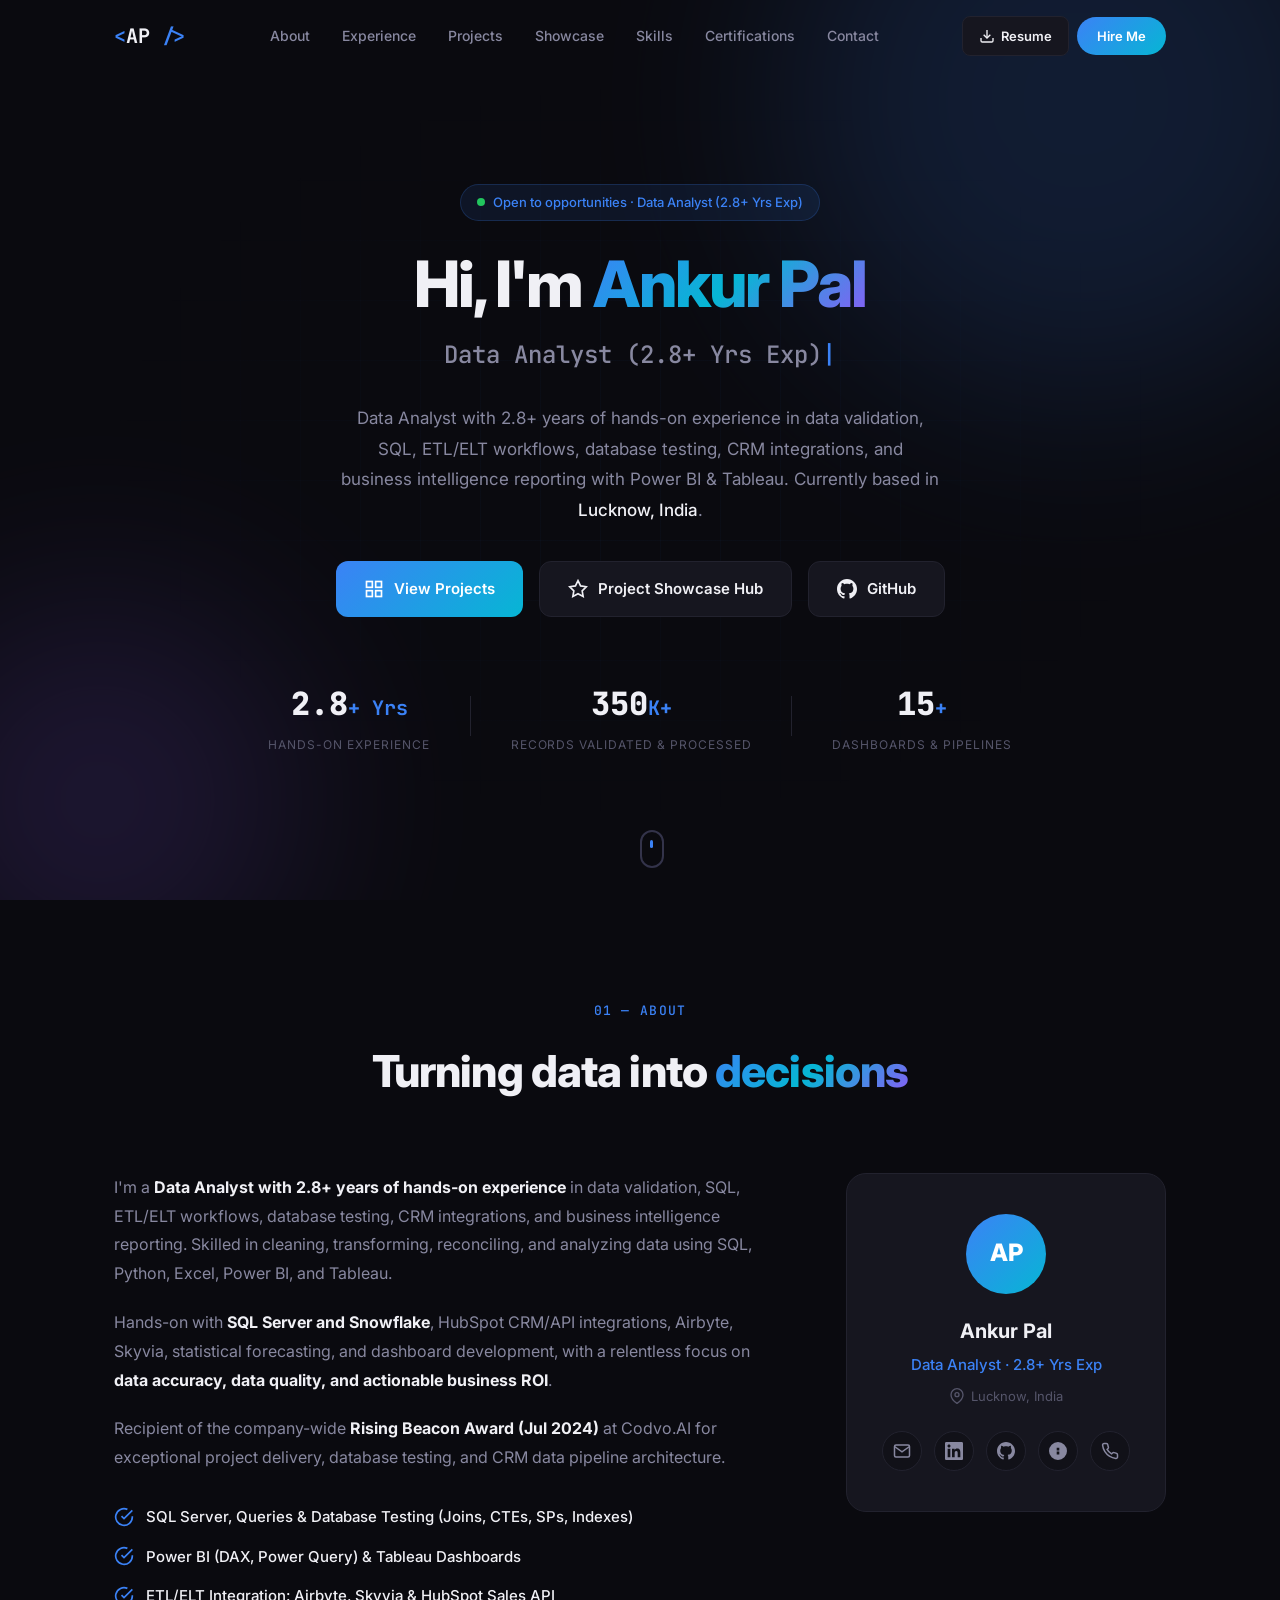
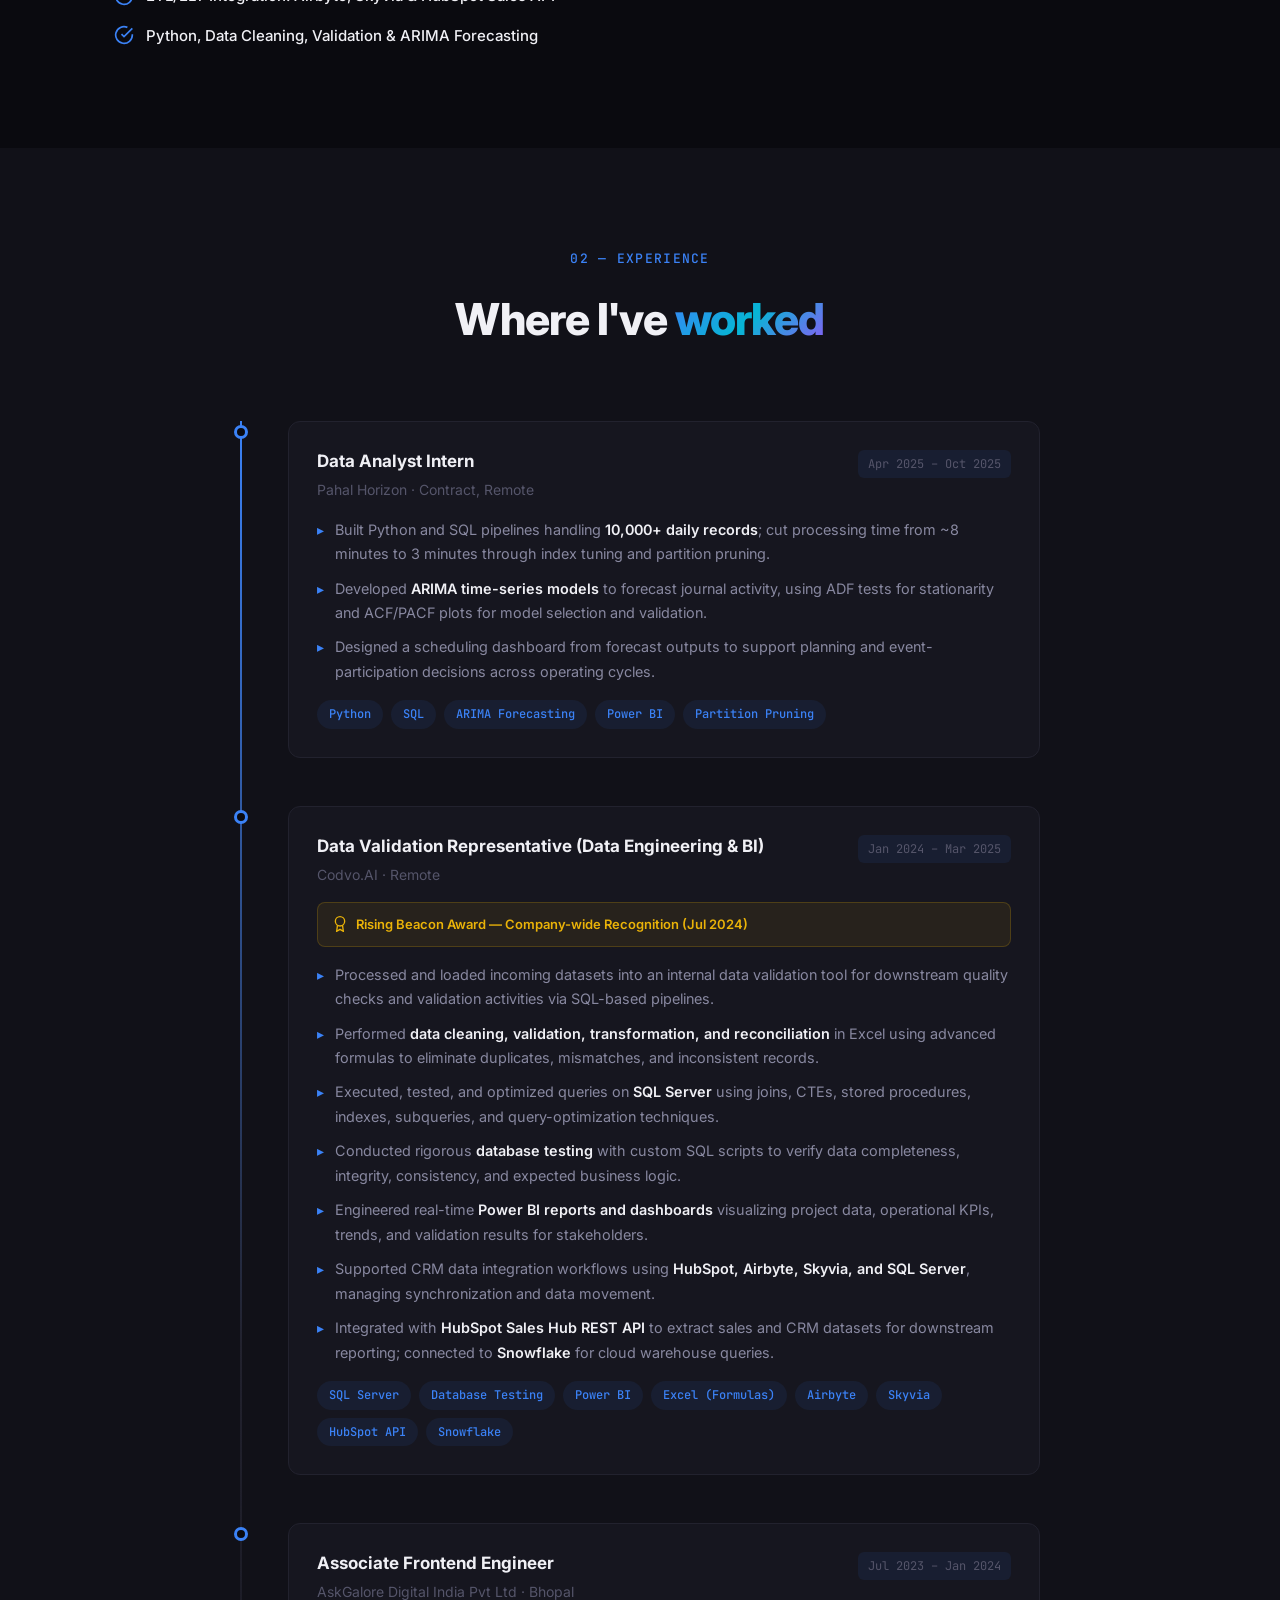
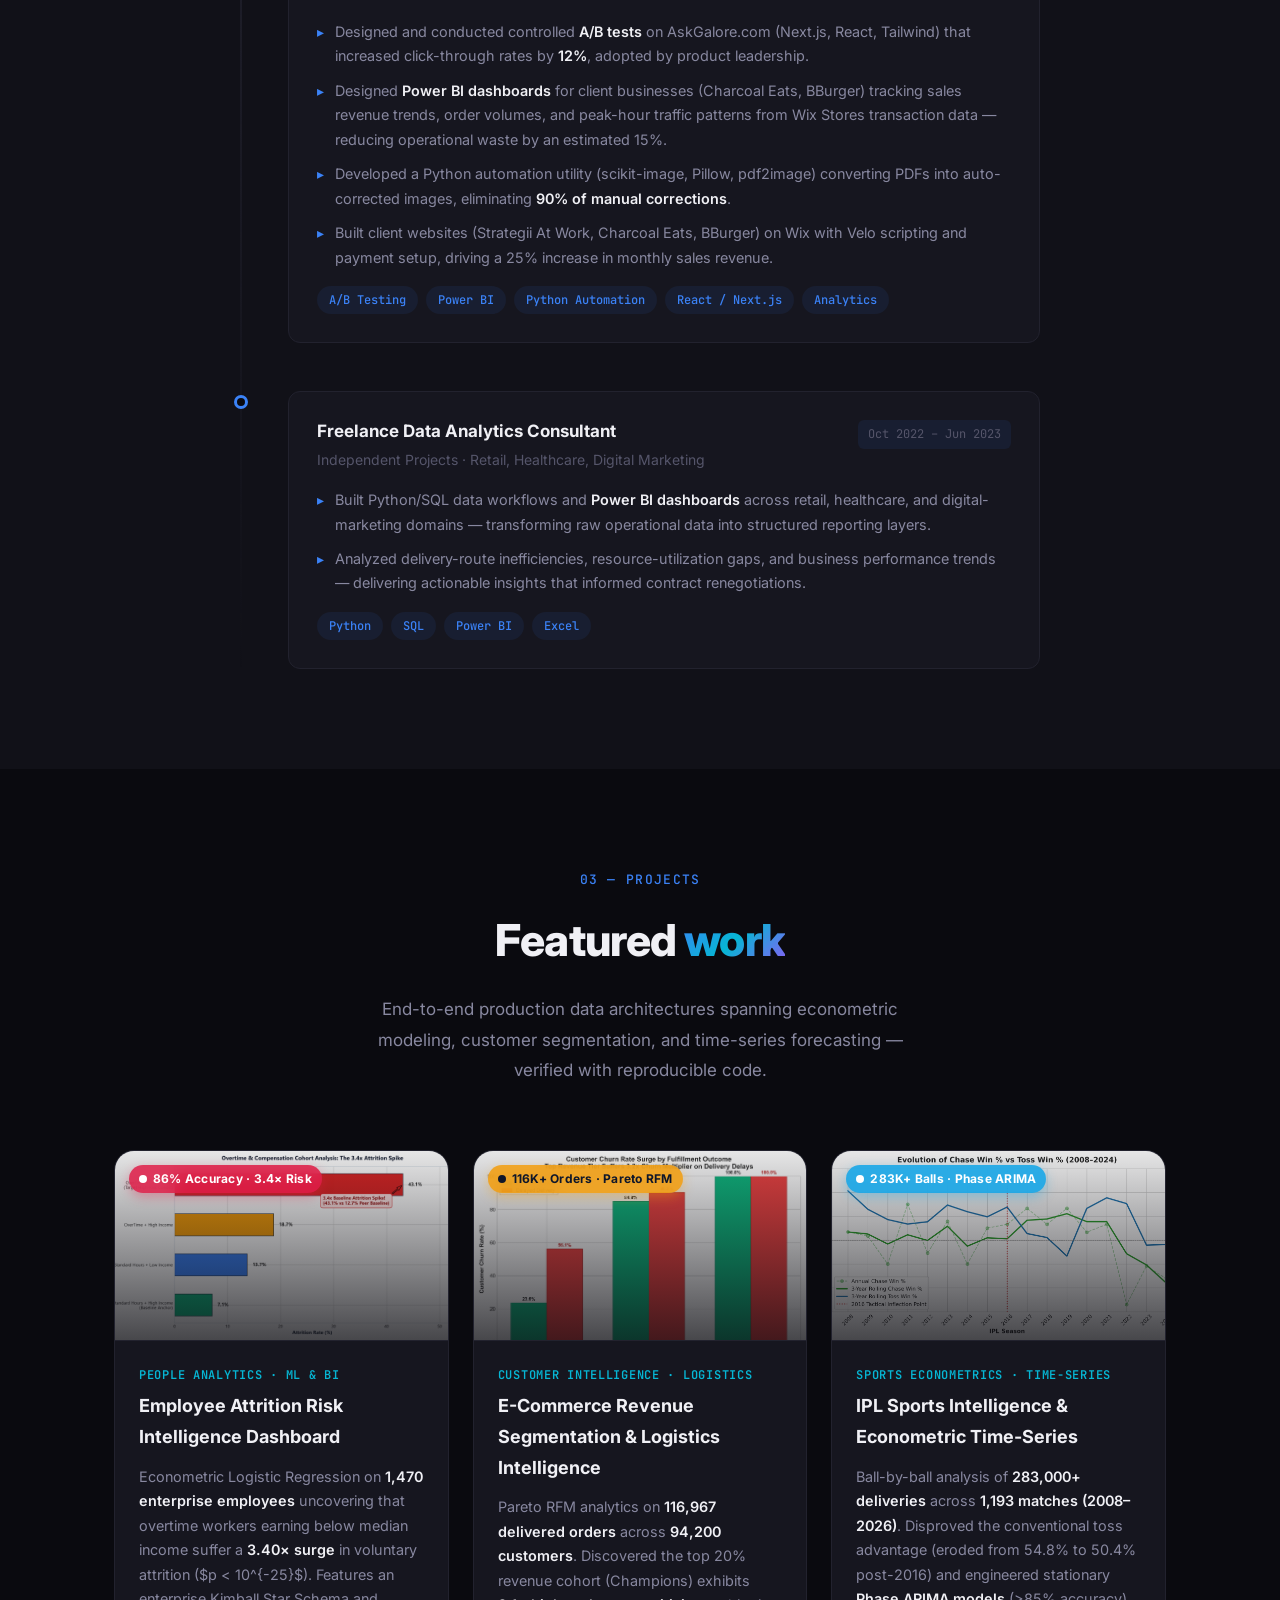
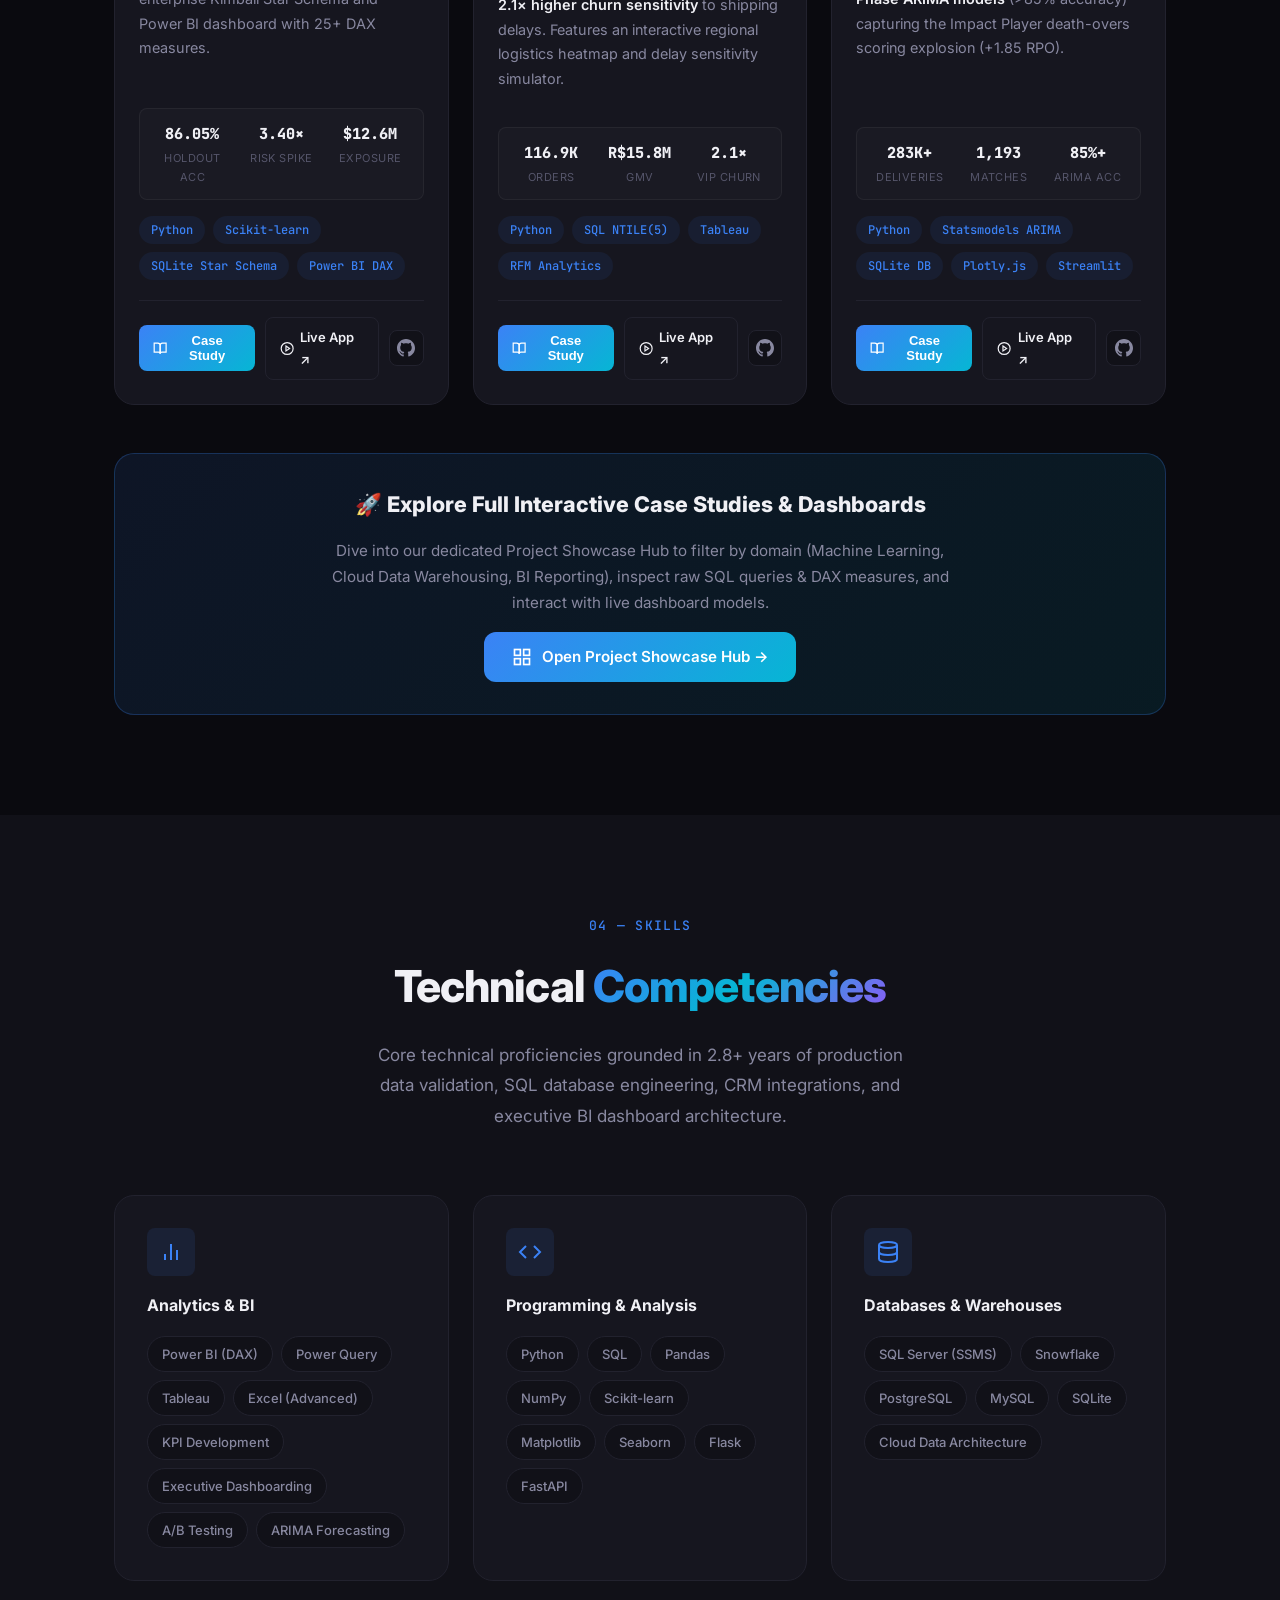
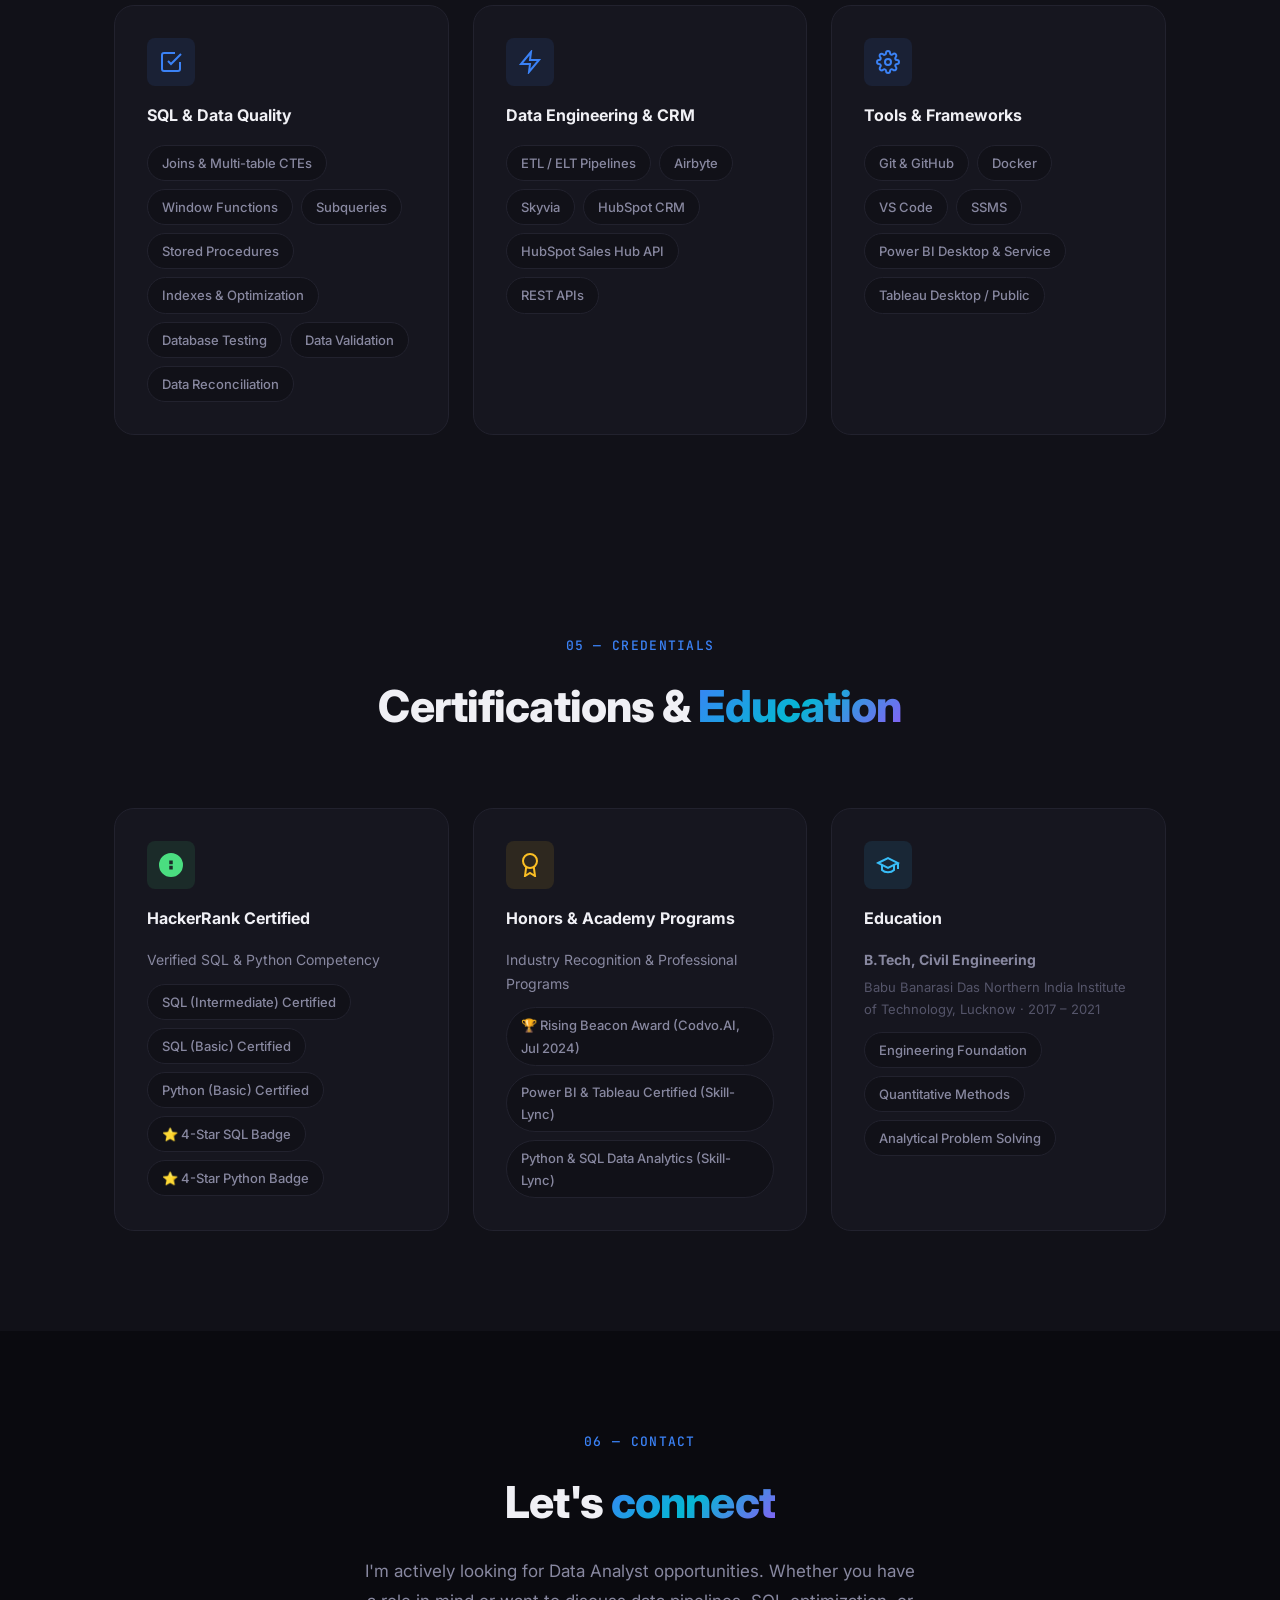
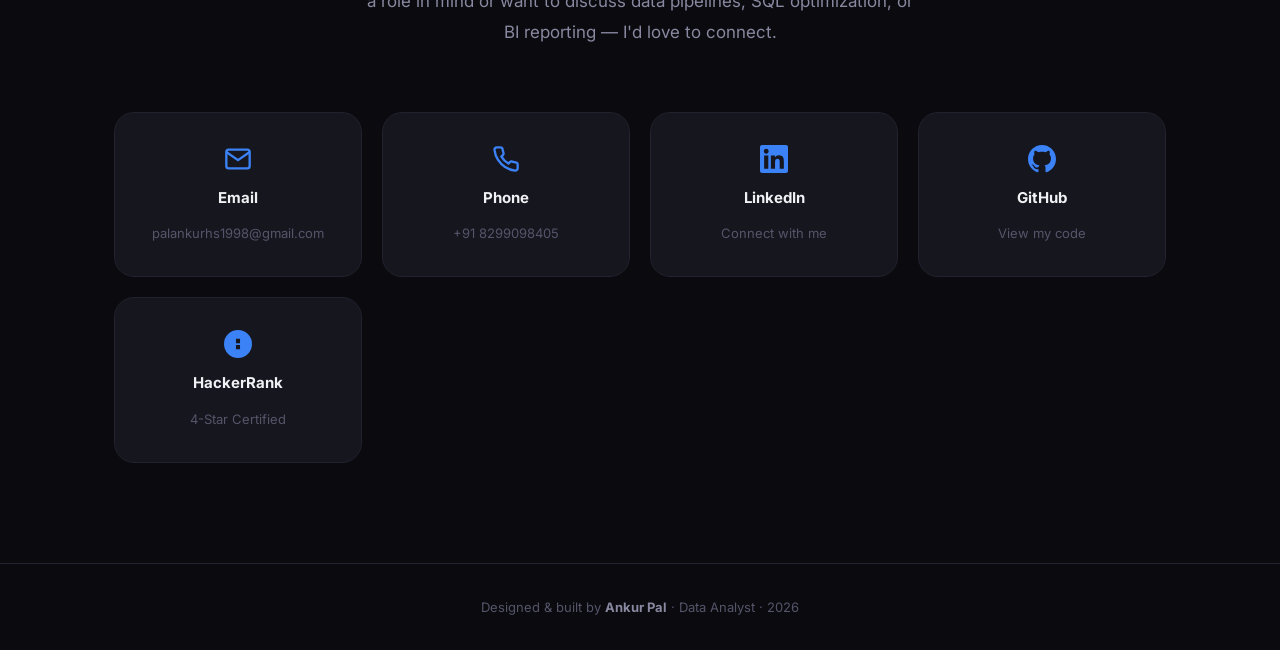
==== index.html @ b5db4a4a "Launch portfolio website" ====
<!DOCTYPE html>
<html lang="en">
<head>
    <meta charset="UTF-8">
    <meta name="viewport" content="width=device-width, initial-scale=1.0">
    <meta name="description" content="Ankur Pal — Data Analyst specializing in Python, SQL, Snowflake, Power BI. Building ETL pipelines and dashboards that drive decisions.">
    <meta name="keywords" content="Data Analyst, Python, SQL, Snowflake, Power BI, Tableau, ETL, Portfolio">
    <title>Ankur Pal — Data Analyst</title>
    <link rel="preconnect" href="https://fonts.googleapis.com">
    <link rel="preconnect" href="https://fonts.gstatic.com" crossorigin>
    <link href="https://fonts.googleapis.com/css2?family=Inter:wght@300;400;500;600;700;800&family=JetBrains+Mono:wght@400;500&display=swap" rel="stylesheet">
    <link rel="stylesheet" href="css/style.css">
</head>
<body>
    <!-- Navigation -->
    <nav class="nav" id="nav">
        <div class="nav-container">
            <a href="#hero" class="nav-logo">
                <span class="logo-bracket">&lt;</span>AP<span class="logo-bracket"> /&gt;</span>
            </a>
            <ul class="nav-links" id="navLinks">
                <li><a href="#about">About</a></li>
                <li><a href="#experience">Experience</a></li>
                <li><a href="#projects">Projects</a></li>
                <li><a href="showcase.html">Showcase</a></li>
                <li><a href="#skills">Skills</a></li>
                <li><a href="#certifications">Certifications</a></li>
                <li><a href="#contact">Contact</a></li>
            </ul>
            <div style="display: flex; align-items: center; gap: 8px;">
                <a href="assets/resume/Ankur_Pal_Resume.pdf" target="_blank" class="btn btn-secondary btn-sm" style="padding: 8px 16px;">
                    <svg width="16" height="16" viewBox="0 0 24 24" fill="none" stroke="currentColor" stroke-width="2"><path d="M21 15v4a2 2 0 0 1-2 2H5a2 2 0 0 1-2-2v-4"/><polyline points="7 10 12 15 17 10"/><line x1="12" y1="15" x2="12" y2="3"/></svg>
                    Resume
                </a>
                <a href="#contact" class="nav-cta">Hire Me</a>
            </div>
            <button class="nav-toggle" id="navToggle" aria-label="Toggle menu">
                <span></span>
                <span></span>
                <span></span>
            </button>
        </div>
    </nav>

    <!-- Hero Section -->
    <section class="hero" id="hero">
        <div class="hero-bg-grid"></div>
        <div class="hero-glow hero-glow-1"></div>
        <div class="hero-glow hero-glow-2"></div>
        <div class="container hero-content">
            <div class="hero-badge animate-fade-up">
                <span class="badge-dot"></span>
                Open to opportunities · Data Analyst (2.8+ Yrs Exp)
            </div>
            <h1 class="hero-title animate-fade-up delay-1">
                Hi, I'm <span class="gradient-text">Ankur Pal</span>
            </h1>
            <p class="hero-subtitle animate-fade-up delay-2">
                <span class="typing-text" id="typingText"></span><span class="cursor">|</span>
            </p>
            <p class="hero-description animate-fade-up delay-3">
                Data Analyst with 2.8+ years of hands-on experience in data validation, SQL, ETL/ELT workflows, 
                database testing, CRM integrations, and business intelligence reporting with Power BI &amp; Tableau. 
                Currently based in <span class="highlight">Lucknow, India</span>.
            </p>
            <div class="hero-actions animate-fade-up delay-4">
                <a href="#projects" class="btn btn-primary">
                    <svg width="20" height="20" viewBox="0 0 24 24" fill="none" stroke="currentColor" stroke-width="2"><rect x="3" y="3" width="7" height="7"/><rect x="14" y="3" width="7" height="7"/><rect x="3" y="14" width="7" height="7"/><rect x="14" y="14" width="7" height="7"/></svg>
                    View Projects
                </a>
                <a href="showcase.html" class="btn btn-secondary">
                    <svg width="20" height="20" viewBox="0 0 24 24" fill="none" stroke="currentColor" stroke-width="2"><polygon points="12 2 15.09 8.26 22 9.27 17 14.14 18.18 21.02 12 17.77 5.82 21.02 7 14.14 2 9.27 8.91 8.26 12 2"/></svg>
                    Project Showcase Hub
                </a>
                <a href="https://github.com/Ank-Pal" target="_blank" rel="noopener" class="btn btn-secondary">
                    <svg width="20" height="20" viewBox="0 0 24 24" fill="currentColor"><path d="M12 0c-6.626 0-12 5.373-12 12 0 5.302 3.438 9.8 8.207 11.387.599.111.793-.261.793-.577v-2.234c-3.338.726-4.033-1.416-4.033-1.416-.546-1.387-1.333-1.756-1.333-1.756-1.089-.745.083-.729.083-.729 1.205.084 1.839 1.237 1.839 1.237 1.07 1.834 2.807 1.304 3.492.997.107-.775.418-1.305.762-1.604-2.665-.305-5.467-1.334-5.467-5.931 0-1.311.469-2.381 1.236-3.221-.124-.303-.535-1.524.117-3.176 0 0 1.008-.322 3.301 1.23.957-.266 1.983-.399 3.003-.404 1.02.005 2.047.138 3.006.404 2.291-1.552 3.297-1.23 3.297-1.23.653 1.653.242 2.874.118 3.176.77.84 1.235 1.911 1.235 3.221 0 4.609-2.807 5.624-5.479 5.921.43.372.823 1.102.823 2.222v3.293c0 .319.192.694.801.576 4.765-1.589 8.199-6.086 8.199-11.386 0-6.627-5.373-12-12-12z"/></svg>
                    GitHub
                </a>
            </div>
            <div class="hero-stats animate-fade-up delay-5">
                <div class="stat">
                    <span class="stat-number" data-target="2.8" data-decimals="1">0</span><span class="stat-suffix">+ Yrs</span>
                    <span class="stat-label">Hands-on Experience</span>
                </div>
                <div class="stat-divider"></div>
                <div class="stat">
                    <span class="stat-number" data-target="350">0</span><span class="stat-suffix">K+</span>
                    <span class="stat-label">Records Validated &amp; Processed</span>
                </div>
                <div class="stat-divider"></div>
                <div class="stat">
                    <span class="stat-number" data-target="15">0</span><span class="stat-suffix">+</span>
                    <span class="stat-label">Dashboards &amp; Pipelines</span>
                </div>
            </div>
        </div>
        <div class="scroll-indicator animate-fade-up delay-5">
            <div class="scroll-mouse">
                <div class="scroll-wheel"></div>
            </div>
        </div>
    </section>

    <!-- About Section -->
    <section class="section about" id="about">
        <div class="container">
            <div class="section-header">
                <span class="section-tag">01 — About</span>
                <h2 class="section-title">Turning data into <span class="gradient-text">decisions</span></h2>
            </div>
            <div class="about-grid">
                <div class="about-text">
                    <p>
                        I'm a <strong>Data Analyst with 2.8+ years of hands-on experience</strong> in data validation, 
                        SQL, ETL/ELT workflows, database testing, CRM integrations, and business intelligence reporting. 
                        Skilled in cleaning, transforming, reconciling, and analyzing data using SQL, Python, Excel, 
                        Power BI, and Tableau.
                    </p>
                    <p>
                        Hands-on with <strong>SQL Server and Snowflake</strong>, HubSpot CRM/API integrations, Airbyte, 
                        Skyvia, statistical forecasting, and dashboard development, with a relentless focus on 
                        <strong>data accuracy, data quality, and actionable business ROI</strong>.
                    </p>
                    <p>
                        Recipient of the company-wide <strong>Rising Beacon Award (Jul 2024)</strong> at Codvo.AI for 
                        exceptional project delivery, database testing, and CRM data pipeline architecture.
                    </p>
                    <div class="about-highlights">
                        <div class="highlight-item">
                            <svg width="20" height="20" viewBox="0 0 24 24" fill="none" stroke="currentColor" stroke-width="2"><path d="M22 11.08V12a10 10 0 1 1-5.93-9.14"/><polyline points="22 4 12 14.01 9 11.01"/></svg>
                            <span>SQL Server, Queries &amp; Database Testing (Joins, CTEs, SPs, Indexes)</span>
                        </div>
                        <div class="highlight-item">
                            <svg width="20" height="20" viewBox="0 0 24 24" fill="none" stroke="currentColor" stroke-width="2"><path d="M22 11.08V12a10 10 0 1 1-5.93-9.14"/><polyline points="22 4 12 14.01 9 11.01"/></svg>
                            <span>Power BI (DAX, Power Query) &amp; Tableau Dashboards</span>
                        </div>
                        <div class="highlight-item">
                            <svg width="20" height="20" viewBox="0 0 24 24" fill="none" stroke="currentColor" stroke-width="2"><path d="M22 11.08V12a10 10 0 1 1-5.93-9.14"/><polyline points="22 4 12 14.01 9 11.01"/></svg>
                            <span>ETL/ELT Integration: Airbyte, Skyvia &amp; HubSpot Sales API</span>
                        </div>
                        <div class="highlight-item">
                            <svg width="20" height="20" viewBox="0 0 24 24" fill="none" stroke="currentColor" stroke-width="2"><path d="M22 11.08V12a10 10 0 1 1-5.93-9.14"/><polyline points="22 4 12 14.01 9 11.01"/></svg>
                            <span>Python, Data Cleaning, Validation &amp; ARIMA Forecasting</span>
                        </div>
                    </div>
                </div>
                <div class="about-card">
                    <div class="card-inner">
                        <div class="card-avatar">
                            <div class="avatar-placeholder">AP</div>
                        </div>
                        <h3>Ankur Pal</h3>
                        <p class="card-role">Data Analyst · 2.8+ Yrs Exp</p>
                        <p class="card-location">
                            <svg width="16" height="16" viewBox="0 0 24 24" fill="none" stroke="currentColor" stroke-width="2"><path d="M21 10c0 7-9 13-9 13s-9-6-9-13a9 9 0 0 1 18 0z"/><circle cx="12" cy="10" r="3"/></svg>
                            Lucknow, India
                        </p>
                        <div class="card-links">
                            <a href="mailto:palankurhs1998@gmail.com" aria-label="Email" title="Email Ankur">
                                <svg width="18" height="18" viewBox="0 0 24 24" fill="none" stroke="currentColor" stroke-width="2"><path d="M4 4h16c1.1 0 2 .9 2 2v12c0 1.1-.9 2-2 2H4c-1.1 0-2-.9-2-2V6c0-1.1.9-2 2-2z"/><polyline points="22,6 12,13 2,6"/></svg>
                            </a>
                            <a href="https://www.linkedin.com/in/ankur-pal-649001222/" target="_blank" rel="noopener" aria-label="LinkedIn" title="LinkedIn Profile">
                                <svg width="18" height="18" viewBox="0 0 24 24" fill="currentColor"><path d="M20.447 20.452h-3.554v-5.569c0-1.328-.027-3.037-1.852-3.037-1.853 0-2.136 1.445-2.136 2.939v5.667H9.351V9h3.414v1.561h.046c.477-.9 1.637-1.85 3.37-1.85 3.601 0 4.267 2.37 4.267 5.455v6.286zM5.337 7.433c-1.144 0-2.063-.926-2.063-2.065 0-1.138.92-2.063 2.063-2.063 1.14 0 2.064.925 2.064 2.063 0 1.139-.925 2.065-2.064 2.065zm1.782 13.019H3.555V9h3.564v11.452zM22.225 0H1.771C.792 0 0 .774 0 1.729v20.542C0 23.227.792 24 1.771 24h20.451C23.2 24 24 23.227 24 22.271V1.729C24 .774 23.2 0 22.222 0h.003z"/></svg>
                            </a>
                            <a href="https://github.com/Ank-Pal" target="_blank" rel="noopener" aria-label="GitHub" title="GitHub Repositories">
                                <svg width="18" height="18" viewBox="0 0 24 24" fill="currentColor"><path d="M12 0c-6.626 0-12 5.373-12 12 0 5.302 3.438 9.8 8.207 11.387.599.111.793-.261.793-.577v-2.234c-3.338.726-4.033-1.416-4.033-1.416-.546-1.387-1.333-1.756-1.333-1.756-1.089-.745.083-.729.083-.729 1.205.084 1.839 1.237 1.839 1.237 1.07 1.834 2.807 1.304 3.492.997.107-.775.418-1.305.762-1.604-2.665-.305-5.467-1.334-5.467-5.931 0-1.311.469-2.381 1.236-3.221-.124-.303-.535-1.524.117-3.176 0 0 1.008-.322 3.301 1.23.957-.266 1.983-.399 3.003-.404 1.02.005 2.047.138 3.006.404 2.291-1.552 3.297-1.23 3.297-1.23.653 1.653.242 2.874.118 3.176.77.84 1.235 1.911 1.235 3.221 0 4.609-2.807 5.624-5.479 5.921.43.372.823 1.102.823 2.222v3.293c0 .319.192.694.801.576 4.765-1.589 8.199-6.086 8.199-11.386 0-6.627-5.373-12-12-12z"/></svg>
                            </a>
                            <a href="https://www.hackerrank.com/profile/palankurhs1998" target="_blank" rel="noopener" aria-label="HackerRank" title="HackerRank Profile">
                                <svg width="18" height="18" viewBox="0 0 24 24" fill="currentColor"><path d="M12 0a12 12 0 1 0 12 12A12.013 12.013 0 0 0 12 0zm1.75 16.5h-3.5v-3.75h3.5zm0-5.25h-3.5V7.5h3.5z"/></svg>
                            </a>
                            <a href="tel:+918299098405" aria-label="Phone" title="Phone">
                                <svg width="18" height="18" viewBox="0 0 24 24" fill="none" stroke="currentColor" stroke-width="2"><path d="M22 16.92v3a2 2 0 0 1-2.18 2 19.79 19.79 0 0 1-8.63-3.07 19.5 19.5 0 0 1-6-6 19.79 19.79 0 0 1-3.07-8.67A2 2 0 0 1 4.11 2h3a2 2 0 0 1 2 1.72 12.84 12.84 0 0 0 .7 2.81 2 2 0 0 1-.45 2.11L8.09 9.91a16 16 0 0 0 6 6l1.27-1.27a2 2 0 0 1 2.11-.45 12.84 12.84 0 0 0 2.81.7A2 2 0 0 1 22 16.92z"/></svg>
                            </a>
                        </div>
                    </div>
                </div>
            </div>
        </div>
    </section>

    <!-- Experience Section -->
    <section class="section experience" id="experience">
        <div class="container">
            <div class="section-header">
                <span class="section-tag">02 — Experience</span>
                <h2 class="section-title">Where I've <span class="gradient-text">worked</span></h2>
            </div>
            <div class="timeline">
                <!-- Pahal Horizon -->
                <div class="timeline-item" data-animate>
                    <div class="timeline-marker">
                        <div class="timeline-dot"></div>
                    </div>
                    <div class="timeline-content">
                        <div class="timeline-header">
                            <div>
                                <h3>Data Analyst Intern</h3>
                                <p class="timeline-company">Pahal Horizon · Contract, Remote</p>
                            </div>
                            <span class="timeline-date">Apr 2025 – Oct 2025</span>
                        </div>
                        <ul class="timeline-details">
                            <li>Built Python and SQL pipelines handling <strong>10,000+ daily records</strong>; cut processing time from ~8 minutes to 3 minutes through index tuning and partition pruning.</li>
                            <li>Developed <strong>ARIMA time-series models</strong> to forecast journal activity, using ADF tests for stationarity and ACF/PACF plots for model selection and validation.</li>
                            <li>Designed a scheduling dashboard from forecast outputs to support planning and event-participation decisions across operating cycles.</li>
                        </ul>
                        <div class="timeline-tags">
                            <span class="tag">Python</span>
                            <span class="tag">SQL</span>
                            <span class="tag">ARIMA Forecasting</span>
                            <span class="tag">Power BI</span>
                            <span class="tag">Partition Pruning</span>
                        </div>
                    </div>
                </div>

                <!-- Codvo.AI -->
                <div class="timeline-item" data-animate>
                    <div class="timeline-marker">
                        <div class="timeline-dot"></div>
                    </div>
                    <div class="timeline-content">
                        <div class="timeline-header">
                            <div>
                                <h3>Data Validation Representative (Data Engineering &amp; BI)</h3>
                                <p class="timeline-company">Codvo.AI · Remote</p>
                            </div>
                            <span class="timeline-date">Jan 2024 – Mar 2025</span>
                        </div>
                        <div class="timeline-award">
                            <svg width="16" height="16" viewBox="0 0 24 24" fill="none" stroke="currentColor" stroke-width="2"><circle cx="12" cy="8" r="7"/><polyline points="8.21 13.89 7 23 12 20 17 23 15.79 13.88"/></svg>
                            Rising Beacon Award — Company-wide Recognition (Jul 2024)
                        </div>
                        <ul class="timeline-details">
                            <li>Processed and loaded incoming datasets into an internal data validation tool for downstream quality checks and validation activities via SQL-based pipelines.</li>
                            <li>Performed <strong>data cleaning, validation, transformation, and reconciliation</strong> in Excel using advanced formulas to eliminate duplicates, mismatches, and inconsistent records.</li>
                            <li>Executed, tested, and optimized queries on <strong>SQL Server</strong> using joins, CTEs, stored procedures, indexes, subqueries, and query-optimization techniques.</li>
                            <li>Conducted rigorous <strong>database testing</strong> with custom SQL scripts to verify data completeness, integrity, consistency, and expected business logic.</li>
                            <li>Engineered real-time <strong>Power BI reports and dashboards</strong> visualizing project data, operational KPIs, trends, and validation results for stakeholders.</li>
                            <li>Supported CRM data integration workflows using <strong>HubSpot, Airbyte, Skyvia, and SQL Server</strong>, managing synchronization and data movement.</li>
                            <li>Integrated with <strong>HubSpot Sales Hub REST API</strong> to extract sales and CRM datasets for downstream reporting; connected to <strong>Snowflake</strong> for cloud warehouse queries.</li>
                        </ul>
                        <div class="timeline-tags">
                            <span class="tag">SQL Server</span>
                            <span class="tag">Database Testing</span>
                            <span class="tag">Power BI</span>
                            <span class="tag">Excel (Formulas)</span>
                            <span class="tag">Airbyte</span>
                            <span class="tag">Skyvia</span>
                            <span class="tag">HubSpot API</span>
                            <span class="tag">Snowflake</span>
                        </div>
                    </div>
                </div>

                <!-- AskGalore -->
                <div class="timeline-item" data-animate>
                    <div class="timeline-marker">
                        <div class="timeline-dot"></div>
                    </div>
                    <div class="timeline-content">
                        <div class="timeline-header">
                            <div>
                                <h3>Associate Frontend Engineer</h3>
                                <p class="timeline-company">AskGalore Digital India Pvt Ltd · Bhopal</p>
                            </div>
                            <span class="timeline-date">Jul 2023 – Jan 2024</span>
                        </div>
                        <ul class="timeline-details">
                            <li>Designed and conducted controlled <strong>A/B tests</strong> on AskGalore.com (Next.js, React, Tailwind) that increased click-through rates by <strong>12%</strong>, adopted by product leadership.</li>
                            <li>Designed <strong>Power BI dashboards</strong> for client businesses (Charcoal Eats, BBurger) tracking sales revenue trends, order volumes, and peak-hour traffic patterns from Wix Stores transaction data — reducing operational waste by an estimated 15%.</li>
                            <li>Developed a Python automation utility (scikit-image, Pillow, pdf2image) converting PDFs into auto-corrected images, eliminating <strong>90% of manual corrections</strong>.</li>
                            <li>Built client websites (Strategii At Work, Charcoal Eats, BBurger) on Wix with Velo scripting and payment setup, driving a 25% increase in monthly sales revenue.</li>
                        </ul>
                        <div class="timeline-tags">
                            <span class="tag">A/B Testing</span>
                            <span class="tag">Power BI</span>
                            <span class="tag">Python Automation</span>
                            <span class="tag">React / Next.js</span>
                            <span class="tag">Analytics</span>
                        </div>
                    </div>
                </div>

                <!-- Freelance -->
                <div class="timeline-item" data-animate>
                    <div class="timeline-marker">
                        <div class="timeline-dot"></div>
                    </div>
                    <div class="timeline-content">
                        <div class="timeline-header">
                            <div>
                                <h3>Freelance Data Analytics Consultant</h3>
                                <p class="timeline-company">Independent Projects · Retail, Healthcare, Digital Marketing</p>
                            </div>
                            <span class="timeline-date">Oct 2022 – Jun 2023</span>
                        </div>
                        <ul class="timeline-details">
                            <li>Built Python/SQL data workflows and <strong>Power BI dashboards</strong> across retail, healthcare, and digital-marketing domains — transforming raw operational data into structured reporting layers.</li>
                            <li>Analyzed delivery-route inefficiencies, resource-utilization gaps, and business performance trends — delivering actionable insights that informed contract renegotiations.</li>
                        </ul>
                        <div class="timeline-tags">
                            <span class="tag">Python</span>
                            <span class="tag">SQL</span>
                            <span class="tag">Power BI</span>
                            <span class="tag">Excel</span>
                        </div>
                    </div>
                </div>
            </div>
        </div>
    </section>

    <!-- Projects Section -->
    <section class="section projects" id="projects">
        <div class="container">
            <div class="section-header">
                <span class="section-tag">03 — Projects</span>
                <h2 class="section-title">Featured <span class="gradient-text">work</span></h2>
                <p class="section-subtitle">
                    End-to-end production data architectures spanning econometric modeling, customer segmentation, 
                    and time-series forecasting — verified with reproducible code.
                </p>
            </div>
            <div class="projects-grid">
                <!-- Project 1: HR Attrition -->
                <article class="project-card" data-animate>
                    <div class="project-card-media">
                        <img src="assets/projects/hr-attrition/02_overtime_income_cohort_risk.png" alt="HR Attrition Cohort Risk Matrix" loading="lazy">
                        <span class="project-badge-pill badge-rose">
                            <span class="badge-dot" style="background:#fff;"></span> 86% Accuracy · 3.4× Risk
                        </span>
                    </div>
                    <div class="project-card-body">
                        <span class="project-category-tag">People Analytics · ML &amp; BI</span>
                        <h3 class="project-title">Employee Attrition Risk Intelligence Dashboard</h3>
                        <p class="project-description">
                            Econometric Logistic Regression on <strong>1,470 enterprise employees</strong> uncovering that overtime workers 
                            earning below median income suffer a <strong>3.40× surge</strong> in voluntary attrition ($p < 10^{-25}$). 
                            Features an enterprise Kimball Star Schema and Power BI dashboard with 25+ DAX measures.
                        </p>
                        <div class="project-metrics-row">
                            <div class="mini-stat">
                                <span class="mini-stat-val text-accent-blue">86.05%</span>
                                <span class="mini-stat-label">Holdout Acc</span>
                            </div>
                            <div class="mini-stat">
                                <span class="mini-stat-val text-accent-cyan">3.40×</span>
                                <span class="mini-stat-label">Risk Spike</span>
                            </div>
                            <div class="mini-stat">
                                <span class="mini-stat-val text-accent-purple">$12.6M</span>
                                <span class="mini-stat-label">Exposure</span>
                            </div>
                        </div>
                        <div class="project-tags">
                            <span class="tag">Python</span>
                            <span class="tag">Scikit-learn</span>
                            <span class="tag">SQLite Star Schema</span>
                            <span class="tag">Power BI DAX</span>
                        </div>
                        <div class="project-actions">
                            <button class="btn btn-primary btn-sm" onclick="openCaseStudy('hr-attrition')">
                                <svg width="15" height="15" viewBox="0 0 24 24" fill="none" stroke="currentColor" stroke-width="2"><path d="M2 3h6a4 4 0 0 1 4 4v14a3 3 0 0 0-3-3H2z"/><path d="M22 3h-6a4 4 0 0 0-4 4v14a3 3 0 0 1 3-3h7z"/></svg>
                                Case Study
                            </button>
                            <a href="projects/hr-attrition/index.html" target="_blank" class="btn btn-secondary-outline btn-sm">
                                <svg width="15" height="15" viewBox="0 0 24 24" fill="none" stroke="currentColor" stroke-width="2"><circle cx="12" cy="12" r="10"/><polygon points="10 8 16 12 10 16 10 8"/></svg>
                                Live App ↗
                            </a>
                            <a href="https://github.com/ank-pal/hr-attrition-risk-dashboard" target="_blank" rel="noopener" class="btn-icon-link" title="View Source on GitHub">
                                <svg width="18" height="18" viewBox="0 0 24 24" fill="currentColor"><path d="M12 0c-6.626 0-12 5.373-12 12 0 5.302 3.438 9.8 8.207 11.387.599.111.793-.261.793-.577v-2.234c-3.338.726-4.033-1.416-4.033-1.416-.546-1.387-1.333-1.756-1.333-1.756-1.089-.745.083-.729.083-.729 1.205.084 1.839 1.237 1.839 1.237 1.07 1.834 2.807 1.304 3.492.997.107-.775.418-1.305.762-1.604-2.665-.305-5.467-1.334-5.467-5.931 0-1.311.469-2.381 1.236-3.221-.124-.303-.535-1.524.117-3.176 0 0 1.008-.322 3.301 1.23.957-.266 1.983-.399 3.003-.404 1.02.005 2.047.138 3.006.404 2.291-1.552 3.297-1.23 3.297-1.23.653 1.653.242 2.874.118 3.176.77.84 1.235 1.911 1.235 3.221 0 4.609-2.807 5.624-5.479 5.921.43.372.823 1.102.823 2.222v3.293c0 .319.192.694.801.576 4.765-1.589 8.199-6.086 8.199-11.386 0-6.627-5.373-12-12-12z"/></svg>
                            </a>
                        </div>
                    </div>
                </article>

                <!-- Project 2: E-Commerce Revenue Segmentation -->
                <article class="project-card" data-animate>
                    <div class="project-card-media">
                        <img src="assets/projects/ecommerce-revenue/churn_sensitivity_by_tier.png" alt="Customer Tier Churn Sensitivity" loading="lazy">
                        <span class="project-badge-pill badge-amber">
                            <span class="badge-dot" style="background:#0f172a;"></span> 116K+ Orders · Pareto RFM
                        </span>
                    </div>
                    <div class="project-card-body">
                        <span class="project-category-tag">Customer Intelligence · Logistics</span>
                        <h3 class="project-title">E-Commerce Revenue Segmentation &amp; Logistics Intelligence</h3>
                        <p class="project-description">
                            Pareto RFM analytics on <strong>116,967 delivered orders</strong> across <strong>94,200 customers</strong>. 
                            Discovered the top 20% revenue cohort (Champions) exhibits <strong>2.1× higher churn sensitivity</strong> to shipping delays. 
                            Features an interactive regional logistics heatmap and delay sensitivity simulator.
                        </p>
                        <div class="project-metrics-row">
                            <div class="mini-stat">
                                <span class="mini-stat-val text-accent-blue">116.9K</span>
                                <span class="mini-stat-label">Orders</span>
                            </div>
                            <div class="mini-stat">
                                <span class="mini-stat-val text-accent-cyan">R$15.8M</span>
                                <span class="mini-stat-label">GMV</span>
                            </div>
                            <div class="mini-stat">
                                <span class="mini-stat-val text-accent-purple">2.1×</span>
                                <span class="mini-stat-label">VIP Churn</span>
                            </div>
                        </div>
                        <div class="project-tags">
                            <span class="tag">Python</span>
                            <span class="tag">SQL NTILE(5)</span>
                            <span class="tag">Tableau</span>
                            <span class="tag">RFM Analytics</span>
                        </div>
                        <div class="project-actions">
                            <button class="btn btn-primary btn-sm" onclick="openCaseStudy('ecommerce-revenue')">
                                <svg width="15" height="15" viewBox="0 0 24 24" fill="none" stroke="currentColor" stroke-width="2"><path d="M2 3h6a4 4 0 0 1 4 4v14a3 3 0 0 0-3-3H2z"/><path d="M22 3h-6a4 4 0 0 0-4 4v14a3 3 0 0 1 3-3h7z"/></svg>
                                Case Study
                            </button>
                            <a href="projects/ecommerce-revenue/index.html" target="_blank" class="btn btn-secondary-outline btn-sm">
                                <svg width="15" height="15" viewBox="0 0 24 24" fill="none" stroke="currentColor" stroke-width="2"><circle cx="12" cy="12" r="10"/><polygon points="10 8 16 12 10 16 10 8"/></svg>
                                Live App ↗
                            </a>
                            <a href="https://github.com/ank-pal/ecommerce-revenue-segmentation" target="_blank" rel="noopener" class="btn-icon-link" title="View Source on GitHub">
                                <svg width="18" height="18" viewBox="0 0 24 24" fill="currentColor"><path d="M12 0c-6.626 0-12 5.373-12 12 0 5.302 3.438 9.8 8.207 11.387.599.111.793-.261.793-.577v-2.234c-3.338.726-4.033-1.416-4.033-1.416-.546-1.387-1.333-1.756-1.333-1.756-1.089-.745.083-.729.083-.729 1.205.084 1.839 1.237 1.839 1.237 1.07 1.834 2.807 1.304 3.492.997.107-.775.418-1.305.762-1.604-2.665-.305-5.467-1.334-5.467-5.931 0-1.311.469-2.381 1.236-3.221-.124-.303-.535-1.524.117-3.176 0 0 1.008-.322 3.301 1.23.957-.266 1.983-.399 3.003-.404 1.02.005 2.047.138 3.006.404 2.291-1.552 3.297-1.23 3.297-1.23.653 1.653.242 2.874.118 3.176.77.84 1.235 1.911 1.235 3.221 0 4.609-2.807 5.624-5.479 5.921.43.372.823 1.102.823 2.222v3.293c0 .319.192.694.801.576 4.765-1.589 8.199-6.086 8.199-11.386 0-6.627-5.373-12-12-12z"/></svg>
                            </a>
                        </div>
                    </div>
                </article>

                <!-- Project 3: IPL Analytics -->
                <article class="project-card" data-animate>
                    <div class="project-card-media">
                        <img src="assets/projects/ipl-analytics/rolling_chase_vs_toss.png" alt="IPL Rolling Chase vs Toss Paradox" loading="lazy">
                        <span class="project-badge-pill badge-sky">
                            <span class="badge-dot" style="background:#fff;"></span> 283K+ Balls · Phase ARIMA
                        </span>
                    </div>
                    <div class="project-card-body">
                        <span class="project-category-tag">Sports Econometrics · Time-Series</span>
                        <h3 class="project-title">IPL Sports Intelligence &amp; Econometric Time-Series</h3>
                        <p class="project-description">
                            Ball-by-ball analysis of <strong>283,000+ deliveries</strong> across <strong>1,193 matches (2008–2026)</strong>. 
                            Disproved the conventional toss advantage (eroded from 54.8% to 50.4% post-2016) and engineered 
                            stationary <strong>Phase ARIMA models</strong> (&gt;85% accuracy) capturing the Impact Player death-overs scoring explosion (+1.85 RPO).
                        </p>
                        <div class="project-metrics-row">
                            <div class="mini-stat">
                                <span class="mini-stat-val text-accent-blue">283K+</span>
                                <span class="mini-stat-label">Deliveries</span>
                            </div>
                            <div class="mini-stat">
                                <span class="mini-stat-val text-accent-cyan">1,193</span>
                                <span class="mini-stat-label">Matches</span>
                            </div>
                            <div class="mini-stat">
                                <span class="mini-stat-val text-accent-purple">85%+</span>
                                <span class="mini-stat-label">ARIMA Acc</span>
                            </div>
                        </div>
                        <div class="project-tags">
                            <span class="tag">Python</span>
                            <span class="tag">Statsmodels ARIMA</span>
                            <span class="tag">SQLite DB</span>
                            <span class="tag">Plotly.js</span>
                            <span class="tag">Streamlit</span>
                        </div>
                        <div class="project-actions">
                            <button class="btn btn-primary btn-sm" onclick="openCaseStudy('ipl-analytics')">
                                <svg width="15" height="15" viewBox="0 0 24 24" fill="none" stroke="currentColor" stroke-width="2"><path d="M2 3h6a4 4 0 0 1 4 4v14a3 3 0 0 0-3-3H2z"/><path d="M22 3h-6a4 4 0 0 0-4 4v14a3 3 0 0 1 3-3h7z"/></svg>
                                Case Study
                            </button>
                            <a href="projects/ipl-analytics/index.html" target="_blank" class="btn btn-secondary-outline btn-sm">
                                <svg width="15" height="15" viewBox="0 0 24 24" fill="none" stroke="currentColor" stroke-width="2"><circle cx="12" cy="12" r="10"/><polygon points="10 8 16 12 10 16 10 8"/></svg>
                                Live App ↗
                            </a>
                            <a href="https://github.com/ank-pal/ipl-timeseries-analytics" target="_blank" rel="noopener" class="btn-icon-link" title="View Source on GitHub">
                                <svg width="18" height="18" viewBox="0 0 24 24" fill="currentColor"><path d="M12 0c-6.626 0-12 5.373-12 12 0 5.302 3.438 9.8 8.207 11.387.599.111.793-.261.793-.577v-2.234c-3.338.726-4.033-1.416-4.033-1.416-.546-1.387-1.333-1.756-1.333-1.756-1.089-.745.083-.729.083-.729 1.205.084 1.839 1.237 1.839 1.237 1.07 1.834 2.807 1.304 3.492.997.107-.775.418-1.305.762-1.604-2.665-.305-5.467-1.334-5.467-5.931 0-1.311.469-2.381 1.236-3.221-.124-.303-.535-1.524.117-3.176 0 0 1.008-.322 3.301 1.23.957-.266 1.983-.399 3.003-.404 1.02.005 2.047.138 3.006.404 2.291-1.552 3.297-1.23 3.297-1.23.653 1.653.242 2.874.118 3.176.77.84 1.235 1.911 1.235 3.221 0 4.609-2.807 5.624-5.479 5.921.43.372.823 1.102.823 2.222v3.293c0 .319.192.694.801.576 4.765-1.589 8.199-6.086 8.199-11.386 0-6.627-5.373-12-12-12z"/></svg>
                            </a>
                        </div>
                    </div>
                </article>
            </div>

            <!-- Showcase Hub Banner CTA -->
            <div class="showcase-banner-cta animate-fade-up">
                <h3>🚀 Explore Full Interactive Case Studies &amp; Dashboards</h3>
                <p>
                    Dive into our dedicated Project Showcase Hub to filter by domain (Machine Learning, Cloud Data Warehousing, 
                    BI Reporting), inspect raw SQL queries &amp; DAX measures, and interact with live dashboard models.
                </p>
                <a href="showcase.html" class="btn btn-primary" style="padding: 12px 28px; font-size: 0.95rem;">
                    <svg width="20" height="20" viewBox="0 0 24 24" fill="none" stroke="currentColor" stroke-width="2"><rect x="3" y="3" width="7" height="7"/><rect x="14" y="3" width="7" height="7"/><rect x="3" y="14" width="7" height="7"/><rect x="14" y="14" width="7" height="7"/></svg>
                    Open Project Showcase Hub →
                </a>
            </div>
        </div>
    </section>

    <!-- Skills Section -->
    <section class="section skills" id="skills">
        <div class="container">
            <div class="section-header">
                <span class="section-tag">04 — Skills</span>
                <h2 class="section-title">Technical <span class="gradient-text">Competencies</span></h2>
                <p class="section-subtitle">
                    Core technical proficiencies grounded in 2.8+ years of production data validation, SQL database engineering, 
                    CRM integrations, and executive BI dashboard architecture.
                </p>
            </div>
            <div class="skills-grid" style="grid-template-columns: repeat(auto-fit, minmax(320px, 1fr));">
                <!-- Skill 1 -->
                <div class="skill-category" data-animate>
                    <div class="skill-category-icon">
                        <svg width="24" height="24" viewBox="0 0 24 24" fill="none" stroke="currentColor" stroke-width="2"><line x1="18" y1="20" x2="18" y2="10"/><line x1="12" y1="20" x2="12" y2="4"/><line x1="6" y1="20" x2="6" y2="14"/></svg>
                    </div>
                    <h3>Analytics &amp; BI</h3>
                    <div class="skill-tags">
                        <span class="skill-tag">Power BI (DAX)</span>
                        <span class="skill-tag">Power Query</span>
                        <span class="skill-tag">Tableau</span>
                        <span class="skill-tag">Excel (Advanced)</span>
                        <span class="skill-tag">KPI Development</span>
                        <span class="skill-tag">Executive Dashboarding</span>
                        <span class="skill-tag">A/B Testing</span>
                        <span class="skill-tag">ARIMA Forecasting</span>
                    </div>
                </div>

                <!-- Skill 2 -->
                <div class="skill-category" data-animate>
                    <div class="skill-category-icon">
                        <svg width="24" height="24" viewBox="0 0 24 24" fill="none" stroke="currentColor" stroke-width="2"><polyline points="16 18 22 12 16 6"/><polyline points="8 6 2 12 8 18"/></svg>
                    </div>
                    <h3>Programming &amp; Analysis</h3>
                    <div class="skill-tags">
                        <span class="skill-tag">Python</span>
                        <span class="skill-tag">SQL</span>
                        <span class="skill-tag">Pandas</span>
                        <span class="skill-tag">NumPy</span>
                        <span class="skill-tag">Scikit-learn</span>
                        <span class="skill-tag">Matplotlib</span>
                        <span class="skill-tag">Seaborn</span>
                        <span class="skill-tag">Flask</span>
                        <span class="skill-tag">FastAPI</span>
                    </div>
                </div>

                <!-- Skill 3 -->
                <div class="skill-category" data-animate>
                    <div class="skill-category-icon">
                        <svg width="24" height="24" viewBox="0 0 24 24" fill="none" stroke="currentColor" stroke-width="2"><ellipse cx="12" cy="5" rx="9" ry="3"/><path d="M21 12c0 1.66-4 3-9 3s-9-1.34-9-3"/><path d="M3 5v14c0 1.66 4 3 9 3s9-1.34 9-3V5"/></svg>
                    </div>
                    <h3>Databases &amp; Warehouses</h3>
                    <div class="skill-tags">
                        <span class="skill-tag">SQL Server (SSMS)</span>
                        <span class="skill-tag">Snowflake</span>
                        <span class="skill-tag">PostgreSQL</span>
                        <span class="skill-tag">MySQL</span>
                        <span class="skill-tag">SQLite</span>
                        <span class="skill-tag">Cloud Data Architecture</span>
                    </div>
                </div>

                <!-- Skill 4 -->
                <div class="skill-category" data-animate>
                    <div class="skill-category-icon">
                        <svg width="24" height="24" viewBox="0 0 24 24" fill="none" stroke="currentColor" stroke-width="2"><path d="M9 11l3 3L22 4"/><path d="M21 12v7a2 2 0 0 1-2 2H5a2 2 0 0 1-2-2V5a2 2 0 0 1 2-2h11"/></svg>
                    </div>
                    <h3>SQL &amp; Data Quality</h3>
                    <div class="skill-tags">
                        <span class="skill-tag">Joins &amp; Multi-table CTEs</span>
                        <span class="skill-tag">Window Functions</span>
                        <span class="skill-tag">Subqueries</span>
                        <span class="skill-tag">Stored Procedures</span>
                        <span class="skill-tag">Indexes &amp; Optimization</span>
                        <span class="skill-tag">Database Testing</span>
                        <span class="skill-tag">Data Validation</span>
                        <span class="skill-tag">Data Reconciliation</span>
                    </div>
                </div>

                <!-- Skill 5 -->
                <div class="skill-category" data-animate>
                    <div class="skill-category-icon">
                        <svg width="24" height="24" viewBox="0 0 24 24" fill="none" stroke="currentColor" stroke-width="2"><polygon points="13 2 3 14 12 14 11 22 21 10 12 10 13 2"/></svg>
                    </div>
                    <h3>Data Engineering &amp; CRM</h3>
                    <div class="skill-tags">
                        <span class="skill-tag">ETL / ELT Pipelines</span>
                        <span class="skill-tag">Airbyte</span>
                        <span class="skill-tag">Skyvia</span>
                        <span class="skill-tag">HubSpot CRM</span>
                        <span class="skill-tag">HubSpot Sales Hub API</span>
                        <span class="skill-tag">REST APIs</span>
                    </div>
                </div>

                <!-- Skill 6 -->
                <div class="skill-category" data-animate>
                    <div class="skill-category-icon">
                        <svg width="24" height="24" viewBox="0 0 24 24" fill="none" stroke="currentColor" stroke-width="2"><circle cx="12" cy="12" r="3"/><path d="M19.4 15a1.65 1.65 0 0 0 .33 1.82l.06.06a2 2 0 0 1 0 2.83 2 2 0 0 1-2.83 0l-.06-.06a1.65 1.65 0 0 0-1.82-.33 1.65 1.65 0 0 0-1 1.51V21a2 2 0 0 1-2 2 2 2 0 0 1-2-2v-.09A1.65 1.65 0 0 0 9 19.4a1.65 1.65 0 0 0-1.82.33l-.06.06a2 2 0 0 1-2.83 0 2 2 0 0 1 0-2.83l.06-.06A1.65 1.65 0 0 0 4.68 15a1.65 1.65 0 0 0-1.51-1H3a2 2 0 0 1-2-2 2 2 0 0 1 2-2h.09A1.65 1.65 0 0 0 4.6 9a1.65 1.65 0 0 0-.33-1.82l-.06-.06a2 2 0 0 1 0-2.83 2 2 0 0 1 2.83 0l.06.06A1.65 1.65 0 0 0 9 4.68a1.65 1.65 0 0 0 1-1.51V3a2 2 0 0 1 2-2 2 2 0 0 1 2 2v.09a1.65 1.65 0 0 0 1 1.51 1.65 1.65 0 0 0 1.82-.33l.06-.06a2 2 0 0 1 2.83 0 2 2 0 0 1 0 2.83l-.06.06a1.65 1.65 0 0 0-.33 1.82V9a1.65 1.65 0 0 0 1.51 1H21a2 2 0 0 1 2 2 2 2 0 0 1-2 2h-.09a1.65 1.65 0 0 0-1.51 1z"/></svg>
                    </div>
                    <h3>Tools &amp; Frameworks</h3>
                    <div class="skill-tags">
                        <span class="skill-tag">Git &amp; GitHub</span>
                        <span class="skill-tag">Docker</span>
                        <span class="skill-tag">VS Code</span>
                        <span class="skill-tag">SSMS</span>
                        <span class="skill-tag">Power BI Desktop &amp; Service</span>
                        <span class="skill-tag">Tableau Desktop / Public</span>
                    </div>
                </div>
            </div>
        </div>
    </section>

    <!-- Certifications & Education Section -->
    <section class="section certifications" id="certifications" style="background: var(--bg-secondary);">
        <div class="container">
            <div class="section-header">
                <span class="section-tag">05 — Credentials</span>
                <h2 class="section-title">Certifications &amp; <span class="gradient-text">Education</span></h2>
            </div>
            <div class="skills-grid" style="grid-template-columns: repeat(auto-fit, minmax(300px, 1fr));">
                <!-- Cert 1 -->
                <div class="skill-category" data-animate>
                    <div class="skill-category-icon" style="color: #4ade80; background: rgba(74, 222, 128, 0.1);">
                        <svg width="24" height="24" viewBox="0 0 24 24" fill="currentColor"><path d="M12 0a12 12 0 1 0 12 12A12.013 12.013 0 0 0 12 0zm1.75 16.5h-3.5v-3.75h3.5zm0-5.25h-3.5V7.5h3.5z"/></svg>
                    </div>
                    <h3>HackerRank Certified</h3>
                    <p style="font-size: 0.875rem; color: var(--text-secondary); margin-bottom: 12px;">Verified SQL &amp; Python Competency</p>
                    <div class="skill-tags">
                        <span class="skill-tag">SQL (Intermediate) Certified</span>
                        <span class="skill-tag">SQL (Basic) Certified</span>
                        <span class="skill-tag">Python (Basic) Certified</span>
                        <span class="skill-tag">⭐ 4-Star SQL Badge</span>
                        <span class="skill-tag">⭐ 4-Star Python Badge</span>
                    </div>
                </div>

                <!-- Cert 2 -->
                <div class="skill-category" data-animate>
                    <div class="skill-category-icon" style="color: #fbbf24; background: rgba(251, 191, 36, 0.1);">
                        <svg width="24" height="24" viewBox="0 0 24 24" fill="none" stroke="currentColor" stroke-width="2"><circle cx="12" cy="8" r="7"/><polyline points="8.21 13.89 7 23 12 20 17 23 15.79 13.88"/></svg>
                    </div>
                    <h3>Honors &amp; Academy Programs</h3>
                    <p style="font-size: 0.875rem; color: var(--text-secondary); margin-bottom: 12px;">Industry Recognition &amp; Professional Programs</p>
                    <div class="skill-tags">
                        <span class="skill-tag">🏆 Rising Beacon Award (Codvo.AI, Jul 2024)</span>
                        <span class="skill-tag">Power BI &amp; Tableau Certified (Skill-Lync)</span>
                        <span class="skill-tag">Python &amp; SQL Data Analytics (Skill-Lync)</span>
                    </div>
                </div>

                <!-- Education -->
                <div class="skill-category" data-animate>
                    <div class="skill-category-icon" style="color: #38bdf8; background: rgba(56, 189, 248, 0.1);">
                        <svg width="24" height="24" viewBox="0 0 24 24" fill="none" stroke="currentColor" stroke-width="2"><path d="M22 10v6M2 10l10-5 10 5-10 5z"/><path d="M6 12v5c3 3 9 3 12 0v-5"/></svg>
                    </div>
                    <h3>Education</h3>
                    <p style="font-size: 0.875rem; color: var(--text-secondary); margin-bottom: 4px;"><strong>B.Tech, Civil Engineering</strong></p>
                    <p style="font-size: 0.8125rem; color: var(--text-muted); margin-bottom: 12px;">Babu Banarasi Das Northern India Institute of Technology, Lucknow · 2017 – 2021</p>
                    <div class="skill-tags">
                        <span class="skill-tag">Engineering Foundation</span>
                        <span class="skill-tag">Quantitative Methods</span>
                        <span class="skill-tag">Analytical Problem Solving</span>
                    </div>
                </div>
            </div>
        </div>
    </section>

    <!-- Contact Section -->
    <section class="section contact" id="contact">
        <div class="container">
            <div class="section-header">
                <span class="section-tag">06 — Contact</span>
                <h2 class="section-title">Let's <span class="gradient-text">connect</span></h2>
                <p class="section-subtitle">
                    I'm actively looking for Data Analyst opportunities. Whether you have a role in mind 
                    or want to discuss data pipelines, SQL optimization, or BI reporting — I'd love to connect.
                </p>
            </div>
            <div class="contact-grid" style="grid-template-columns: repeat(auto-fit, minmax(200px, 1fr));">
                <a href="mailto:palankurhs1998@gmail.com" class="contact-card" data-animate>
                    <svg width="28" height="28" viewBox="0 0 24 24" fill="none" stroke="currentColor" stroke-width="2"><path d="M4 4h16c1.1 0 2 .9 2 2v12c0 1.1-.9 2-2 2H4c-1.1 0-2-.9-2-2V6c0-1.1.9-2 2-2z"/><polyline points="22,6 12,13 2,6"/></svg>
                    <h3>Email</h3>
                    <p>palankurhs1998@gmail.com</p>
                </a>
                <a href="tel:+918299098405" class="contact-card" data-animate>
                    <svg width="28" height="28" viewBox="0 0 24 24" fill="none" stroke="currentColor" stroke-width="2"><path d="M22 16.92v3a2 2 0 0 1-2.18 2 19.79 19.79 0 0 1-8.63-3.07 19.5 19.5 0 0 1-6-6 19.79 19.79 0 0 1-3.07-8.67A2 2 0 0 1 4.11 2h3a2 2 0 0 1 2 1.72 12.84 12.84 0 0 0 .7 2.81 2 2 0 0 1-.45 2.11L8.09 9.91a16 16 0 0 0 6 6l1.27-1.27a2 2 0 0 1 2.11-.45 12.84 12.84 0 0 0 2.81.7A2 2 0 0 1 22 16.92z"/></svg>
                    <h3>Phone</h3>
                    <p>+91 8299098405</p>
                </a>
                <a href="https://www.linkedin.com/in/ankur-pal-649001222/" target="_blank" rel="noopener" class="contact-card" data-animate>
                    <svg width="28" height="28" viewBox="0 0 24 24" fill="currentColor"><path d="M20.447 20.452h-3.554v-5.569c0-1.328-.027-3.037-1.852-3.037-1.853 0-2.136 1.445-2.136 2.939v5.667H9.351V9h3.414v1.561h.046c.477-.9 1.637-1.85 3.37-1.85 3.601 0 4.267 2.37 4.267 5.455v6.286zM5.337 7.433c-1.144 0-2.063-.926-2.063-2.065 0-1.138.92-2.063 2.063-2.063 1.14 0 2.064.925 2.064 2.063 0 1.139-.925 2.065-2.064 2.065zm1.782 13.019H3.555V9h3.564v11.452zM22.225 0H1.771C.792 0 0 .774 0 1.729v20.542C0 23.227.792 24 1.771 24h20.451C23.2 24 24 23.227 24 22.271V1.729C24 .774 23.2 0 22.222 0h.003z"/></svg>
                    <h3>LinkedIn</h3>
                    <p>Connect with me</p>
                </a>
                <a href="https://github.com/Ank-Pal" target="_blank" rel="noopener" class="contact-card" data-animate>
                    <svg width="28" height="28" viewBox="0 0 24 24" fill="currentColor"><path d="M12 0c-6.626 0-12 5.373-12 12 0 5.302 3.438 9.8 8.207 11.387.599.111.793-.261.793-.577v-2.234c-3.338.726-4.033-1.416-4.033-1.416-.546-1.387-1.333-1.756-1.333-1.756-1.089-.745.083-.729.083-.729 1.205.084 1.839 1.237 1.839 1.237 1.07 1.834 2.807 1.304 3.492.997.107-.775.418-1.305.762-1.604-2.665-.305-5.467-1.334-5.467-5.931 0-1.311.469-2.381 1.236-3.221-.124-.303-.535-1.524.117-3.176 0 0 1.008-.322 3.301 1.23.957-.266 1.983-.399 3.003-.404 1.02.005 2.047.138 3.006.404 2.291-1.552 3.297-1.23 3.297-1.23.653 1.653.242 2.874.118 3.176.77.84 1.235 1.911 1.235 3.221 0 4.609-2.807 5.624-5.479 5.921.43.372.823 1.102.823 2.222v3.293c0 .319.192.694.801.576 4.765-1.589 8.199-6.086 8.199-11.386 0-6.627-5.373-12-12-12z"/></svg>
                    <h3>GitHub</h3>
                    <p>View my code</p>
                </a>
                <a href="https://www.hackerrank.com/profile/palankurhs1998" target="_blank" rel="noopener" class="contact-card" data-animate>
                    <svg width="28" height="28" viewBox="0 0 24 24" fill="currentColor"><path d="M12 0a12 12 0 1 0 12 12A12.013 12.013 0 0 0 12 0zm1.75 16.5h-3.5v-3.75h3.5zm0-5.25h-3.5V7.5h3.5z"/></svg>
                    <h3>HackerRank</h3>
                    <p>4-Star Certified</p>
                </a>
            </div>
        </div>
    </section>

    <!-- Case Study Deep-Dive Modal -->
    <div class="modal-overlay" id="caseStudyModal" role="dialog" aria-modal="true" aria-labelledby="modalTitle">
        <div class="modal-container">
            <div class="modal-header">
                <div class="modal-title-wrap">
                    <h2 id="modalTitle">Project Title</h2>
                    <p id="modalCategory">Category</p>
                </div>
                <div style="display: flex; align-items: center; gap: 12px;">
                    <a href="#" id="modalLiveBtn" target="_blank" class="btn btn-primary btn-sm">
                        <svg width="15" height="15" viewBox="0 0 24 24" fill="none" stroke="currentColor" stroke-width="2"><circle cx="12" cy="12" r="10"/><polygon points="10 8 16 12 10 16 10 8"/></svg>
                        Launch Live App ↗
                    </a>
                    <a href="#" id="modalGithubBtn" target="_blank" rel="noopener" class="btn btn-secondary-outline btn-sm">
                        <svg width="15" height="15" viewBox="0 0 24 24" fill="currentColor"><path d="M12 0c-6.626 0-12 5.373-12 12 0 5.302 3.438 9.8 8.207 11.387.599.111.793-.261.793-.577v-2.234c-3.338.726-4.033-1.416-4.033-1.416-.546-1.387-1.333-1.756-1.333-1.756-1.089-.745.083-.729.083-.729 1.205.084 1.839 1.237 1.839 1.237 1.07 1.834 2.807 1.304 3.492.997.107-.775.418-1.305.762-1.604-2.665-.305-5.467-1.334-5.467-5.931 0-1.311.469-2.381 1.236-3.221-.124-.303-.535-1.524.117-3.176 0 0 1.008-.322 3.301 1.23.957-.266 1.983-.399 3.003-.404 1.02.005 2.047.138 3.006.404 2.291-1.552 3.297-1.23 3.297-1.23.653 1.653.242 2.874.118 3.176.77.84 1.235 1.911 1.235 3.221 0 4.609-2.807 5.624-5.479 5.921.43.372.823 1.102.823 2.222v3.293c0 .319.192.694.801.576 4.765-1.589 8.199-6.086 8.199-11.386 0-6.627-5.373-12-12-12z"/></svg>
                        GitHub Repo
                    </a>
                    <button class="modal-close-btn" onclick="closeCaseStudy()" aria-label="Close modal">✕</button>
                </div>
            </div>
            <div class="modal-body">
                <!-- Stat Cards Strip -->
                <div class="modal-stats-grid" id="modalStatsGrid"></div>

                <!-- Gallery / Image Box -->
                <div class="modal-gallery-box">
                    <div class="modal-main-image-wrap">
                        <img id="modalMainImage" src="" alt="Case Study Figure">
                    </div>
                    <div class="modal-thumbnails" id="modalThumbnails"></div>
                </div>

                <!-- Tabbed Sections -->
                <div>
                    <div class="modal-tabs-header">
                        <button class="modal-tab-btn active" data-tab="problem" onclick="switchModalTab('problem')">Problem Statement</button>
                        <button class="modal-tab-btn" data-tab="architecture" onclick="switchModalTab('architecture')">Data Architecture &amp; SQL</button>
                        <button class="modal-tab-btn" data-tab="modeling" onclick="switchModalTab('modeling')">Statistical Modeling</button>
                        <button class="modal-tab-btn" data-tab="bi" onclick="switchModalTab('bi')">BI &amp; Dashboards</button>
                        <button class="modal-tab-btn" data-tab="recommendations" onclick="switchModalTab('recommendations')">Business Impact &amp; ROI</button>
                    </div>
                    <div style="padding-top: 18px;">
                        <div class="modal-tab-pane active" id="tabProblem"></div>
                        <div class="modal-tab-pane" id="tabArchitecture"></div>
                        <div class="modal-tab-pane" id="tabModeling"></div>
                        <div class="modal-tab-pane" id="tabBI"></div>
                        <div class="modal-tab-pane" id="tabRecommendations"></div>
                    </div>
                </div>
            </div>
            <div class="modal-footer">
                <p style="font-size: 0.8125rem; color: var(--text-muted);">
                    All datasets, SQL scripts, and model pipelines are verified with reproducible pipelines and zero data leakage.
                </p>
                <div style="display: flex; gap: 10px;">
                    <button class="btn btn-secondary btn-sm" onclick="closeCaseStudy()">Close</button>
                </div>
            </div>
        </div>
    </div>

    <!-- Footer -->
    <footer class="footer">
        <div class="container">
            <p>Designed &amp; built by <strong>Ankur Pal</strong> · Data Analyst · 2026</p>
        </div>
    </footer>

    <script src="js/script.js"></script>
</body>
</html>
---- css/style.css ----
/* ==========================================
   CSS Variables & Reset
   ========================================== */
:root {
    --bg-primary: #0a0a0f;
    --bg-secondary: #111118;
    --bg-card: #16161f;
    --bg-card-hover: #1c1c28;
    --border: #22222e;
    --border-hover: #33334a;
    --text-primary: #f0f0f5;
    --text-secondary: #8888a0;
    --text-muted: #55556a;
    --accent-blue: #3b82f6;
    --accent-cyan: #06b6d4;
    --accent-purple: #8b5cf6;
    --gradient: linear-gradient(135deg, var(--accent-blue), var(--accent-cyan));
    --gradient-text: linear-gradient(135deg, var(--accent-blue), var(--accent-cyan), var(--accent-purple));
    --shadow-sm: 0 2px 8px rgba(0, 0, 0, 0.3);
    --shadow-md: 0 8px 30px rgba(0, 0, 0, 0.4);
    --shadow-lg: 0 20px 60px rgba(0, 0, 0, 0.5);
    --shadow-glow: 0 0 40px rgba(59, 130, 246, 0.15);
    --radius-sm: 8px;
    --radius-md: 12px;
    --radius-lg: 20px;
    --radius-xl: 28px;
    --font-sans: 'Inter', -apple-system, BlinkMacSystemFont, sans-serif;
    --font-mono: 'JetBrains Mono', monospace;
    --transition: 0.3s cubic-bezier(0.4, 0, 0.2, 1);
}

*, *::before, *::after {
    margin: 0;
    padding: 0;
    box-sizing: border-box;
}

html {
    scroll-behavior: smooth;
    scroll-padding-top: 80px;
}

body {
    font-family: var(--font-sans);
    background: var(--bg-primary);
    color: var(--text-primary);
    line-height: 1.7;
    -webkit-font-smoothing: antialiased;
    overflow-x: hidden;
}

a {
    color: inherit;
    text-decoration: none;
}

ul {
    list-style: none;
}

img {
    max-width: 100%;
    display: block;
}

.container {
    max-width: 1100px;
    margin: 0 auto;
    padding: 0 24px;
}

/* ==========================================
   Navigation
   ========================================== */
.nav {
    position: fixed;
    top: 0;
    left: 0;
    right: 0;
    z-index: 1000;
    padding: 16px 0;
    transition: var(--transition);
    background: transparent;
}

.nav.scrolled {
    background: rgba(10, 10, 15, 0.85);
    backdrop-filter: blur(20px);
    -webkit-backdrop-filter: blur(20px);
    border-bottom: 1px solid var(--border);
    padding: 12px 0;
}

.nav-container {
    max-width: 1100px;
    margin: 0 auto;
    padding: 0 24px;
    display: flex;
    align-items: center;
    justify-content: space-between;
}

.nav-logo {
    font-family: var(--font-mono);
    font-size: 1.25rem;
    font-weight: 700;
    color: var(--text-primary);
    transition: var(--transition);
}

.logo-bracket {
    color: var(--accent-blue);
}

.nav-links {
    display: flex;
    gap: 32px;
}

.nav-links a {
    font-size: 0.875rem;
    font-weight: 500;
    color: var(--text-secondary);
    transition: var(--transition);
    position: relative;
}

.nav-links a::after {
    content: '';
    position: absolute;
    bottom: -4px;
    left: 0;
    width: 0;
    height: 2px;
    background: var(--gradient);
    transition: var(--transition);
    border-radius: 2px;
}

.nav-links a:hover {
    color: var(--text-primary);
}

.nav-links a:hover::after {
    width: 100%;
}

.nav-cta {
    font-size: 0.8125rem;
    font-weight: 600;
    padding: 8px 20px;
    border-radius: 100px;
    background: var(--gradient);
    color: white;
    transition: var(--transition);
}

.nav-cta:hover {
    transform: translateY(-1px);
    box-shadow: 0 4px 20px rgba(59, 130, 246, 0.4);
}

.nav-toggle {
    display: none;
    flex-direction: column;
    gap: 5px;
    background: none;
    border: none;
    cursor: pointer;
    padding: 4px;
}

.nav-toggle span {
    width: 24px;
    height: 2px;
    background: var(--text-primary);
    border-radius: 2px;
    transition: var(--transition);
}

/* ==========================================
   Hero Section
   ========================================== */
.hero {
    position: relative;
    min-height: 100vh;
    display: flex;
    align-items: center;
    justify-content: center;
    overflow: hidden;
    padding: 120px 0 80px;
}

.hero-bg-grid {
    position: absolute;
    inset: 0;
    background-image:
        linear-gradient(rgba(59, 130, 246, 0.03) 1px, transparent 1px),
        linear-gradient(90deg, rgba(59, 130, 246, 0.03) 1px, transparent 1px);
    background-size: 60px 60px;
    mask-image: radial-gradient(ellipse 60% 60% at 50% 50%, black 20%, transparent 70%);
    -webkit-mask-image: radial-gradient(ellipse 60% 60% at 50% 50%, black 20%, transparent 70%);
}

.hero-glow {
    position: absolute;
    border-radius: 50%;
    filter: blur(100px);
    opacity: 0.15;
    pointer-events: none;
}

.hero-glow-1 {
    width: 600px;
    height: 600px;
    background: var(--accent-blue);
    top: -200px;
    right: -100px;
}

.hero-glow-2 {
    width: 400px;
    height: 400px;
    background: var(--accent-purple);
    bottom: -100px;
    left: -100px;
}

.hero-content {
    position: relative;
    text-align: center;
    max-width: 800px;
}

.hero-badge {
    display: inline-flex;
    align-items: center;
    gap: 8px;
    padding: 6px 16px;
    background: rgba(59, 130, 246, 0.1);
    border: 1px solid rgba(59, 130, 246, 0.2);
    border-radius: 100px;
    font-size: 0.8125rem;
    font-weight: 500;
    color: var(--accent-blue);
    margin-bottom: 28px;
}

.badge-dot {
    width: 8px;
    height: 8px;
    background: #22c55e;
    border-radius: 50%;
    animation: pulse-dot 2s infinite;
}

@keyframes pulse-dot {
    0%, 100% { opacity: 1; transform: scale(1); }
    50% { opacity: 0.5; transform: scale(1.5); }
}

.hero-title {
    font-size: clamp(2.5rem, 6vw, 4rem);
    font-weight: 800;
    line-height: 1.1;
    letter-spacing: -0.03em;
    margin-bottom: 16px;
}

.gradient-text {
    background: var(--gradient-text);
    -webkit-background-clip: text;
    -webkit-text-fill-color: transparent;
    background-clip: text;
}

.hero-subtitle {
    font-size: clamp(1.125rem, 2.5vw, 1.5rem);
    font-weight: 500;
    color: var(--text-secondary);
    margin-bottom: 20px;
    min-height: 2em;
    font-family: var(--font-mono);
}

.cursor {
    animation: blink 1s infinite;
    color: var(--accent-blue);
}

@keyframes blink {
    0%, 100% { opacity: 1; }
    50% { opacity: 0; }
}

.hero-description {
    font-size: 1.0625rem;
    color: var(--text-secondary);
    max-width: 600px;
    margin: 0 auto 36px;
    line-height: 1.8;
}

.highlight {
    color: var(--text-primary);
    font-weight: 500;
}

.hero-actions {
    display: flex;
    gap: 16px;
    justify-content: center;
    margin-bottom: 60px;
}

.btn {
    display: inline-flex;
    align-items: center;
    gap: 10px;
    padding: 14px 28px;
    border-radius: var(--radius-md);
    font-size: 0.9375rem;
    font-weight: 600;
    transition: var(--transition);
    cursor: pointer;
    border: none;
}

.btn-primary {
    background: var(--gradient);
    color: white;
}

.btn-primary:hover {
    transform: translateY(-2px);
    box-shadow: 0 8px 30px rgba(59, 130, 246, 0.4);
}

.btn-secondary {
    background: var(--bg-card);
    color: var(--text-primary);
    border: 1px solid var(--border);
}

.btn-secondary:hover {
    border-color: var(--border-hover);
    background: var(--bg-card-hover);
    transform: translateY(-2px);
}

.hero-stats {
    display: flex;
    align-items: center;
    justify-content: center;
    gap: 40px;
}

.stat {
    text-align: center;
}

.stat-number {
    font-size: 2rem;
    font-weight: 800;
    color: var(--text-primary);
    font-family: var(--font-mono);
}

.stat-suffix {
    font-size: 1.25rem;
    font-weight: 700;
    color: var(--accent-blue);
    font-family: var(--font-mono);
}

.stat-label {
    display: block;
    font-size: 0.75rem;
    color: var(--text-muted);
    text-transform: uppercase;
    letter-spacing: 0.08em;
    margin-top: 4px;
}

.stat-divider {
    width: 1px;
    height: 40px;
    background: var(--border);
}

.scroll-indicator {
    position: absolute;
    bottom: 32px;
    left: 50%;
    transform: translateX(-50%);
}

.scroll-mouse {
    width: 24px;
    height: 38px;
    border: 2px solid var(--border-hover);
    border-radius: 14px;
    display: flex;
    justify-content: center;
    padding-top: 8px;
}

.scroll-wheel {
    width: 3px;
    height: 8px;
    background: var(--accent-blue);
    border-radius: 3px;
    animation: scroll-down 2s infinite;
}

@keyframes scroll-down {
    0% { transform: translateY(0); opacity: 1; }
    100% { transform: translateY(12px); opacity: 0; }
}

/* ==========================================
   Sections Common
   ========================================== */
.section {
    padding: 100px 0;
}

.section-header {
    text-align: center;
    margin-bottom: 64px;
}

.section-tag {
    font-family: var(--font-mono);
    font-size: 0.8125rem;
    font-weight: 500;
    color: var(--accent-blue);
    text-transform: uppercase;
    letter-spacing: 0.1em;
    display: block;
    margin-bottom: 12px;
}

.section-title {
    font-size: clamp(2rem, 4vw, 2.75rem);
    font-weight: 800;
    letter-spacing: -0.02em;
}

.section-subtitle {
    font-size: 1.0625rem;
    color: var(--text-secondary);
    max-width: 550px;
    margin: 16px auto 0;
    line-height: 1.8;
}

/* ==========================================
   About Section
   ========================================== */
.about-grid {
    display: grid;
    grid-template-columns: 1fr 320px;
    gap: 60px;
    align-items: start;
}

.about-text p {
    color: var(--text-secondary);
    margin-bottom: 20px;
    font-size: 1rem;
    line-height: 1.8;
}

.about-text strong {
    color: var(--text-primary);
}

.about-highlights {
    margin-top: 32px;
    display: flex;
    flex-direction: column;
    gap: 14px;
}

.highlight-item {
    display: flex;
    align-items: center;
    gap: 12px;
    font-size: 0.9375rem;
    font-weight: 500;
    color: var(--text-primary);
}

.highlight-item svg {
    color: var(--accent-blue);
    flex-shrink: 0;
}

.about-card {
    position: sticky;
    top: 100px;
}

.card-inner {
    background: var(--bg-card);
    border: 1px solid var(--border);
    border-radius: var(--radius-lg);
    padding: 40px 32px;
    text-align: center;
    transition: var(--transition);
}

.card-inner:hover {
    border-color: var(--border-hover);
    box-shadow: var(--shadow-glow);
}

.card-avatar {
    margin-bottom: 20px;
}

.avatar-placeholder {
    width: 80px;
    height: 80px;
    background: var(--gradient);
    border-radius: 50%;
    display: flex;
    align-items: center;
    justify-content: center;
    font-size: 1.5rem;
    font-weight: 800;
    color: white;
    margin: 0 auto;
}

.card-inner h3 {
    font-size: 1.25rem;
    font-weight: 700;
    margin-bottom: 4px;
}

.card-role {
    font-size: 0.9375rem;
    color: var(--accent-blue);
    font-weight: 500;
    margin-bottom: 8px;
}

.card-location {
    font-size: 0.8125rem;
    color: var(--text-muted);
    display: flex;
    align-items: center;
    justify-content: center;
    gap: 6px;
    margin-bottom: 24px;
}

.card-links {
    display: flex;
    gap: 12px;
    justify-content: center;
}

.card-links a {
    width: 40px;
    height: 40px;
    border-radius: 50%;
    background: var(--bg-secondary);
    border: 1px solid var(--border);
    display: flex;
    align-items: center;
    justify-content: center;
    color: var(--text-secondary);
    transition: var(--transition);
}

.card-links a:hover {
    color: var(--accent-blue);
    border-color: var(--accent-blue);
    transform: translateY(-2px);
}

/* ==========================================
   Experience Timeline
   ========================================== */
.experience {
    background: var(--bg-secondary);
}

.timeline {
    position: relative;
    max-width: 800px;
    margin: 0 auto;
}

.timeline::before {
    content: '';
    position: absolute;
    left: 0;
    top: 0;
    bottom: 0;
    width: 2px;
    background: linear-gradient(to bottom, var(--accent-blue), var(--border), transparent);
}

.timeline-item {
    position: relative;
    padding-left: 48px;
    padding-bottom: 48px;
}

.timeline-item:last-child {
    padding-bottom: 0;
}

.timeline-marker {
    position: absolute;
    left: -6px;
    top: 4px;
}

.timeline-dot {
    width: 14px;
    height: 14px;
    background: var(--bg-primary);
    border: 3px solid var(--accent-blue);
    border-radius: 50%;
    transition: var(--transition);
}

.timeline-item:hover .timeline-dot {
    background: var(--accent-blue);
    box-shadow: 0 0 12px rgba(59, 130, 246, 0.5);
}

.timeline-content {
    background: var(--bg-card);
    border: 1px solid var(--border);
    border-radius: var(--radius-md);
    padding: 28px;
    transition: var(--transition);
}

.timeline-content:hover {
    border-color: var(--border-hover);
    box-shadow: var(--shadow-sm);
}

.timeline-header {
    display: flex;
    justify-content: space-between;
    align-items: flex-start;
    gap: 16px;
    margin-bottom: 16px;
}

.timeline-content h3 {
    font-size: 1.0625rem;
    font-weight: 700;
    line-height: 1.4;
}

.timeline-company {
    font-size: 0.875rem;
    color: var(--text-muted);
    margin-top: 4px;
}

.timeline-date {
    font-family: var(--font-mono);
    font-size: 0.75rem;
    color: var(--text-muted);
    white-space: nowrap;
    flex-shrink: 0;
    background: rgba(59, 130, 246, 0.08);
    padding: 4px 10px;
    border-radius: 6px;
}

.timeline-award {
    display: flex;
    align-items: center;
    gap: 8px;
    padding: 10px 14px;
    background: rgba(234, 179, 8, 0.08);
    border: 1px solid rgba(234, 179, 8, 0.2);
    border-radius: var(--radius-sm);
    font-size: 0.8125rem;
    font-weight: 600;
    color: #eab308;
    margin-bottom: 16px;
}

.timeline-details {
    display: flex;
    flex-direction: column;
    gap: 10px;
    margin-bottom: 16px;
}

.timeline-details li {
    font-size: 0.9rem;
    color: var(--text-secondary);
    padding-left: 18px;
    position: relative;
    line-height: 1.7;
}

.timeline-details li::before {
    content: '▸';
    position: absolute;
    left: 0;
    color: var(--accent-blue);
}

.timeline-details li strong {
    color: var(--text-primary);
    font-weight: 600;
}

.timeline-tags,
.project-tags {
    display: flex;
    flex-wrap: wrap;
    gap: 8px;
}

.tag {
    font-size: 0.75rem;
    font-weight: 500;
    padding: 4px 12px;
    background: rgba(59, 130, 246, 0.08);
    color: var(--accent-blue);
    border-radius: 100px;
    font-family: var(--font-mono);
}

/* ==========================================
   Projects
   ========================================== */
.projects-grid {
    display: grid;
    grid-template-columns: repeat(auto-fit, minmax(320px, 1fr));
    gap: 24px;
}

.project-card {
    background: var(--bg-card);
    border: 1px solid var(--border);
    border-radius: var(--radius-lg);
    padding: 32px;
    transition: var(--transition);
    display: flex;
    flex-direction: column;
}

.project-card:hover {
    border-color: var(--border-hover);
    transform: translateY(-4px);
    box-shadow: var(--shadow-md);
}

.project-card-header {
    display: flex;
    justify-content: space-between;
    align-items: center;
    margin-bottom: 20px;
}

.project-icon {
    width: 48px;
    height: 48px;
    background: rgba(59, 130, 246, 0.1);
    border-radius: var(--radius-sm);
    display: flex;
    align-items: center;
    justify-content: center;
    color: var(--accent-blue);
}

.project-link {
    color: var(--text-muted);
    transition: var(--transition);
}

.project-link:hover {
    color: var(--accent-blue);
    transform: translateY(-2px);
}

.project-title {
    font-size: 1.125rem;
    font-weight: 700;
    margin-bottom: 12px;
}

.project-description {
    font-size: 0.9rem;
    color: var(--text-secondary);
    line-height: 1.7;
    margin-bottom: 20px;
    flex-grow: 1;
}

.project-description strong {
    color: var(--text-primary);
    font-weight: 600;
}

/* ==========================================
   Skills
   ========================================== */
.skills {
    background: var(--bg-secondary);
}

.skills-grid {
    display: grid;
    grid-template-columns: repeat(2, 1fr);
    gap: 24px;
}

.skill-category {
    background: var(--bg-card);
    border: 1px solid var(--border);
    border-radius: var(--radius-lg);
    padding: 32px;
    transition: var(--transition);
}

.skill-category:hover {
    border-color: var(--border-hover);
    box-shadow: var(--shadow-sm);
}

.skill-category-icon {
    width: 48px;
    height: 48px;
    background: rgba(59, 130, 246, 0.1);
    border-radius: var(--radius-sm);
    display: flex;
    align-items: center;
    justify-content: center;
    color: var(--accent-blue);
    margin-bottom: 16px;
}

.skill-category h3 {
    font-size: 1rem;
    font-weight: 700;
    margin-bottom: 16px;
}

.skill-tags {
    display: flex;
    flex-wrap: wrap;
    gap: 8px;
}

.skill-tag {
    font-size: 0.8125rem;
    font-weight: 500;
    padding: 6px 14px;
    background: var(--bg-secondary);
    border: 1px solid var(--border);
    border-radius: 100px;
    color: var(--text-secondary);
    transition: var(--transition);
}

.skill-tag:hover {
    color: var(--accent-blue);
    border-color: rgba(59, 130, 246, 0.3);
    background: rgba(59, 130, 246, 0.05);
}

/* ==========================================
   Contact
   ========================================== */
.contact-grid {
    display: grid;
    grid-template-columns: repeat(4, 1fr);
    gap: 20px;
}

.contact-card {
    background: var(--bg-card);
    border: 1px solid var(--border);
    border-radius: var(--radius-lg);
    padding: 32px 24px;
    text-align: center;
    transition: var(--transition);
    display: flex;
    flex-direction: column;
    align-items: center;
    gap: 12px;
}

.contact-card:hover {
    border-color: var(--accent-blue);
    transform: translateY(-4px);
    box-shadow: var(--shadow-glow);
}

.contact-card svg {
    color: var(--accent-blue);
}

.contact-card h3 {
    font-size: 0.9375rem;
    font-weight: 700;
}

.contact-card p {
    font-size: 0.8125rem;
    color: var(--text-muted);
    word-break: break-all;
}

/* ==========================================
   Footer
   ========================================== */
.footer {
    padding: 32px 0;
    border-top: 1px solid var(--border);
    text-align: center;
}

.footer p {
    font-size: 0.8125rem;
    color: var(--text-muted);
}

.footer strong {
    color: var(--text-secondary);
}

/* ==========================================
   Animations
   ========================================== */
.animate-fade-up {
    opacity: 0;
    transform: translateY(30px);
    animation: fadeUp 0.8s ease forwards;
}

.delay-1 { animation-delay: 0.1s; }
.delay-2 { animation-delay: 0.2s; }
.delay-3 { animation-delay: 0.35s; }
.delay-4 { animation-delay: 0.5s; }
.delay-5 { animation-delay: 0.65s; }

@keyframes fadeUp {
    to {
        opacity: 1;
        transform: translateY(0);
    }
}

[data-animate] {
    opacity: 0;
    transform: translateY(30px);
    transition: opacity 0.6s ease, transform 0.6s ease;
}

[data-animate].visible {
    opacity: 1;
    transform: translateY(0);
}

/* ==========================================
   Responsive
   ========================================== */
@media (max-width: 900px) {
    .about-grid {
        grid-template-columns: 1fr;
        gap: 40px;
    }

    .about-card {
        position: static;
        max-width: 320px;
        margin: 0 auto;
    }

    .skills-grid {
        grid-template-columns: 1fr;
    }

    .contact-grid {
        grid-template-columns: repeat(2, 1fr);
    }
}

@media (max-width: 768px) {
    .nav-links,
    .nav-cta {
        display: none;
    }

    .nav-toggle {
        display: flex;
    }

    .nav-links.active {
        display: flex;
        flex-direction: column;
        position: absolute;
        top: 100%;
        left: 0;
        right: 0;
        background: rgba(10, 10, 15, 0.98);
        backdrop-filter: blur(20px);
        -webkit-backdrop-filter: blur(20px);
        padding: 24px;
        gap: 20px;
        border-bottom: 1px solid var(--border);
    }

    .hero-stats {
        flex-direction: column;
        gap: 24px;
    }

    .stat-divider {
        width: 40px;
        height: 1px;
    }

    .hero-actions {
        flex-direction: column;
        align-items: center;
    }

    .btn {
        width: 100%;
        max-width: 280px;
        justify-content: center;
    }

    .timeline-header {
        flex-direction: column;
    }

    .timeline-date {
        align-self: flex-start;
    }

    .projects-grid {
        grid-template-columns: 1fr;
    }

    .contact-grid {
        grid-template-columns: 1fr;
    }

    .section {
        padding: 72px 0;
    }
}

@media (max-width: 480px) {
    .hero-title {
        font-size: 2rem;
    }

    .timeline-content {
        padding: 20px;
    }

    .project-card {
        padding: 24px;
    }
}

/* ==========================================
   Enhanced Project Cards & Media
   ========================================== */
.project-card {
    position: relative;
    overflow: hidden;
    display: flex;
    flex-direction: column;
    padding: 0;
    border-radius: var(--radius-lg);
    background: var(--bg-card);
    border: 1px solid var(--border);
    transition: var(--transition);
}

.project-card-media {
    position: relative;
    width: 100%;
    height: 190px;
    overflow: hidden;
    background: #0d1117;
    border-bottom: 1px solid var(--border);
}

.project-card-media img {
    width: 100%;
    height: 100%;
    object-fit: cover;
    object-position: top center;
    transition: transform 0.5s cubic-bezier(0.4, 0, 0.2, 1);
}

.project-card:hover .project-card-media img {
    transform: scale(1.06);
}

.project-card-media::after {
    content: '';
    position: absolute;
    inset: 0;
    background: linear-gradient(180deg, rgba(10, 10, 15, 0.1) 0%, rgba(10, 10, 15, 0.75) 100%);
    pointer-events: none;
}

.project-badge-pill {
    position: absolute;
    top: 14px;
    left: 14px;
    z-index: 2;
    font-size: 0.75rem;
    font-weight: 700;
    padding: 4px 10px;
    border-radius: 100px;
    letter-spacing: 0.02em;
    backdrop-filter: blur(8px);
    display: inline-flex;
    align-items: center;
    gap: 6px;
}

.badge-rose {
    background: rgba(225, 29, 72, 0.85);
    color: #fff;
    box-shadow: 0 4px 12px rgba(225, 29, 72, 0.35);
}

.badge-amber {
    background: rgba(245, 158, 11, 0.85);
    color: #0f172a;
    box-shadow: 0 4px 12px rgba(245, 158, 11, 0.35);
}

.badge-sky {
    background: rgba(14, 165, 233, 0.85);
    color: #fff;
    box-shadow: 0 4px 12px rgba(14, 165, 233, 0.35);
}

.project-card-body {
    padding: 24px;
    display: flex;
    flex-direction: column;
    flex-grow: 1;
}

.project-category-tag {
    font-size: 0.75rem;
    font-weight: 600;
    text-transform: uppercase;
    letter-spacing: 0.06em;
    color: var(--accent-cyan);
    margin-bottom: 6px;
    font-family: var(--font-mono);
}

.project-metrics-row {
    display: grid;
    grid-template-columns: repeat(3, 1fr);
    gap: 8px;
    margin: 16px 0;
    padding: 12px;
    background: rgba(255, 255, 255, 0.02);
    border: 1px solid rgba(255, 255, 255, 0.05);
    border-radius: var(--radius-sm);
}

.mini-stat {
    text-align: center;
}

.mini-stat-val {
    display: block;
    font-size: 0.95rem;
    font-weight: 800;
    color: var(--text-primary);
    font-family: var(--font-mono);
}

.mini-stat-label {
    display: block;
    font-size: 0.6875rem;
    color: var(--text-muted);
    text-transform: uppercase;
    letter-spacing: 0.04em;
    margin-top: 2px;
}

.project-actions {
    display: flex;
    align-items: center;
    gap: 10px;
    margin-top: 20px;
    padding-top: 16px;
    border-top: 1px solid var(--border);
}

.btn-sm {
    padding: 8px 14px;
    font-size: 0.8125rem;
    border-radius: var(--radius-sm);
    display: inline-flex;
    align-items: center;
    gap: 6px;
    font-weight: 600;
    cursor: pointer;
}

.btn-secondary-outline {
    background: transparent;
    color: var(--text-primary);
    border: 1px solid var(--border);
    transition: var(--transition);
}

.btn-secondary-outline:hover {
    border-color: var(--accent-blue);
    color: var(--accent-blue);
    background: rgba(59, 130, 246, 0.05);
}

.btn-icon-link {
    width: 36px;
    height: 36px;
    display: flex;
    align-items: center;
    justify-content: center;
    border-radius: var(--radius-sm);
    background: var(--bg-secondary);
    border: 1px solid var(--border);
    color: var(--text-secondary);
    transition: var(--transition);
    margin-left: auto;
}

.btn-icon-link:hover {
    color: var(--accent-blue);
    border-color: var(--accent-blue);
    transform: translateY(-2px);
}

.showcase-banner-cta {
    margin-top: 48px;
    padding: 32px;
    background: linear-gradient(135deg, rgba(59, 130, 246, 0.1), rgba(6, 182, 212, 0.1));
    border: 1px solid rgba(59, 130, 246, 0.25);
    border-radius: var(--radius-lg);
    display: flex;
    flex-direction: column;
    align-items: center;
    text-align: center;
    gap: 16px;
}

.showcase-banner-cta h3 {
    font-size: 1.35rem;
    font-weight: 800;
}

.showcase-banner-cta p {
    color: var(--text-secondary);
    max-width: 620px;
    font-size: 0.95rem;
}

/* ==========================================
   Project Deep-Dive Modal
   ========================================== */
.modal-overlay {
    position: fixed;
    inset: 0;
    z-index: 9999;
    background: rgba(10, 10, 15, 0.88);
    backdrop-filter: blur(14px);
    -webkit-backdrop-filter: blur(14px);
    display: flex;
    align-items: center;
    justify-content: center;
    padding: 20px;
    opacity: 0;
    visibility: hidden;
    transition: opacity 0.3s ease, visibility 0.3s ease;
}

.modal-overlay.active {
    opacity: 1;
    visibility: visible;
}

.modal-container {
    width: 100%;
    max-width: 960px;
    max-height: 90vh;
    background: var(--bg-card);
    border: 1px solid var(--border-hover);
    border-radius: var(--radius-xl);
    box-shadow: 0 25px 70px rgba(0, 0, 0, 0.7), var(--shadow-glow);
    display: flex;
    flex-direction: column;
    overflow: hidden;
    transform: scale(0.95) translateY(20px);
    transition: transform 0.3s cubic-bezier(0.4, 0, 0.2, 1);
}

.modal-overlay.active .modal-container {
    transform: scale(1) translateY(0);
}

.modal-header {
    padding: 24px 32px;
    border-bottom: 1px solid var(--border);
    display: flex;
    align-items: flex-start;
    justify-content: space-between;
    gap: 20px;
    background: var(--bg-secondary);
}

.modal-title-wrap h2 {
    font-size: 1.5rem;
    font-weight: 800;
    color: var(--text-primary);
}

.modal-title-wrap p {
    font-size: 0.875rem;
    color: var(--accent-cyan);
    margin-top: 4px;
    font-family: var(--font-mono);
}

.modal-close-btn {
    width: 36px;
    height: 36px;
    border-radius: 50%;
    background: rgba(255, 255, 255, 0.05);
    border: 1px solid var(--border);
    color: var(--text-secondary);
    display: flex;
    align-items: center;
    justify-content: center;
    cursor: pointer;
    transition: var(--transition);
    flex-shrink: 0;
}

.modal-close-btn:hover {
    color: #fff;
    background: rgba(225, 29, 72, 0.3);
    border-color: #e11d48;
}

.modal-body {
    padding: 32px;
    overflow-y: auto;
    display: flex;
    flex-direction: column;
    gap: 28px;
}

.modal-stats-grid {
    display: grid;
    grid-template-columns: repeat(4, 1fr);
    gap: 16px;
}

.modal-stat-card {
    padding: 16px;
    background: rgba(255, 255, 255, 0.02);
    border: 1px solid var(--border);
    border-radius: var(--radius-md);
    text-align: center;
}

.modal-stat-number {
    font-size: 1.5rem;
    font-weight: 800;
    color: var(--accent-blue);
    font-family: var(--font-mono);
}

.modal-stat-label {
    font-size: 0.75rem;
    color: var(--text-secondary);
    margin-top: 4px;
    text-transform: uppercase;
    letter-spacing: 0.04em;
}

.modal-gallery-box {
    background: #0b0f19;
    border: 1px solid var(--border);
    border-radius: var(--radius-lg);
    padding: 20px;
    display: flex;
    flex-direction: column;
    gap: 14px;
}

.modal-main-image-wrap {
    width: 100%;
    max-height: 420px;
    overflow: hidden;
    border-radius: var(--radius-md);
    border: 1px solid var(--border);
    display: flex;
    align-items: center;
    justify-content: center;
    background: #000;
}

.modal-main-image-wrap img {
    max-height: 420px;
    width: auto;
    object-fit: contain;
}

.modal-thumbnails {
    display: flex;
    gap: 10px;
    overflow-x: auto;
    padding-bottom: 6px;
}

.modal-thumb-btn {
    padding: 6px 12px;
    font-size: 0.75rem;
    font-weight: 600;
    border-radius: var(--radius-sm);
    background: var(--bg-secondary);
    color: var(--text-secondary);
    border: 1px solid var(--border);
    cursor: pointer;
    white-space: nowrap;
    transition: var(--transition);
}

.modal-thumb-btn.active,
.modal-thumb-btn:hover {
    color: var(--text-primary);
    background: rgba(59, 130, 246, 0.15);
    border-color: var(--accent-blue);
}

.modal-tabs-header {
    display: flex;
    gap: 8px;
    border-bottom: 1px solid var(--border);
    padding-bottom: 2px;
    overflow-x: auto;
}

.modal-tab-btn {
    padding: 10px 16px;
    font-size: 0.875rem;
    font-weight: 600;
    color: var(--text-secondary);
    background: transparent;
    border: none;
    border-bottom: 2px solid transparent;
    cursor: pointer;
    transition: var(--transition);
    white-space: nowrap;
}

.modal-tab-btn:hover {
    color: var(--text-primary);
}

.modal-tab-btn.active {
    color: var(--accent-blue);
    border-bottom-color: var(--accent-blue);
}

.modal-tab-pane {
    display: none;
    color: var(--text-secondary);
    font-size: 0.9375rem;
    line-height: 1.8;
}

.modal-tab-pane.active {
    display: block;
}

.modal-tab-pane h4 {
    font-size: 1.1rem;
    font-weight: 700;
    color: var(--text-primary);
    margin-bottom: 12px;
}

.modal-tab-pane ul {
    margin-left: 20px;
    list-style: disc;
    margin-top: 10px;
    display: flex;
    flex-direction: column;
    gap: 8px;
}

.modal-tab-pane code {
    background: rgba(255, 255, 255, 0.06);
    padding: 2px 6px;
    border-radius: 4px;
    color: var(--accent-cyan);
    font-family: var(--font-mono);
    font-size: 0.85em;
}

.modal-footer {
    padding: 20px 32px;
    border-top: 1px solid var(--border);
    background: var(--bg-secondary);
    display: flex;
    align-items: center;
    justify-content: space-between;
    gap: 16px;
}

@media (max-width: 768px) {
    .modal-stats-grid {
        grid-template-columns: repeat(2, 1fr);
    }
    .modal-header {
        padding: 20px;
    }
    .modal-body {
        padding: 20px;
    }
    .modal-footer {
        padding: 16px 20px;
        flex-direction: column;
        align-items: stretch;
    }
}
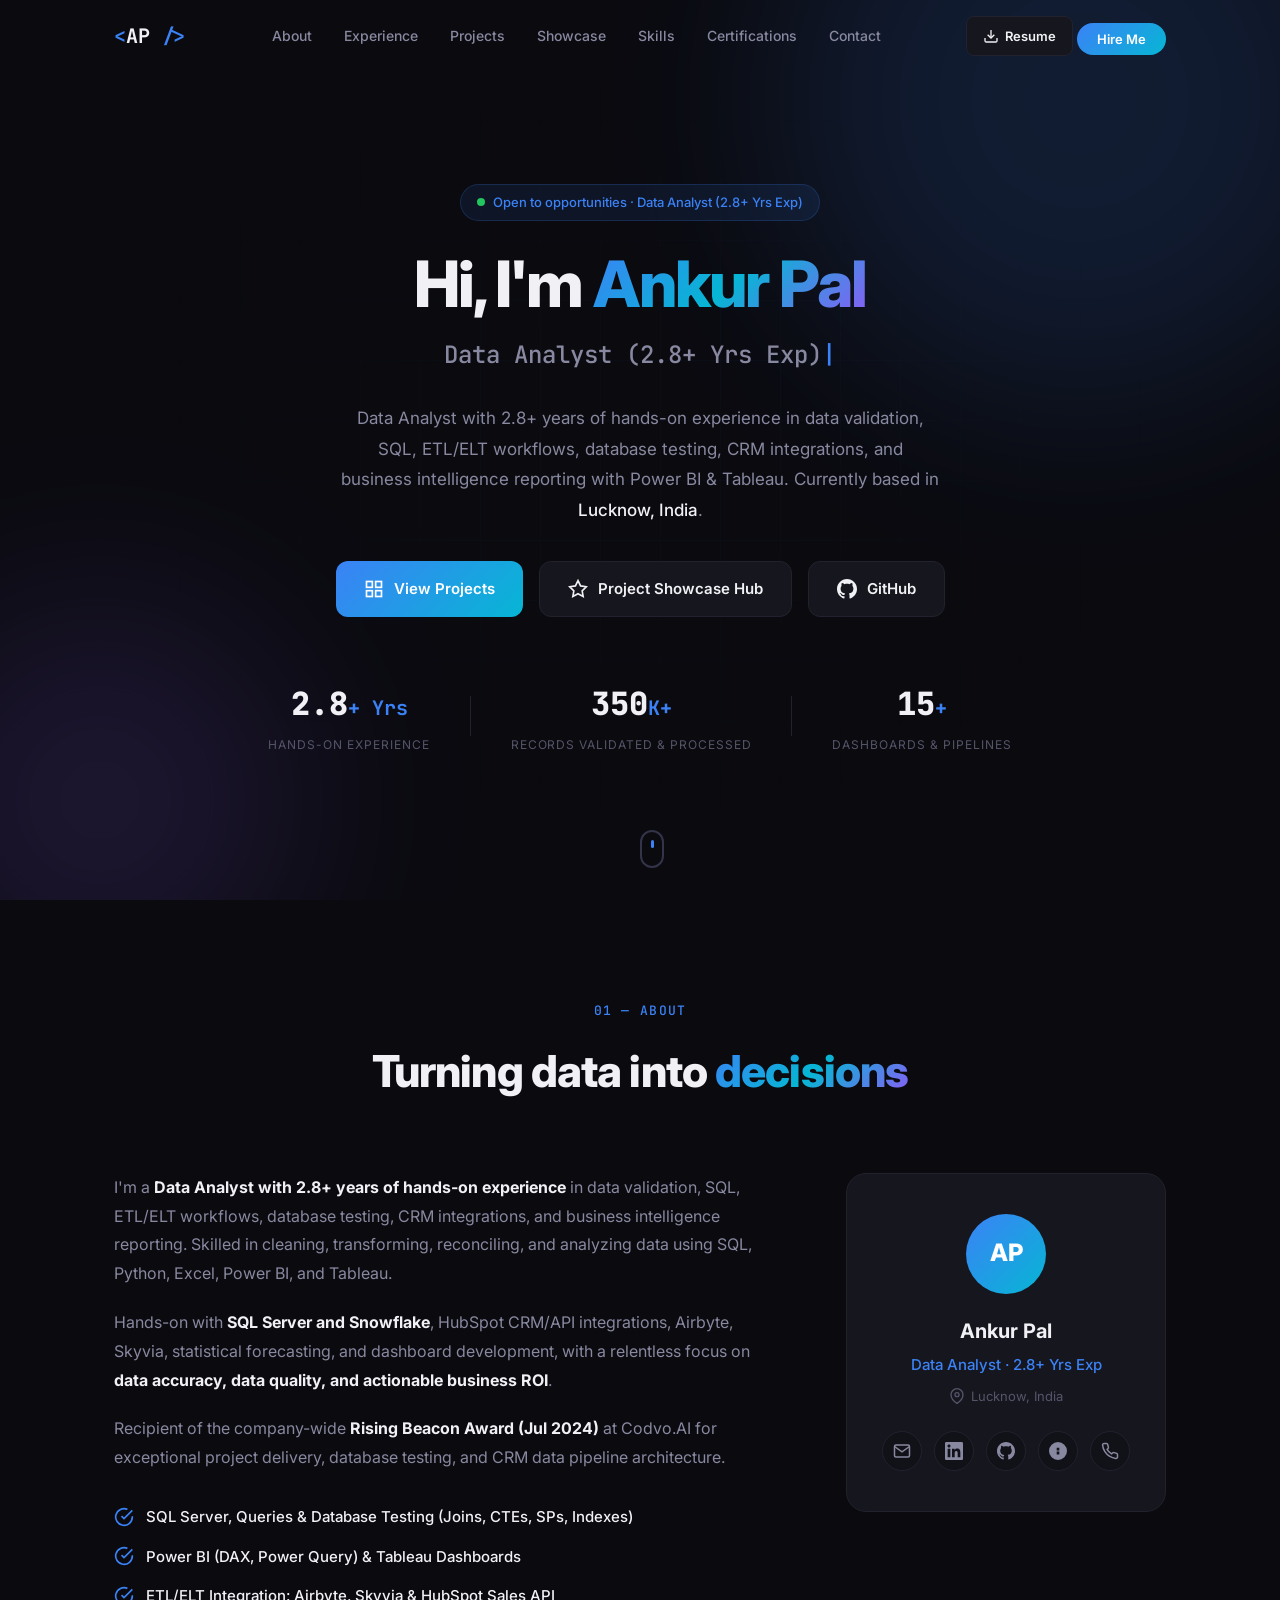
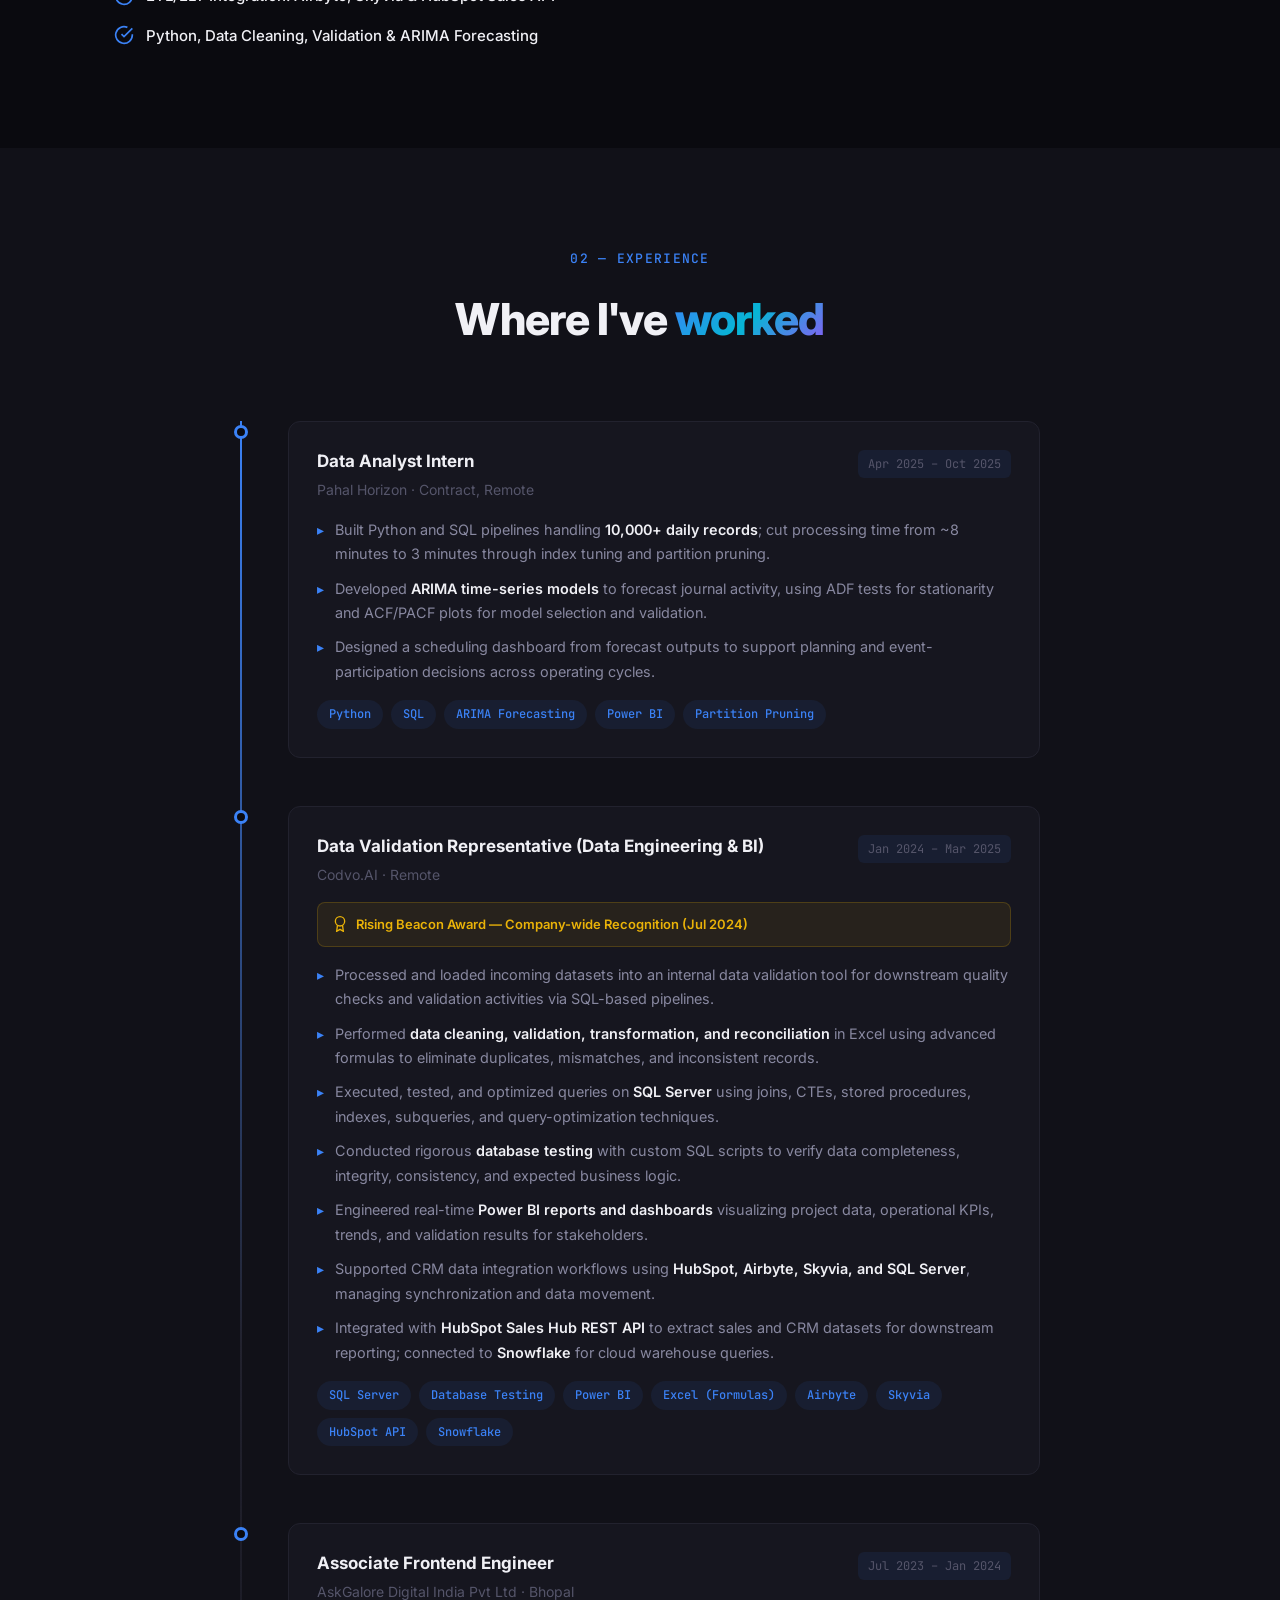
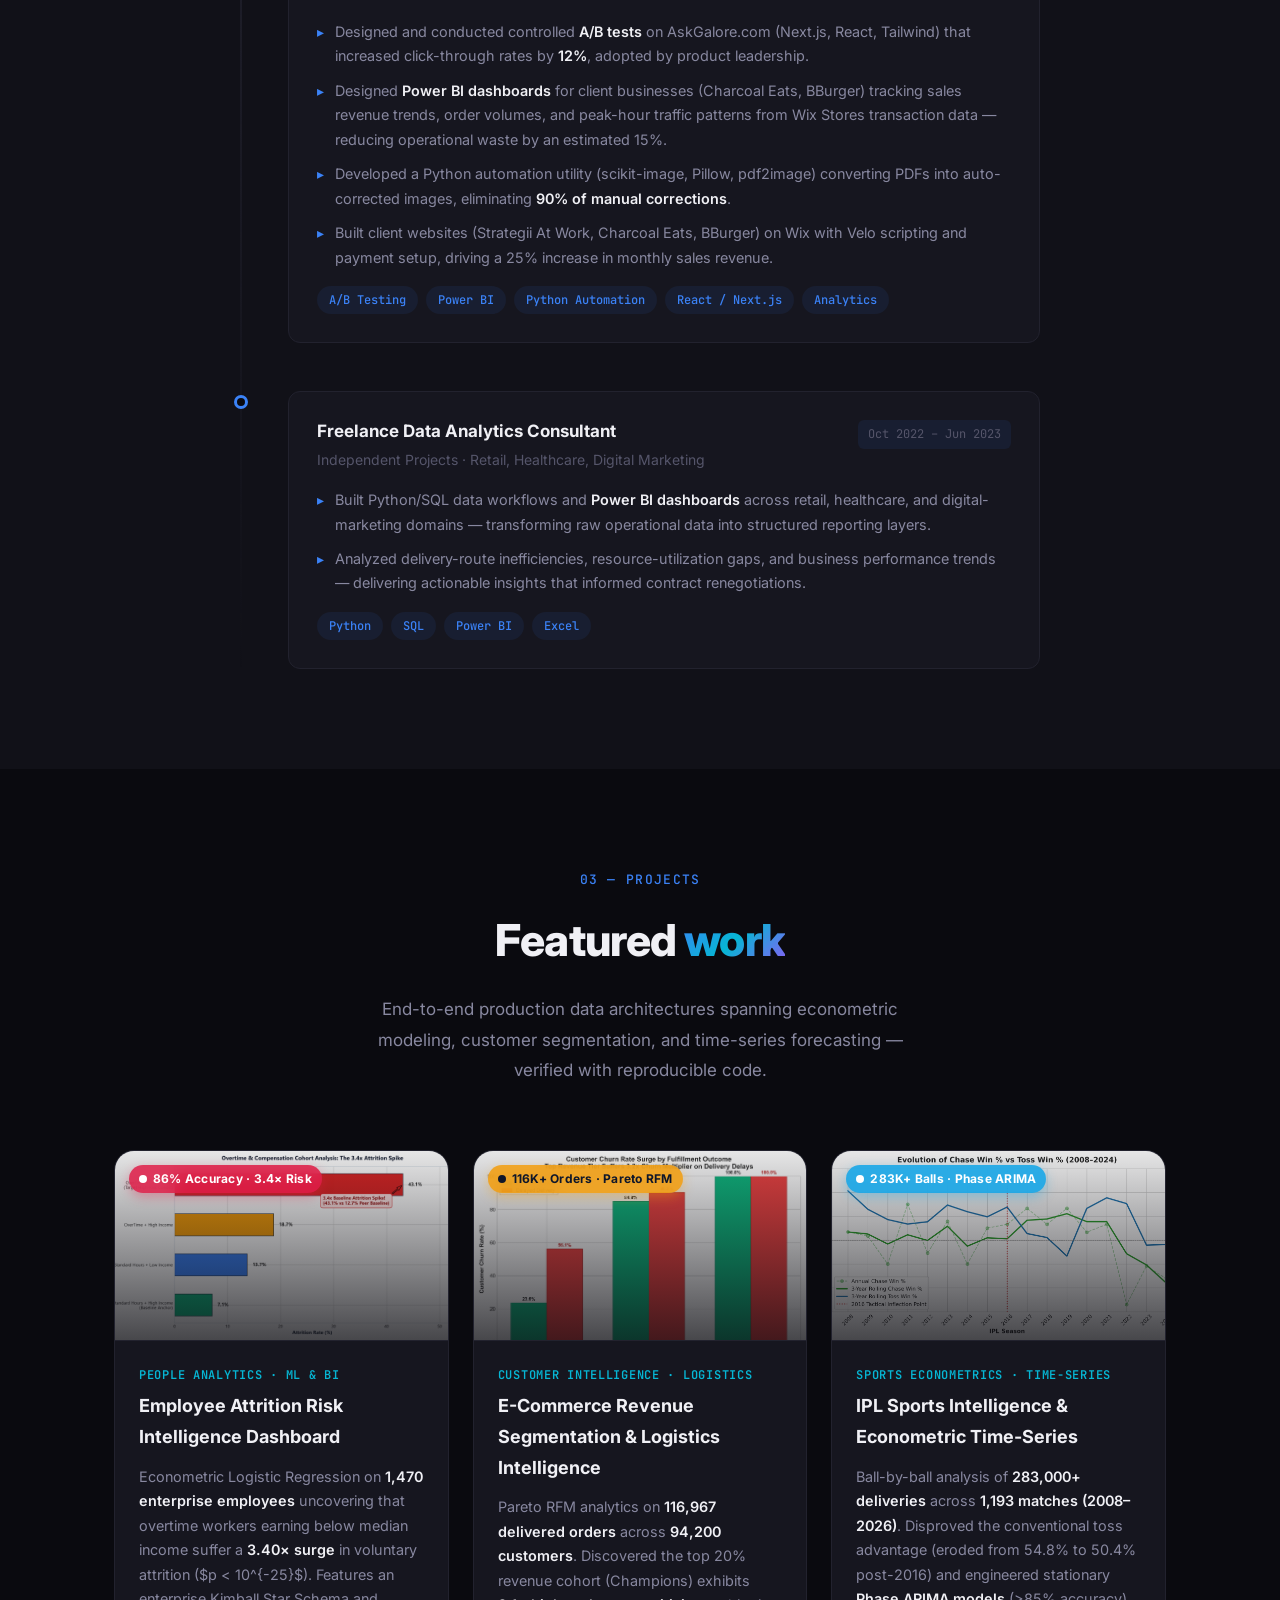
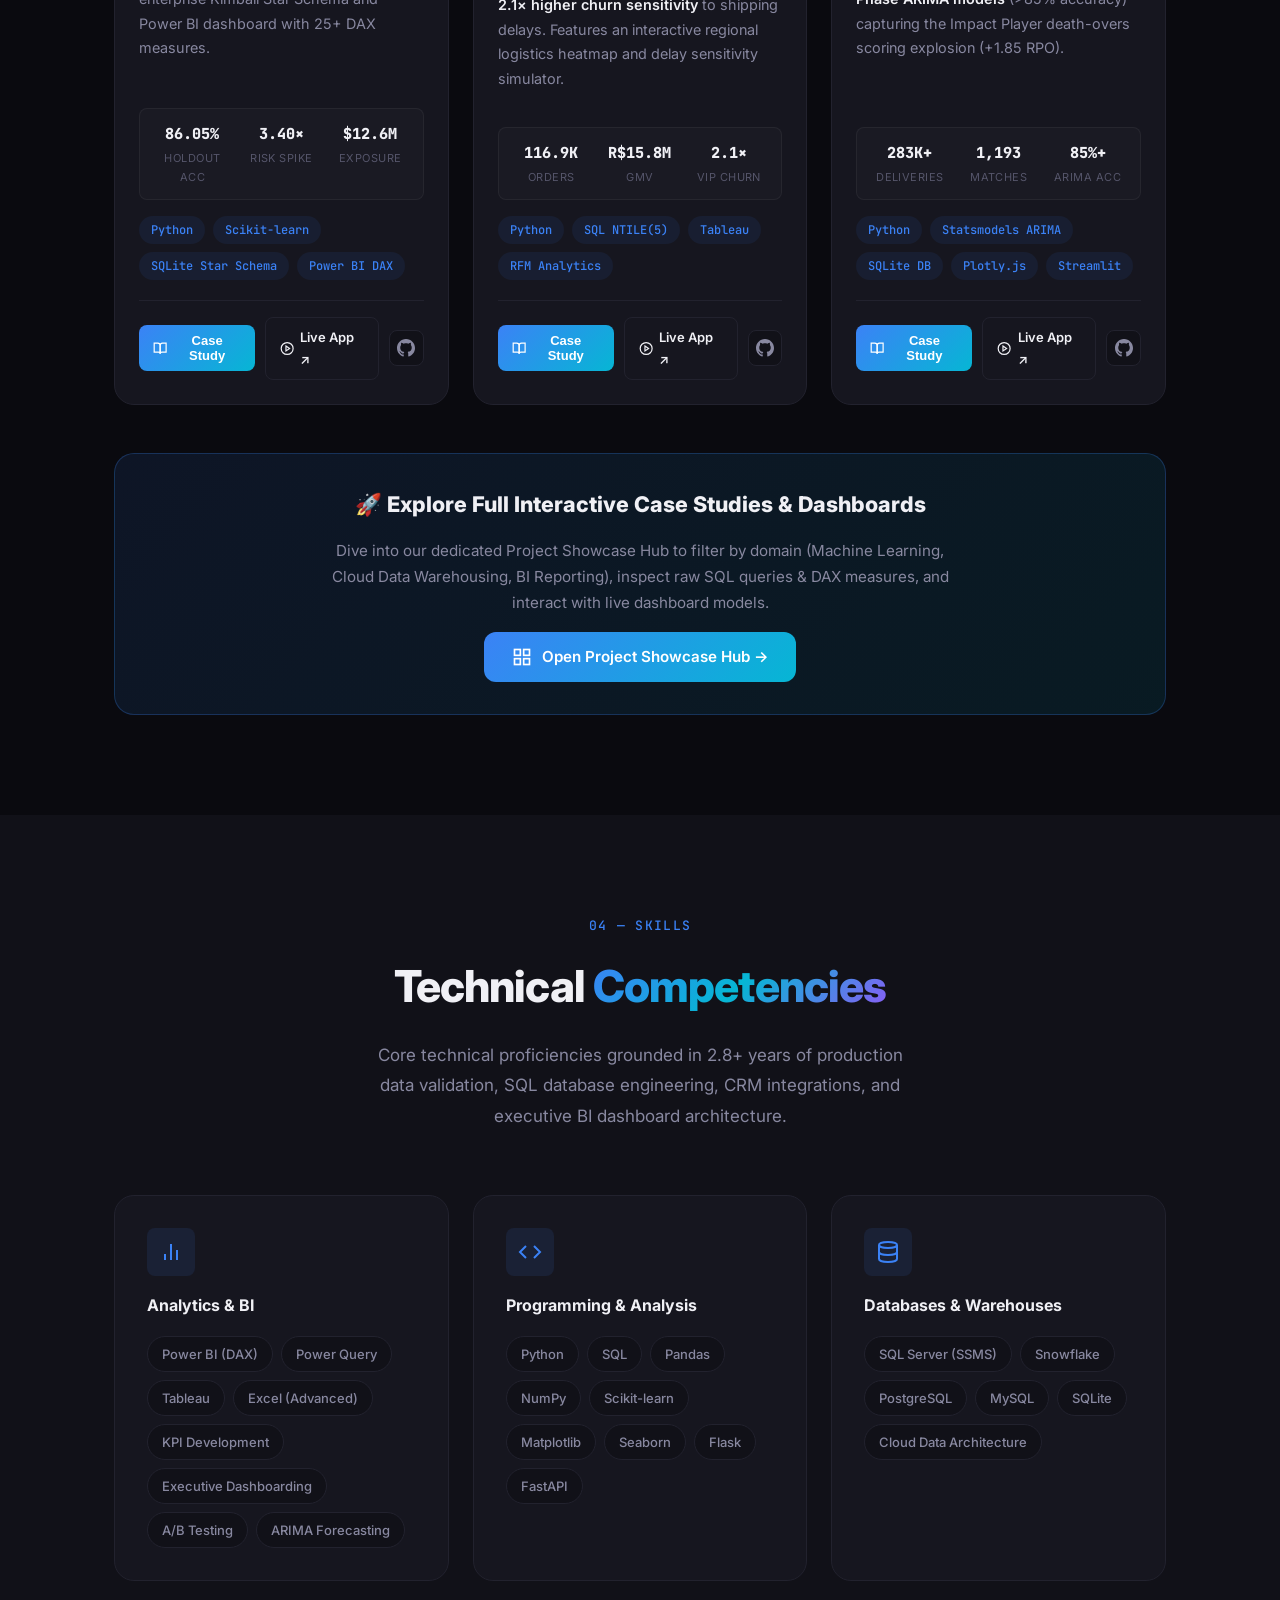
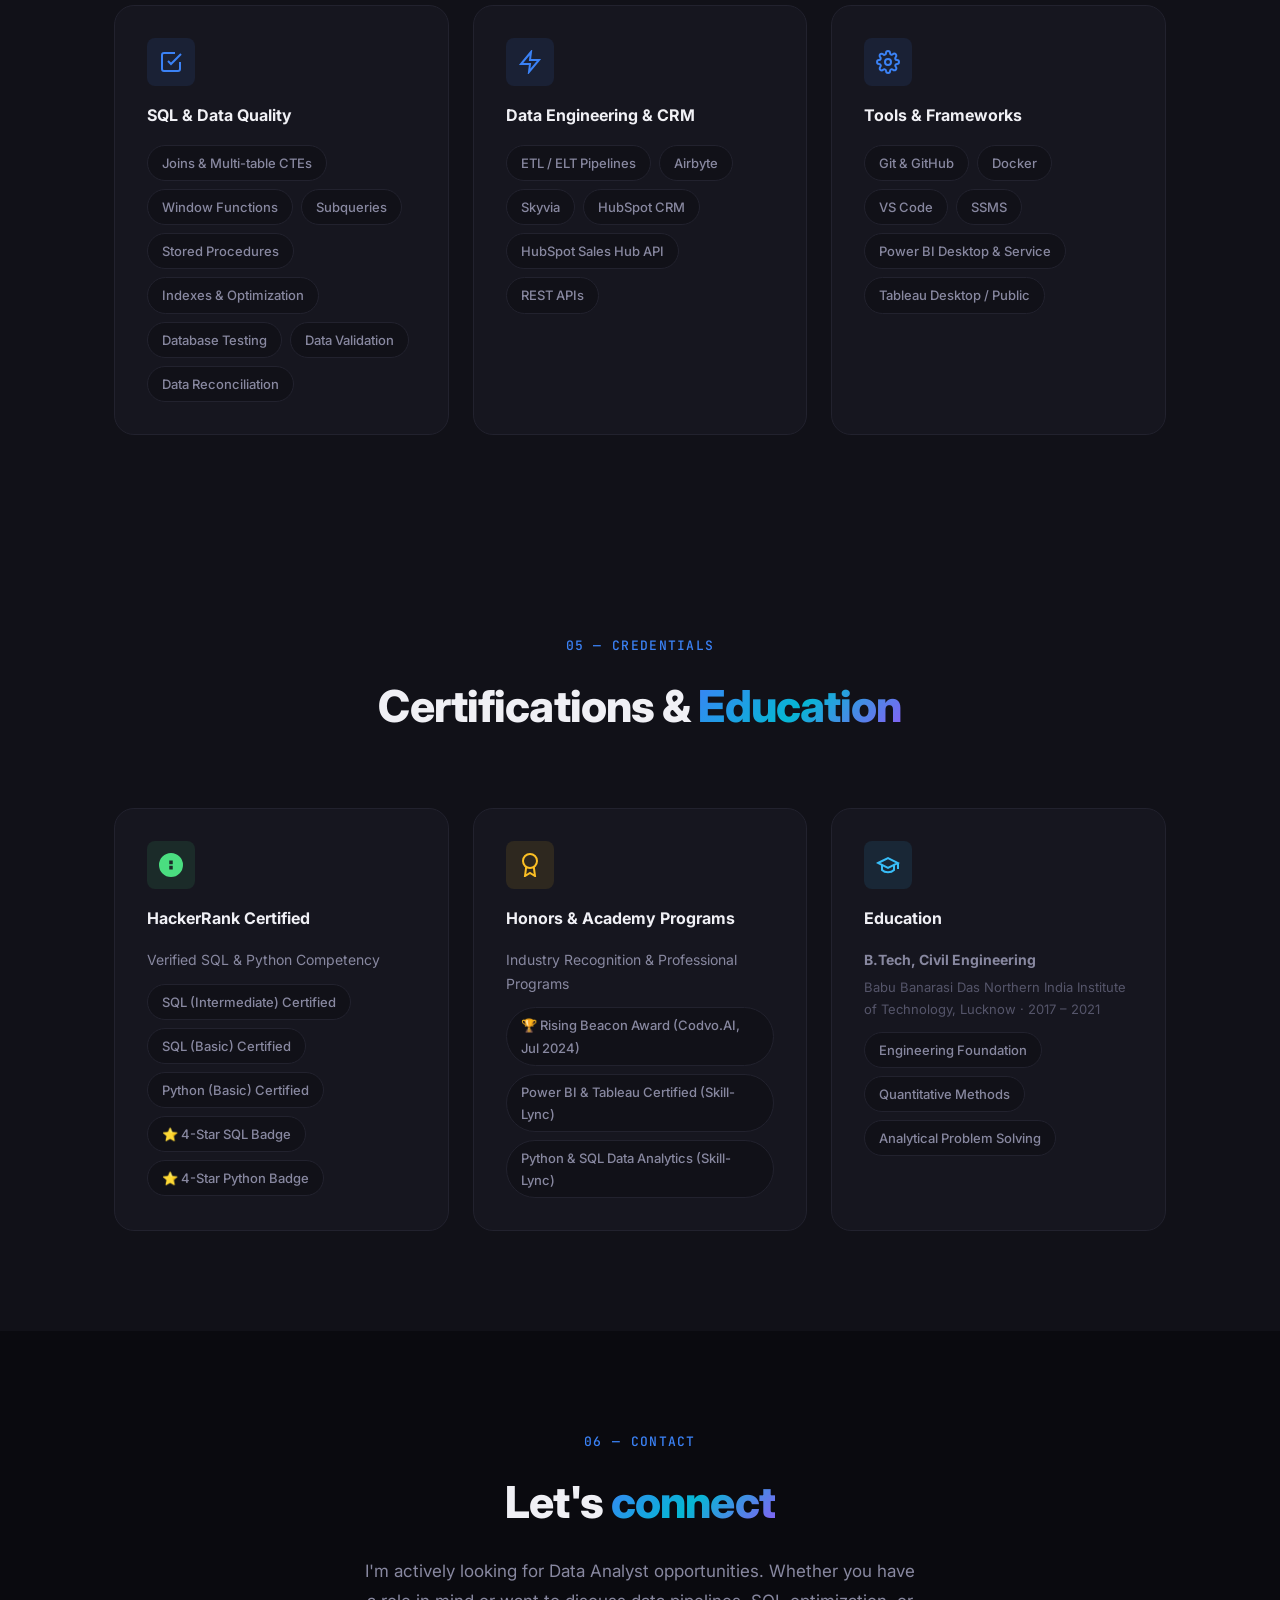
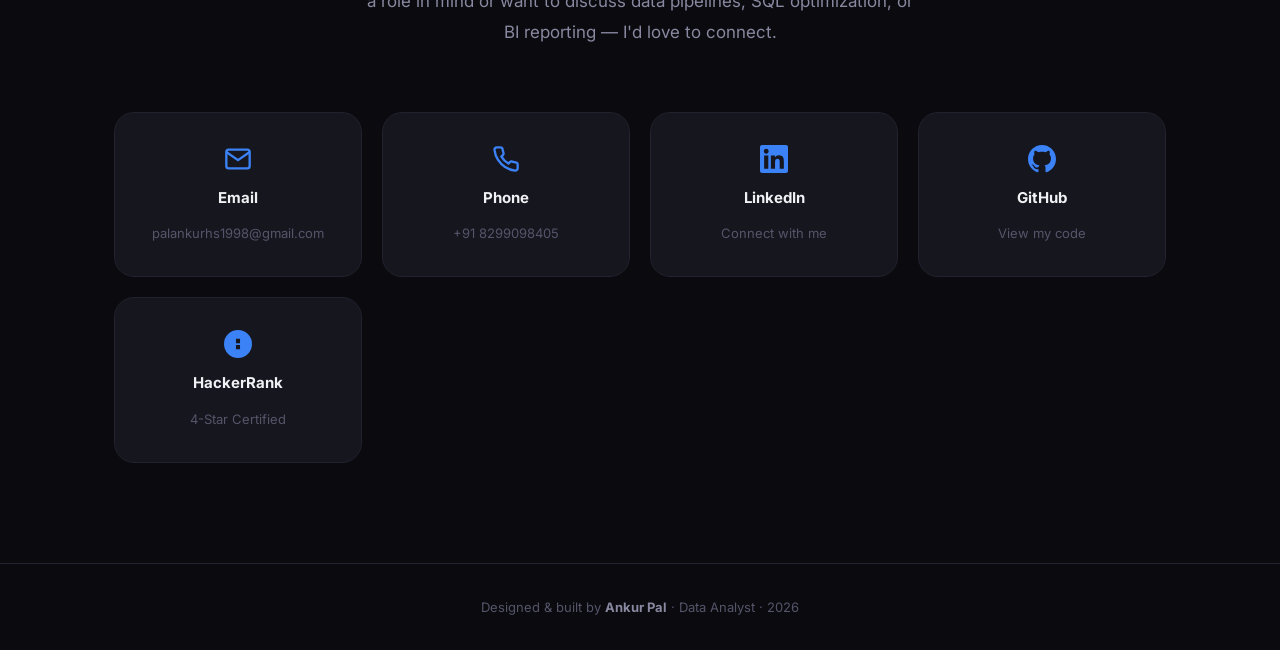
==== commit 53ab6ca9: "Fix mobile responsiveness, navigation, and IPL dashboard live links" ====
--- a/index.html
+++ b/index.html
@@ -27,7 +27,7 @@
                 <li><a href="#certifications">Certifications</a></li>
                 <li><a href="#contact">Contact</a></li>
             </ul>
-            <div style="display: flex; align-items: center; gap: 8px;">
+            <div class="nav-actions">
                 <a href="assets/resume/Ankur_Pal_Resume.pdf" target="_blank" class="btn btn-secondary btn-sm" style="padding: 8px 16px;">
                     <svg width="16" height="16" viewBox="0 0 24 24" fill="none" stroke="currentColor" stroke-width="2"><path d="M21 15v4a2 2 0 0 1-2 2H5a2 2 0 0 1-2-2v-4"/><polyline points="7 10 12 15 17 10"/><line x1="12" y1="15" x2="12" y2="3"/></svg>
                     Resume
@@ -719,7 +719,7 @@
                     <h2 id="modalTitle">Project Title</h2>
                     <p id="modalCategory">Category</p>
                 </div>
-                <div style="display: flex; align-items: center; gap: 12px;">
+                <div class="modal-header-actions">
                     <a href="#" id="modalLiveBtn" target="_blank" class="btn btn-primary btn-sm">
                         <svg width="15" height="15" viewBox="0 0 24 24" fill="none" stroke="currentColor" stroke-width="2"><circle cx="12" cy="12" r="10"/><polygon points="10 8 16 12 10 16 10 8"/></svg>
                         Launch Live App ↗
--- a/css/style.css
+++ b/css/style.css
@@ -1000,6 +1000,11 @@
         display: none;
     }
 
+    .nav-actions .btn-sm {
+        padding: 6px 12px;
+        font-size: 0.75rem;
+    }
+
     .nav-toggle {
         display: flex;
     }
@@ -1034,7 +1039,7 @@
         align-items: center;
     }
 
-    .btn {
+    .hero-actions .btn {
         width: 100%;
         max-width: 280px;
         justify-content: center;
@@ -1052,6 +1057,16 @@
         grid-template-columns: 1fr;
     }
 
+    .project-actions {
+        flex-wrap: wrap;
+        gap: 8px;
+    }
+
+    .project-actions .btn {
+        flex: 1 1 auto;
+        min-width: 110px;
+    }
+
     .contact-grid {
         grid-template-columns: 1fr;
     }
@@ -1062,16 +1077,74 @@
 }
 
 @media (max-width: 480px) {
+    .container {
+        padding: 0 16px;
+    }
+
     .hero-title {
-        font-size: 2rem;
+        font-size: 1.85rem;
+    }
+
+    .hero-subtitle {
+        font-size: 0.95rem;
+    }
+
+    .hero-badge {
+        font-size: 0.75rem;
+        padding: 6px 12px;
     }
 
     .timeline-content {
-        padding: 20px;
+        padding: 16px;
+    }
+
+    .timeline-body ul {
+        padding-left: 14px;
     }
 
     .project-card {
-        padding: 24px;
+        padding: 0;
+    }
+
+    .project-card-body {
+        padding: 16px;
+    }
+
+    .project-metrics-row {
+        grid-template-columns: repeat(3, 1fr);
+        padding: 8px 4px;
+        gap: 4px;
+    }
+
+    .mini-stat-val {
+        font-size: 0.82rem;
+    }
+
+    .mini-stat-label {
+        font-size: 0.58rem;
+    }
+
+    .project-actions {
+        flex-direction: column;
+        align-items: stretch;
+    }
+
+    .project-actions .btn {
+        width: 100%;
+        justify-content: center;
+    }
+
+    .project-actions .btn-icon-link {
+        align-self: center;
+        margin-top: 4px;
+    }
+
+    .credentials-grid {
+        grid-template-columns: 1fr;
+    }
+
+    .cert-badge-card {
+        padding: 14px;
     }
 }
 
@@ -1535,19 +1608,63 @@
 }
 
 @media (max-width: 768px) {
+    .modal-container {
+        max-height: 94vh;
+        margin: 12px;
+        border-radius: var(--radius-md);
+    }
+    .modal-header {
+        padding: 16px;
+        flex-direction: column;
+        align-items: stretch;
+        gap: 12px;
+    }
+    .modal-header-actions {
+        display: flex;
+        align-items: center;
+        justify-content: space-between;
+        gap: 8px;
+        width: 100%;
+        flex-wrap: wrap;
+    }
+    .modal-header-actions .btn {
+        flex: 1 1 auto;
+        justify-content: center;
+        padding: 7px 12px;
+        font-size: 0.75rem;
+    }
     .modal-stats-grid {
         grid-template-columns: repeat(2, 1fr);
-    }
-    .modal-header {
-        padding: 20px;
+        gap: 10px;
+    }
+    .modal-stat-card {
+        padding: 12px 8px;
+    }
+    .modal-stat-number {
+        font-size: 1.25rem;
     }
     .modal-body {
-        padding: 20px;
+        padding: 16px;
+        gap: 20px;
+    }
+    .modal-main-image-wrap {
+        height: 220px;
+    }
+    .modal-tabs-nav {
+        gap: 6px;
+    }
+    .modal-tab-btn {
+        padding: 6px 12px;
+        font-size: 0.8rem;
     }
     .modal-footer {
-        padding: 16px 20px;
+        padding: 14px 16px;
         flex-direction: column;
         align-items: stretch;
-    }
-}
-
+        gap: 10px;
+    }
+    .modal-footer button {
+        width: 100%;
+    }
+}
+
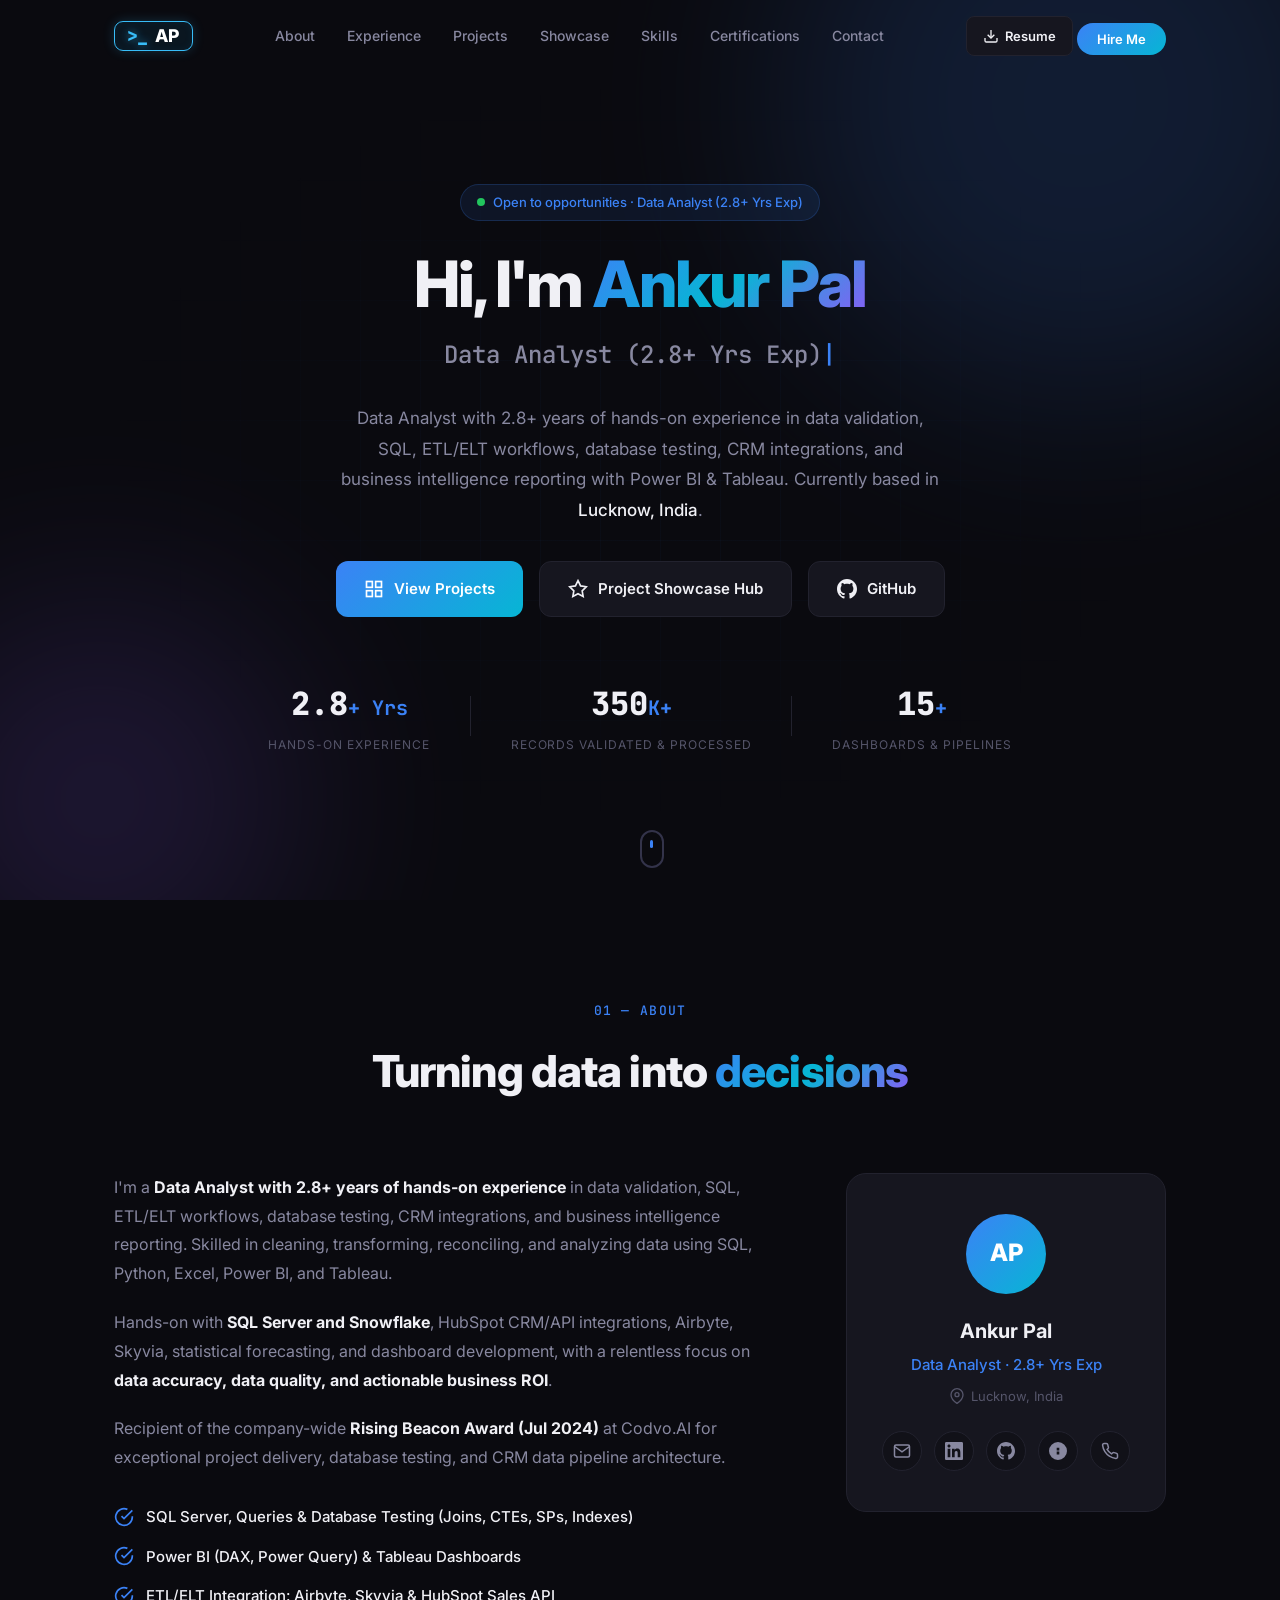
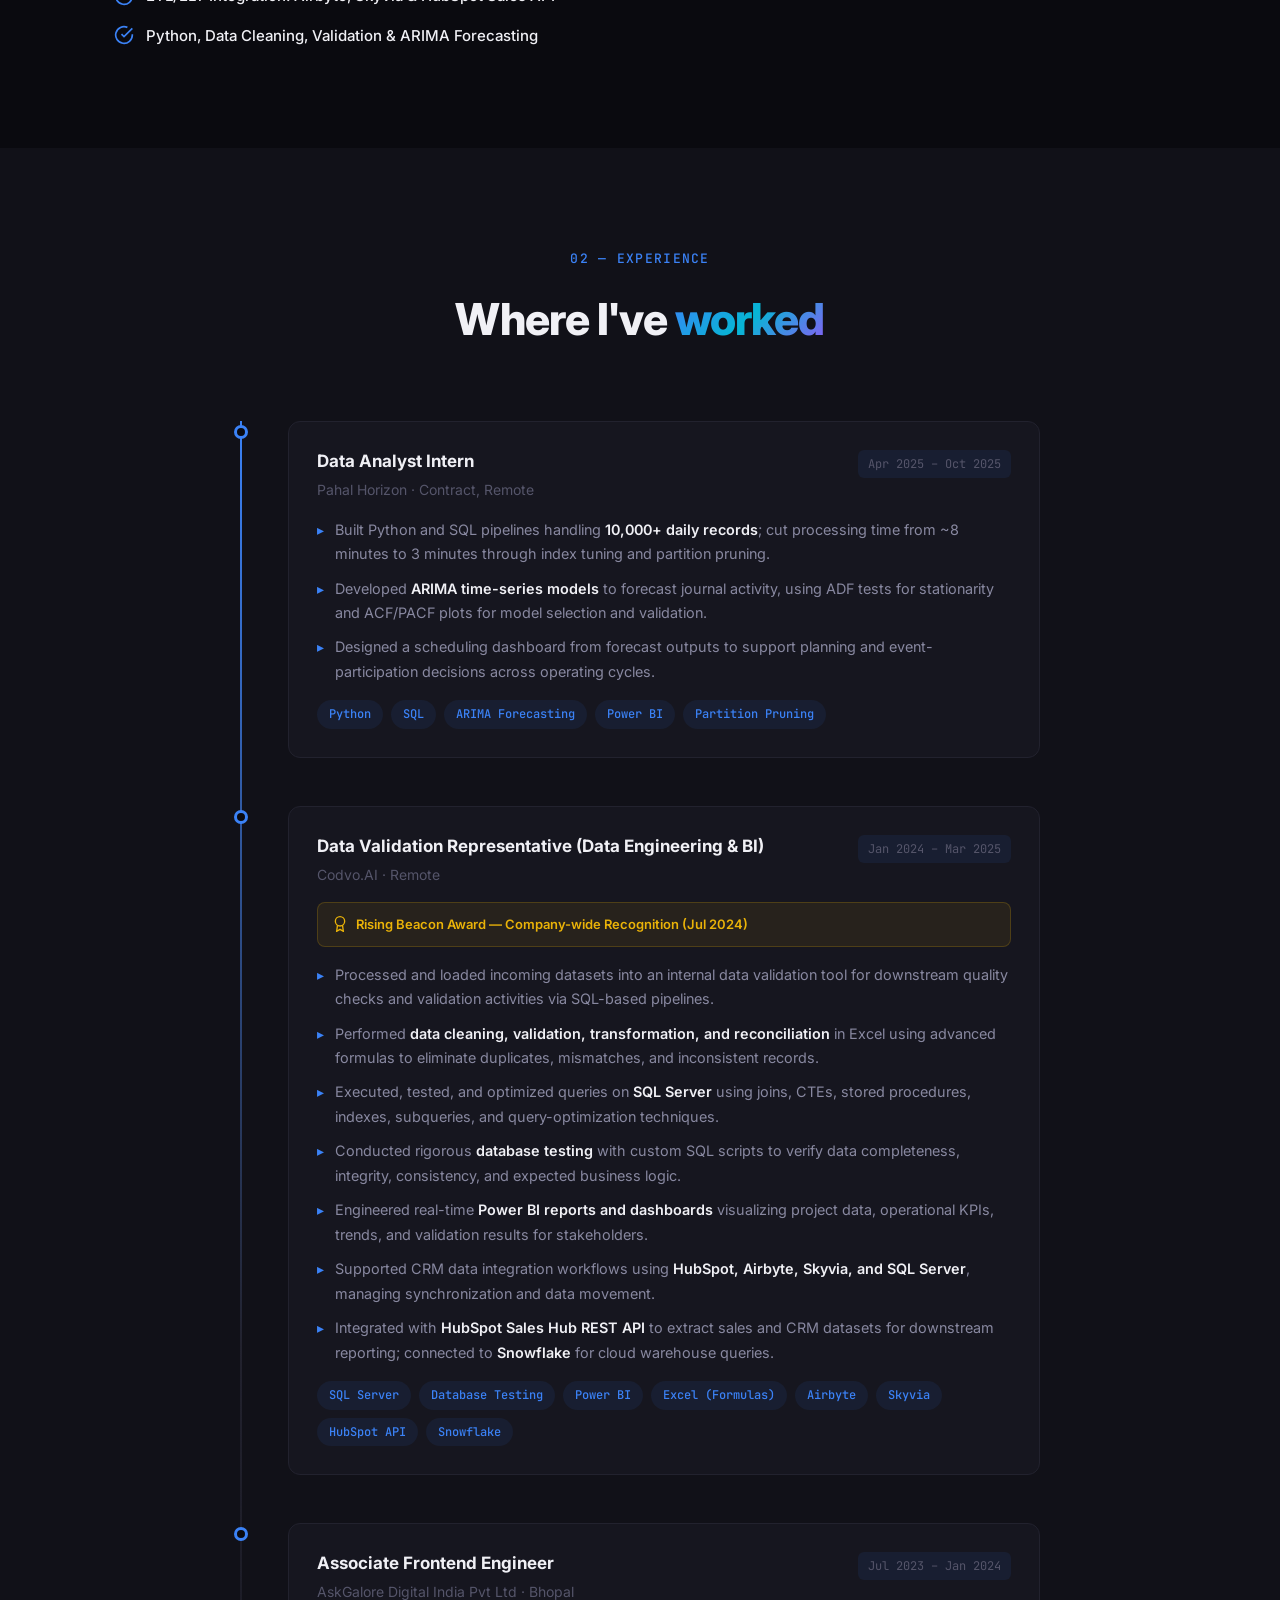
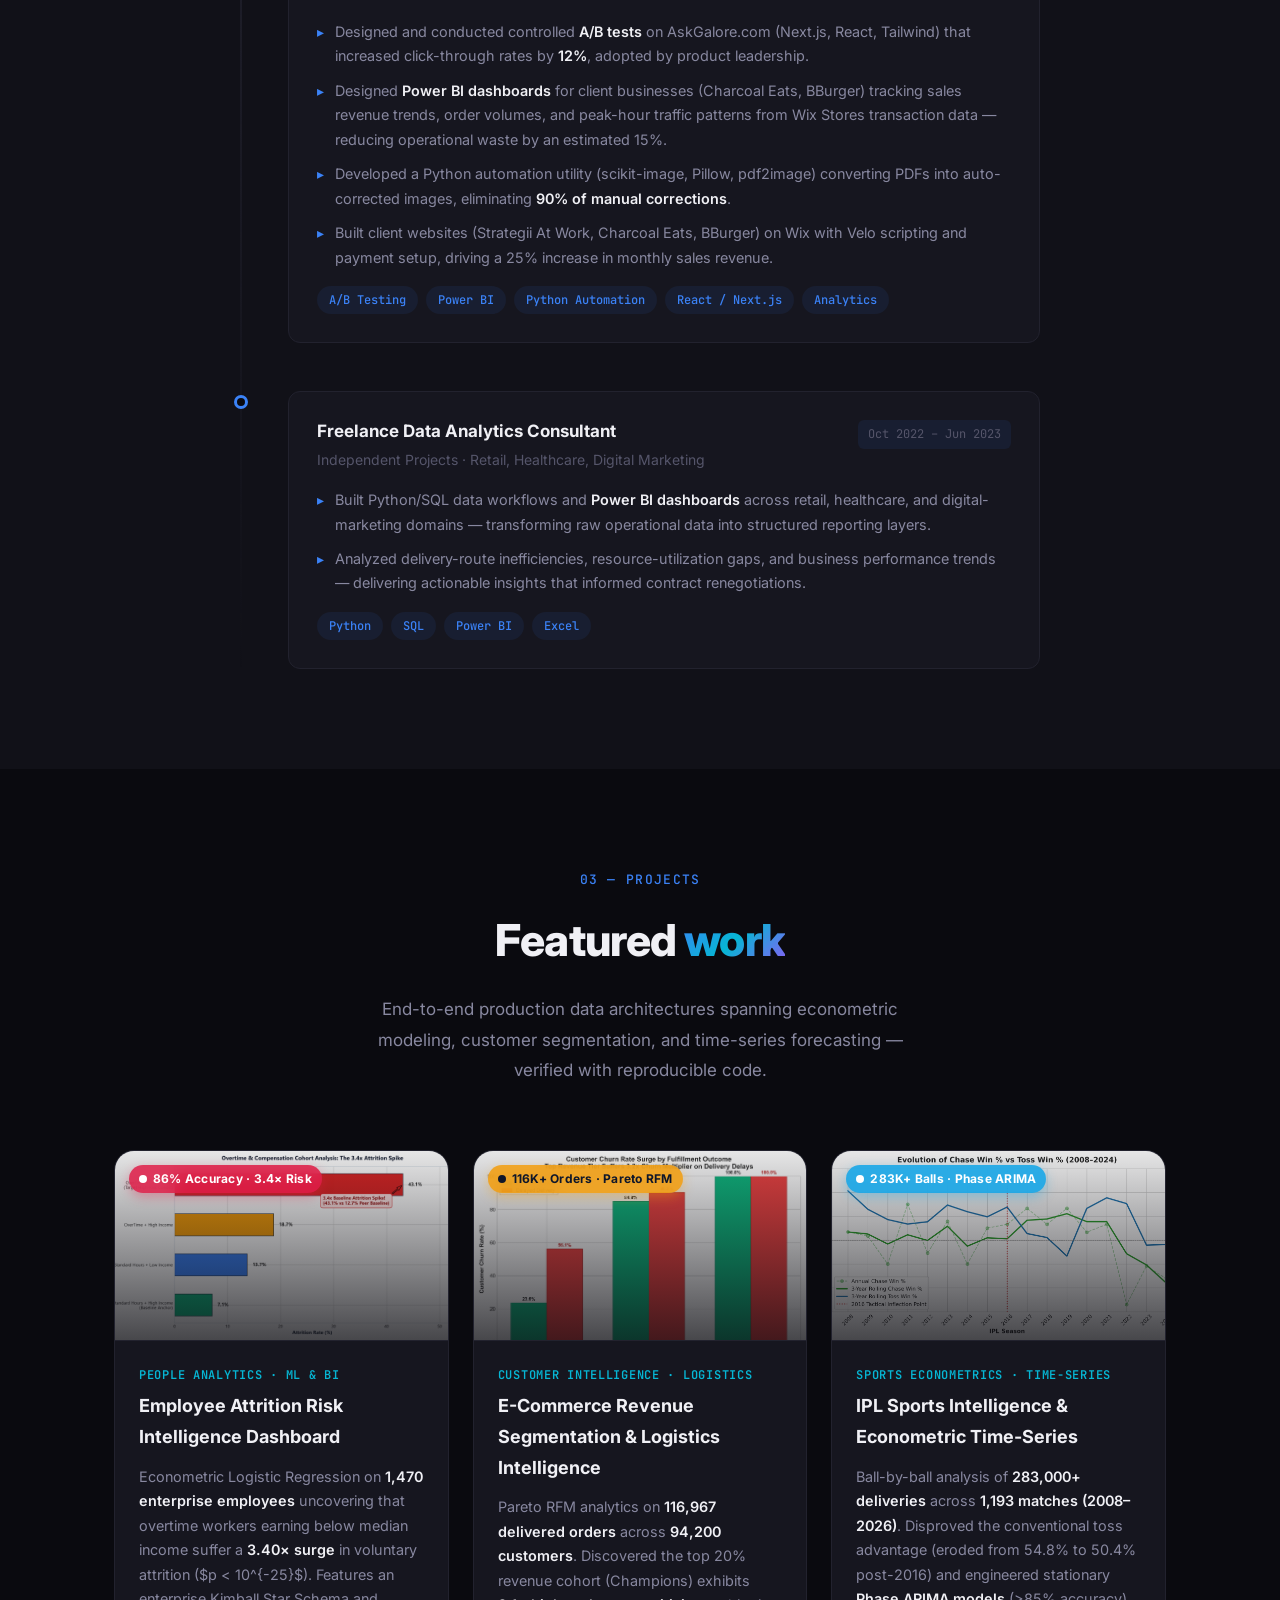
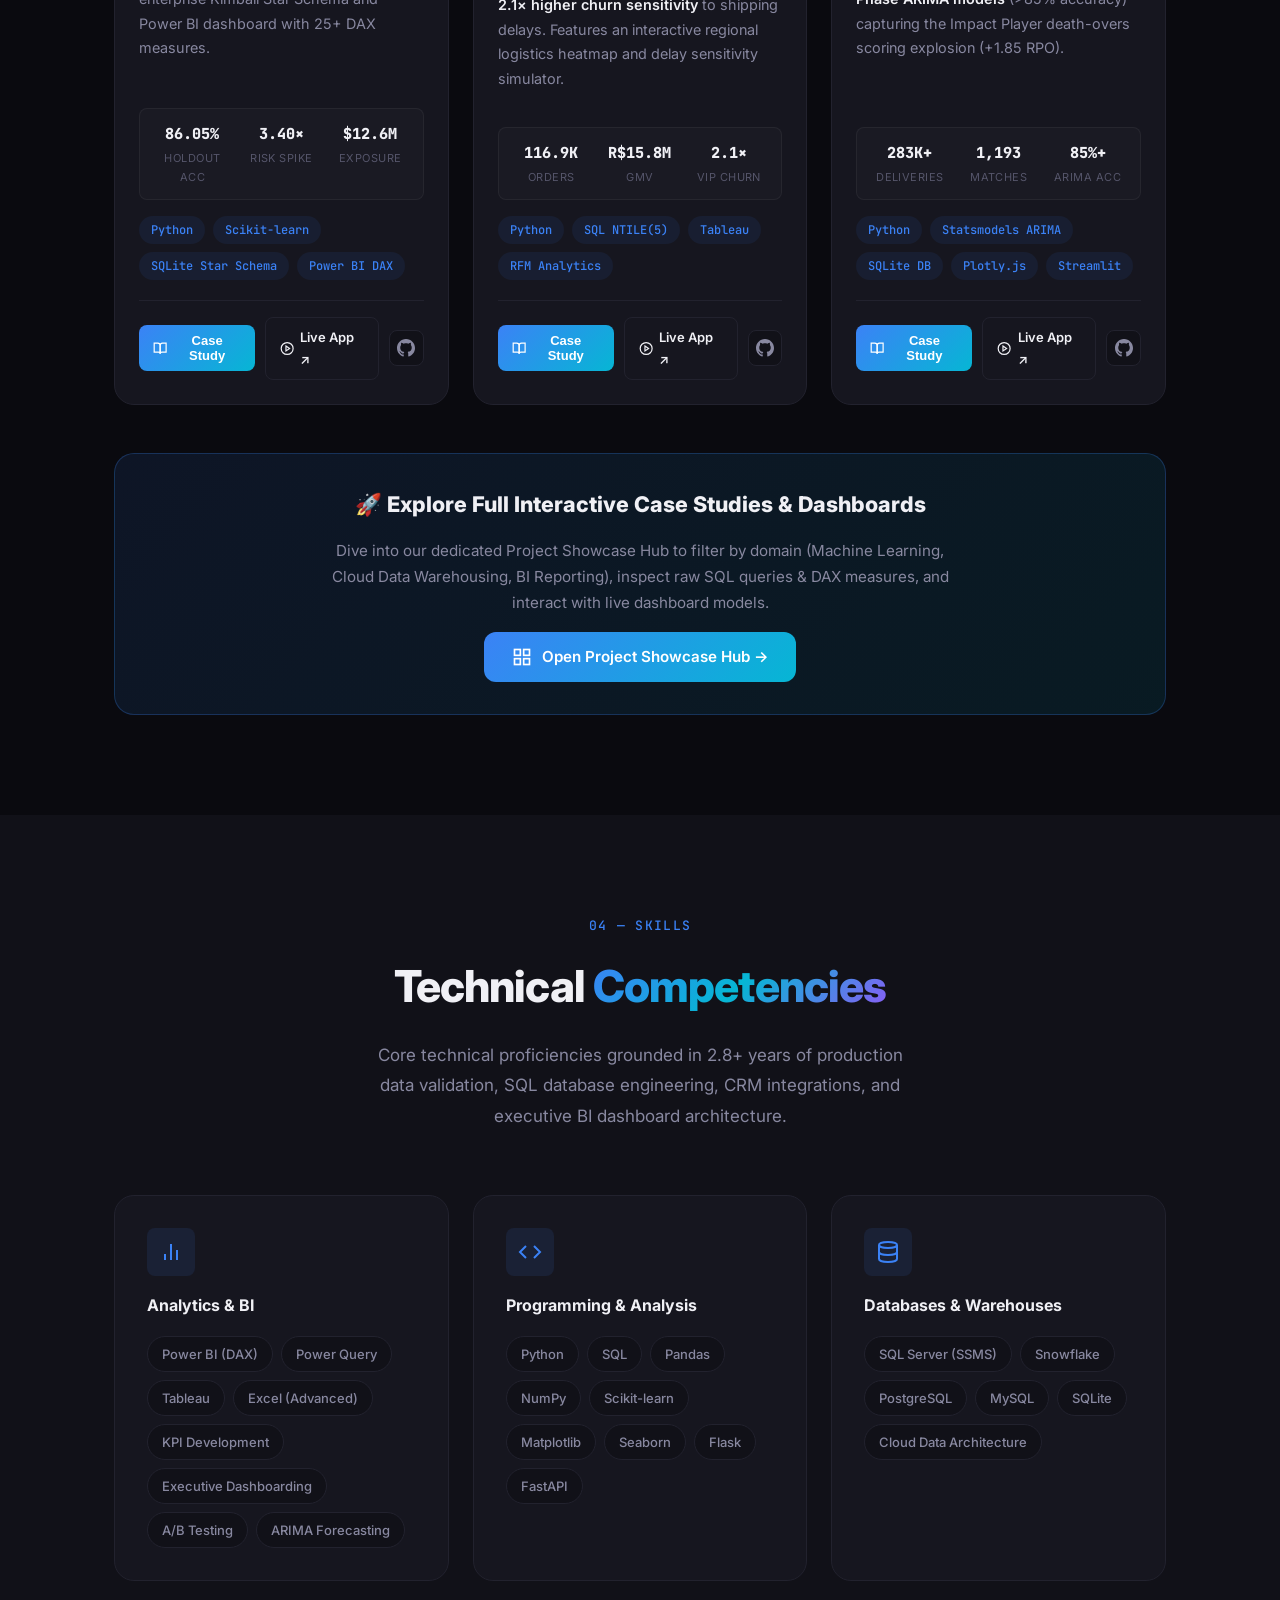
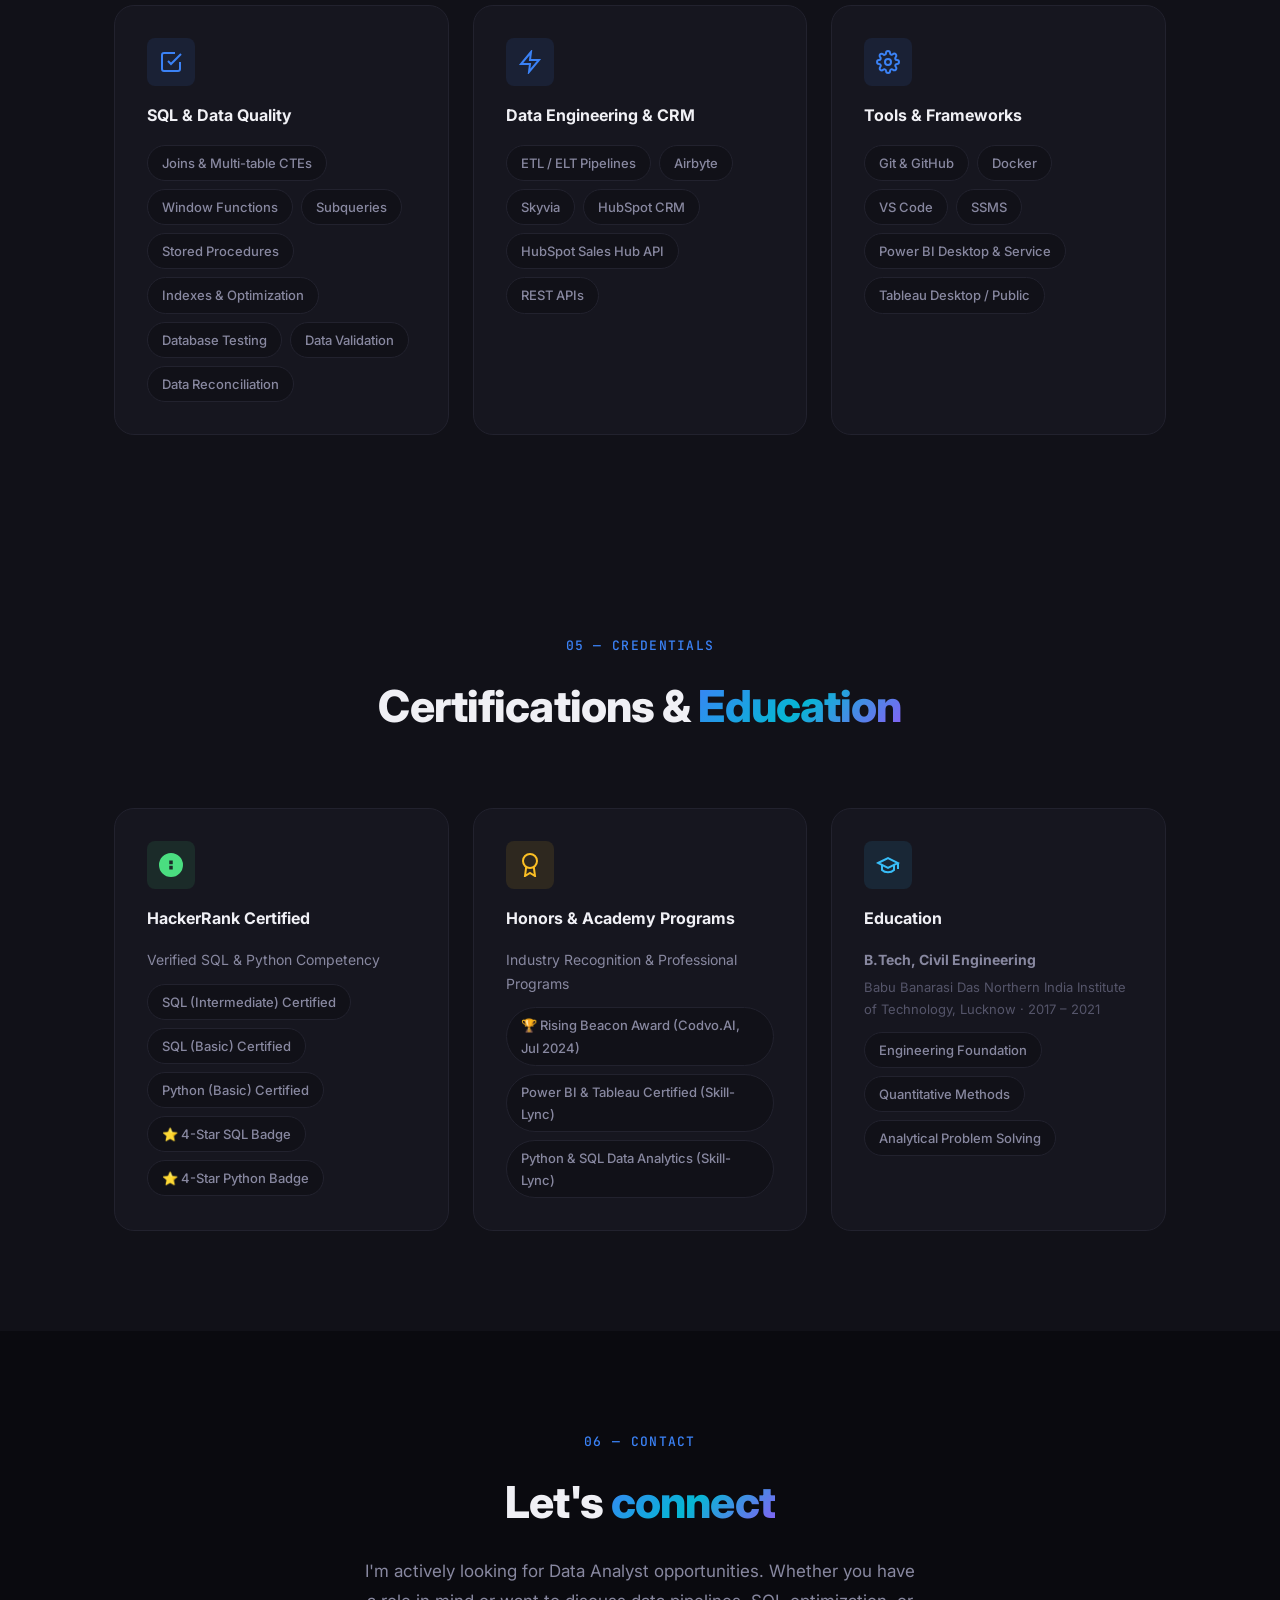
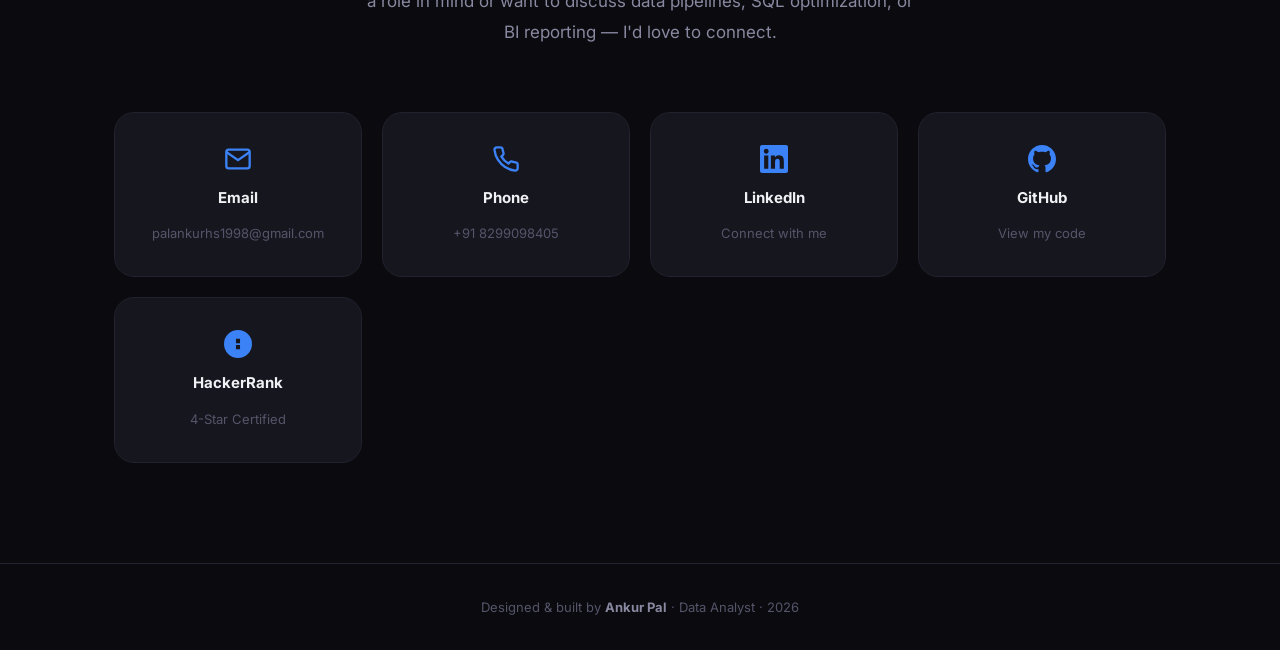
==== commit c2811afd: "Update navbar logo to modern terminal badge [ >_ AP ]" ====
--- a/index.html
+++ b/index.html
@@ -15,8 +15,11 @@
     <!-- Navigation -->
     <nav class="nav" id="nav">
         <div class="nav-container">
-            <a href="#hero" class="nav-logo">
-                <span class="logo-bracket">&lt;</span>AP<span class="logo-bracket"> /&gt;</span>
+            <a href="#hero" class="nav-logo" aria-label="Ankur Pal - Portfolio Home">
+                <span class="logo-terminal-badge">
+                    <span class="logo-prompt">&gt;_</span>
+                    <span class="logo-text">AP</span>
+                </span>
             </a>
             <ul class="nav-links" id="navLinks">
                 <li><a href="#about">About</a></li>
@@ -469,7 +472,7 @@
                                 <svg width="15" height="15" viewBox="0 0 24 24" fill="none" stroke="currentColor" stroke-width="2"><path d="M2 3h6a4 4 0 0 1 4 4v14a3 3 0 0 0-3-3H2z"/><path d="M22 3h-6a4 4 0 0 0-4 4v14a3 3 0 0 1 3-3h7z"/></svg>
                                 Case Study
                             </button>
-                            <a href="projects/ipl-analytics/index.html" target="_blank" class="btn btn-secondary-outline btn-sm">
+                            <a href="https://ankur-pal-ipl-analytics.streamlit.app/" target="_blank" rel="noopener" class="btn btn-secondary-outline btn-sm">
                                 <svg width="15" height="15" viewBox="0 0 24 24" fill="none" stroke="currentColor" stroke-width="2"><circle cx="12" cy="12" r="10"/><polygon points="10 8 16 12 10 16 10 8"/></svg>
                                 Live App ↗
                             </a>
--- a/css/style.css
+++ b/css/style.css
@@ -101,15 +101,48 @@
 }
 
 .nav-logo {
+    display: inline-flex;
+    align-items: center;
+    text-decoration: none;
+    transition: var(--transition);
+}
+
+.logo-terminal-badge {
+    display: inline-flex;
+    align-items: center;
+    gap: 7px;
+    padding: 5px 12px;
+    background: rgba(14, 165, 233, 0.08);
+    border: 1.5px solid #38bdf8;
+    border-radius: 9px;
+    box-shadow: 0 0 12px rgba(56, 189, 248, 0.2), inset 0 0 8px rgba(56, 189, 248, 0.06);
+    transition: all 0.25s cubic-bezier(0.4, 0, 0.2, 1);
+}
+
+.nav-logo:hover .logo-terminal-badge {
+    background: rgba(14, 165, 233, 0.16);
+    border-color: #7dd3fc;
+    box-shadow: 0 0 20px rgba(56, 189, 248, 0.45), inset 0 0 12px rgba(56, 189, 248, 0.15);
+    transform: translateY(-1px);
+}
+
+.logo-prompt {
     font-family: var(--font-mono);
-    font-size: 1.25rem;
-    font-weight: 700;
-    color: var(--text-primary);
-    transition: var(--transition);
-}
-
-.logo-bracket {
-    color: var(--accent-blue);
+    font-size: 1.15rem;
+    font-weight: 800;
+    color: #38bdf8;
+    letter-spacing: -0.04em;
+    text-shadow: 0 0 8px rgba(56, 189, 248, 0.7);
+    line-height: 1;
+}
+
+.logo-text {
+    font-family: var(--font-sans);
+    font-size: 1.1rem;
+    font-weight: 800;
+    color: #ffffff;
+    letter-spacing: 0.05em;
+    line-height: 1;
 }
 
 .nav-links {
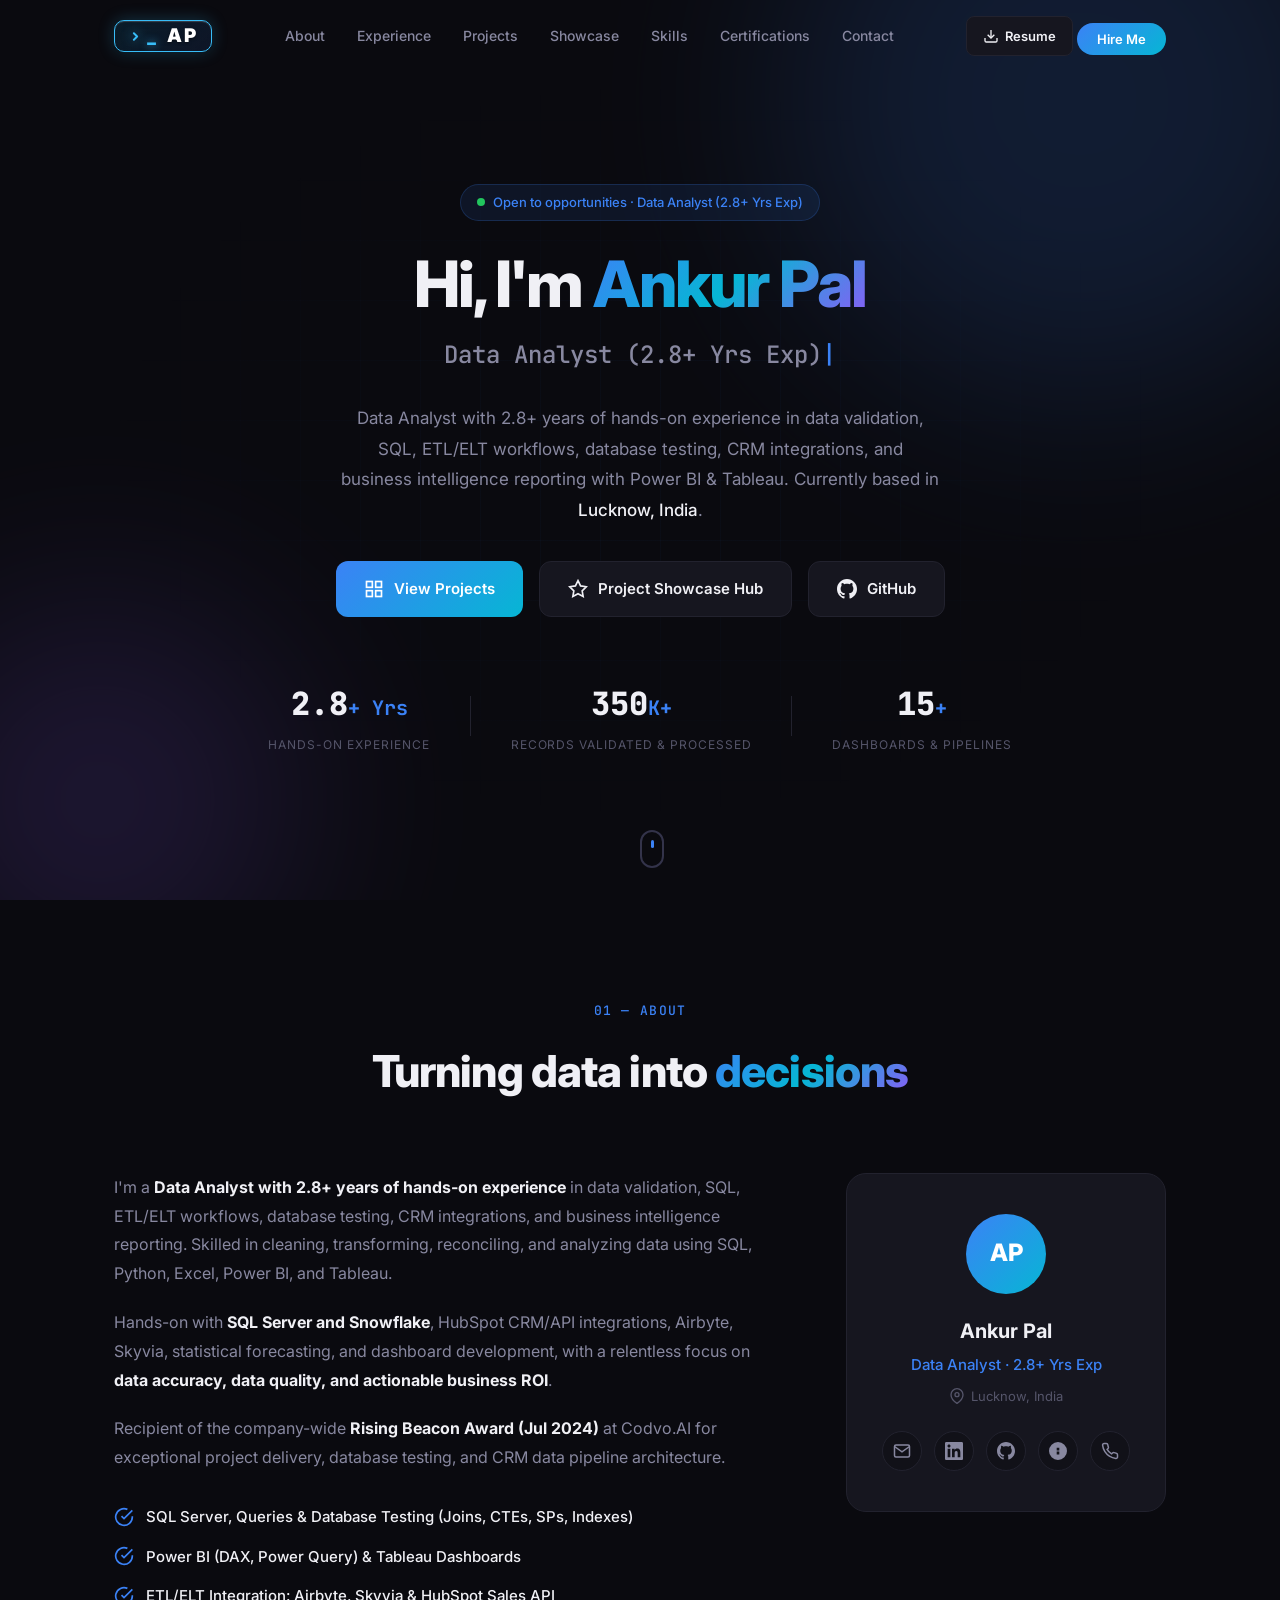
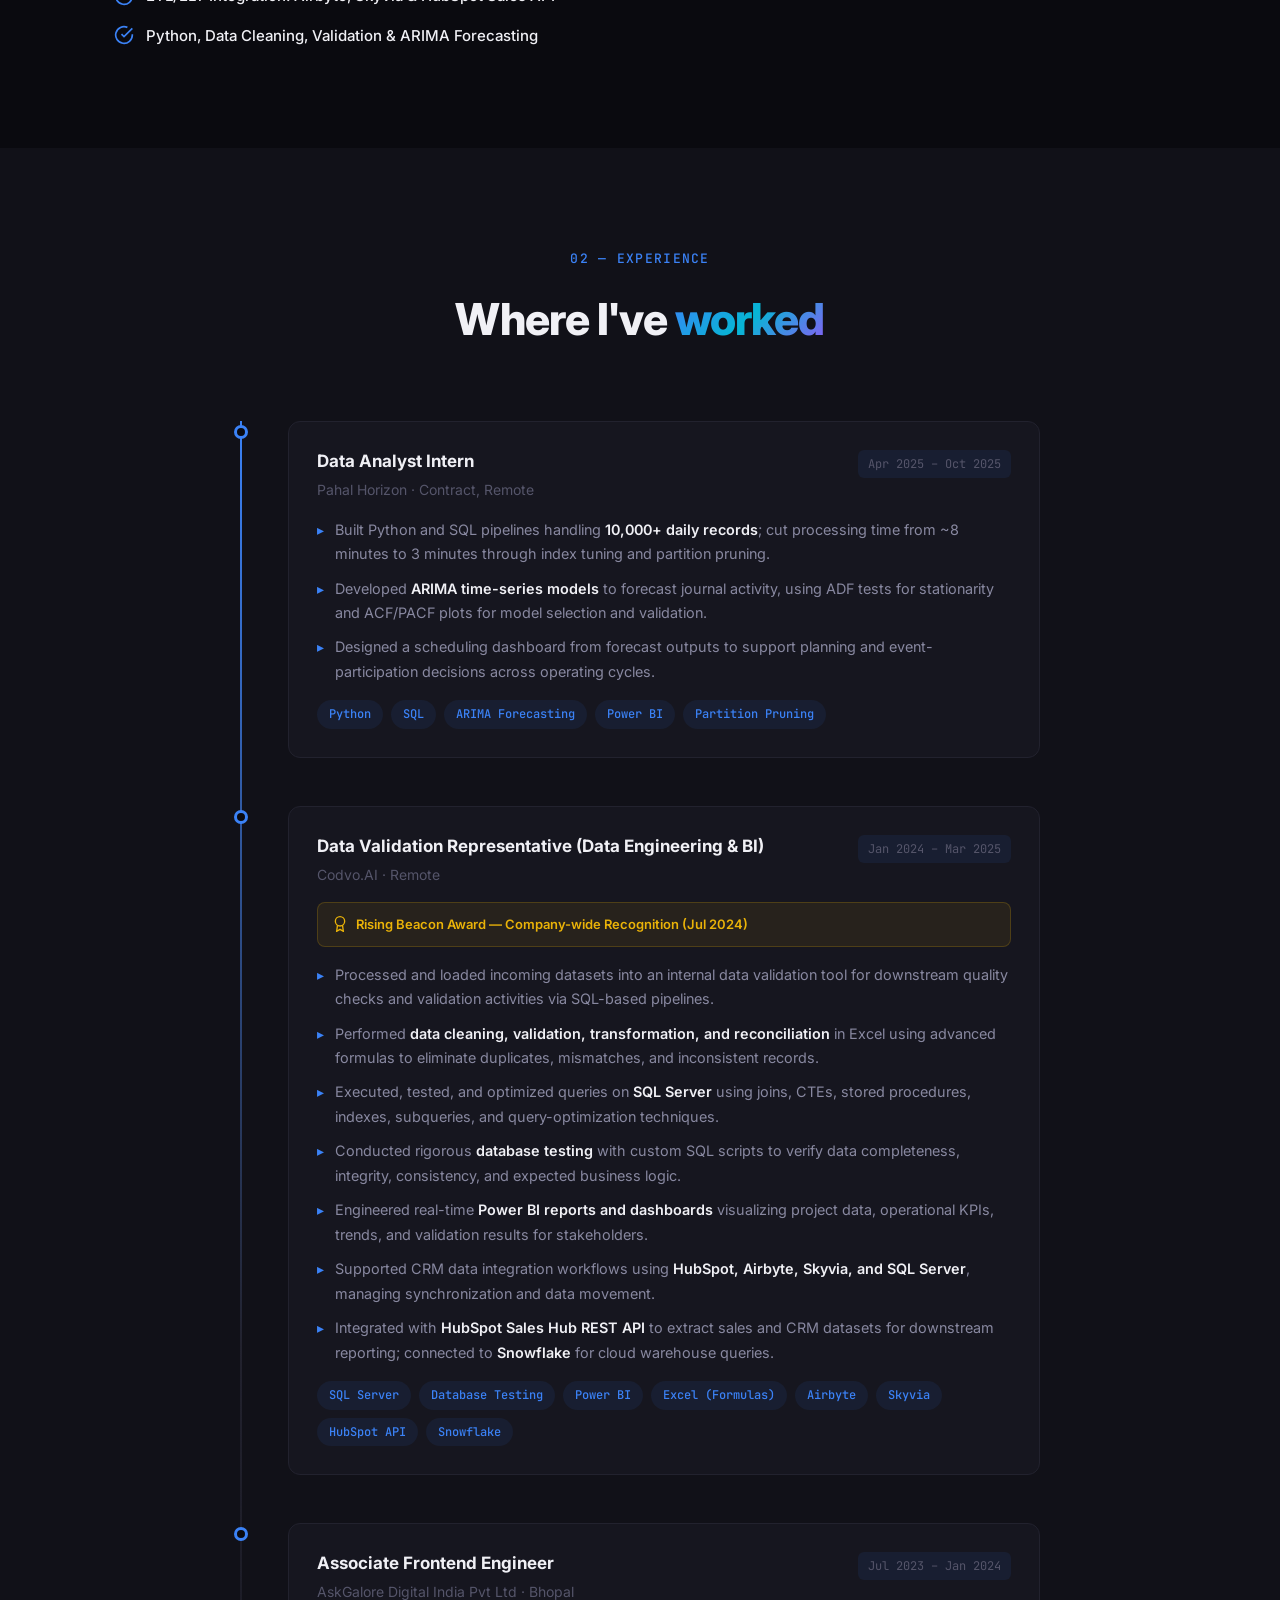
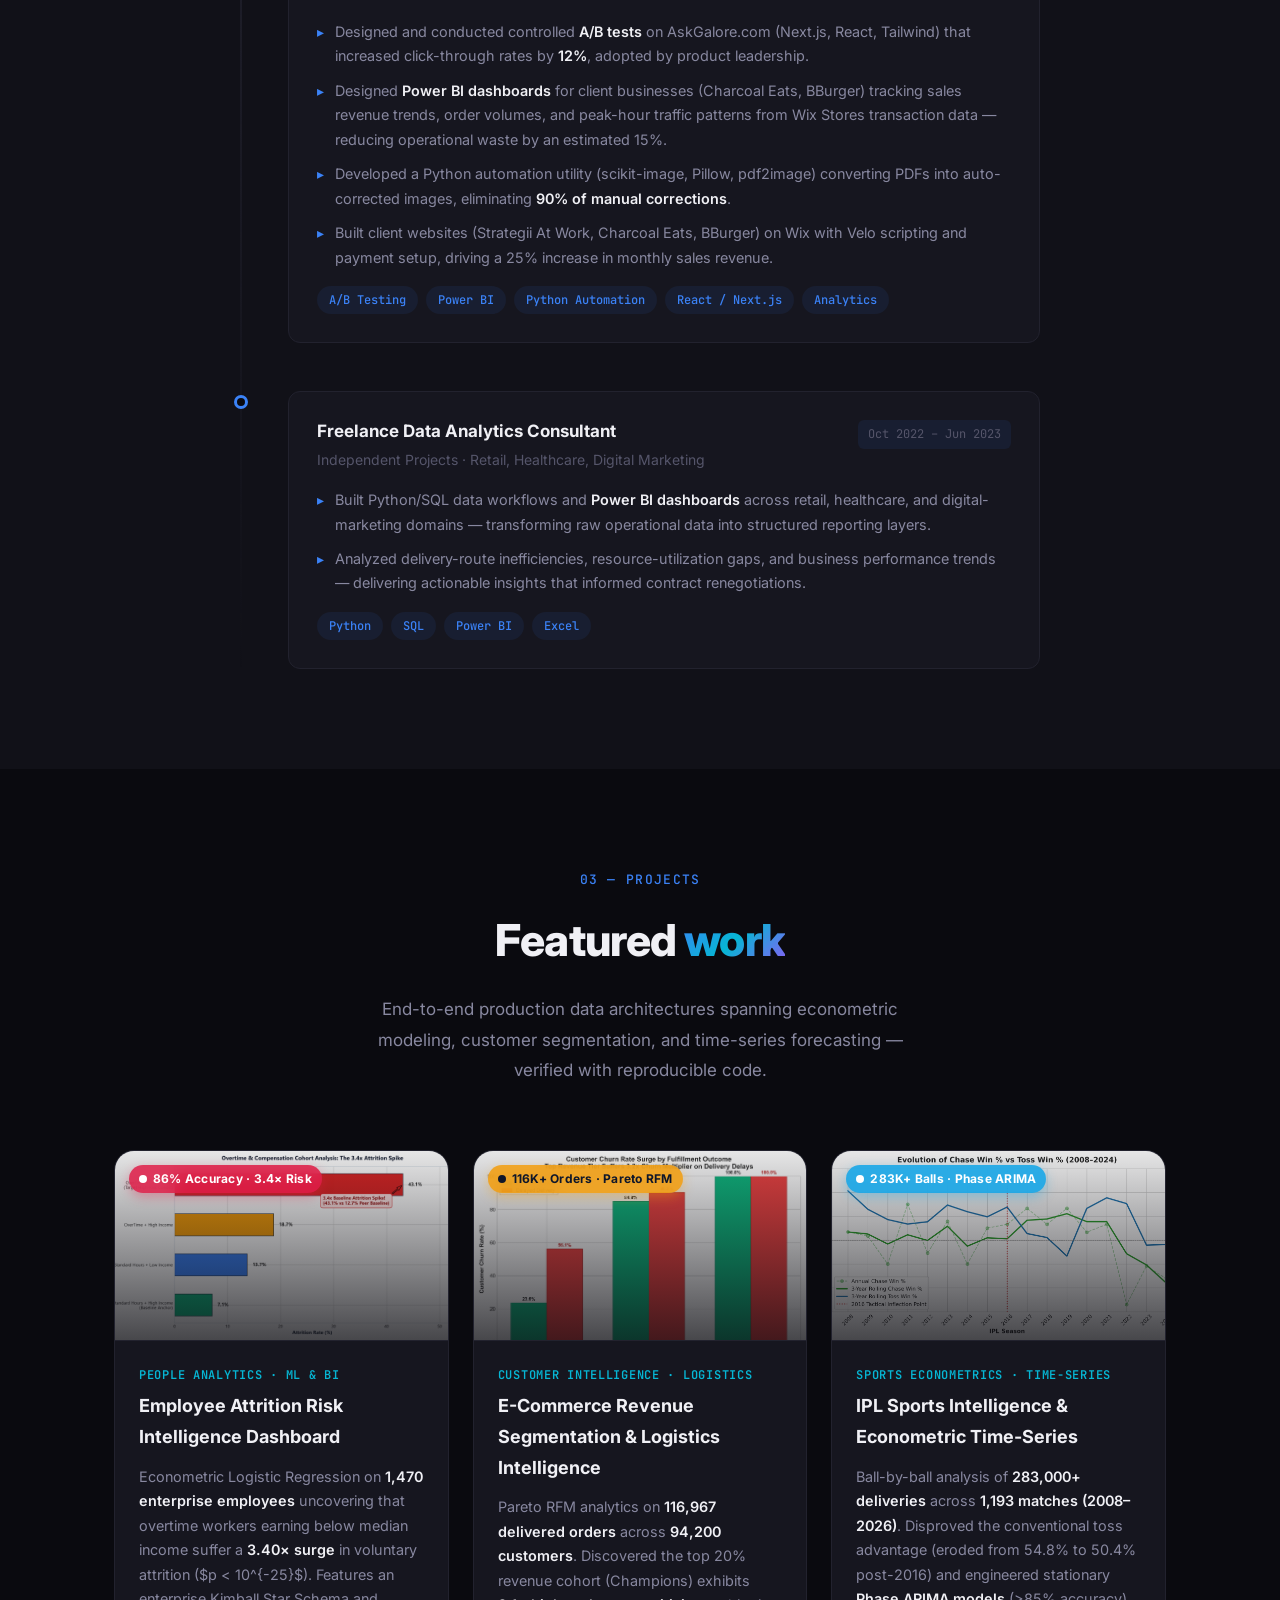
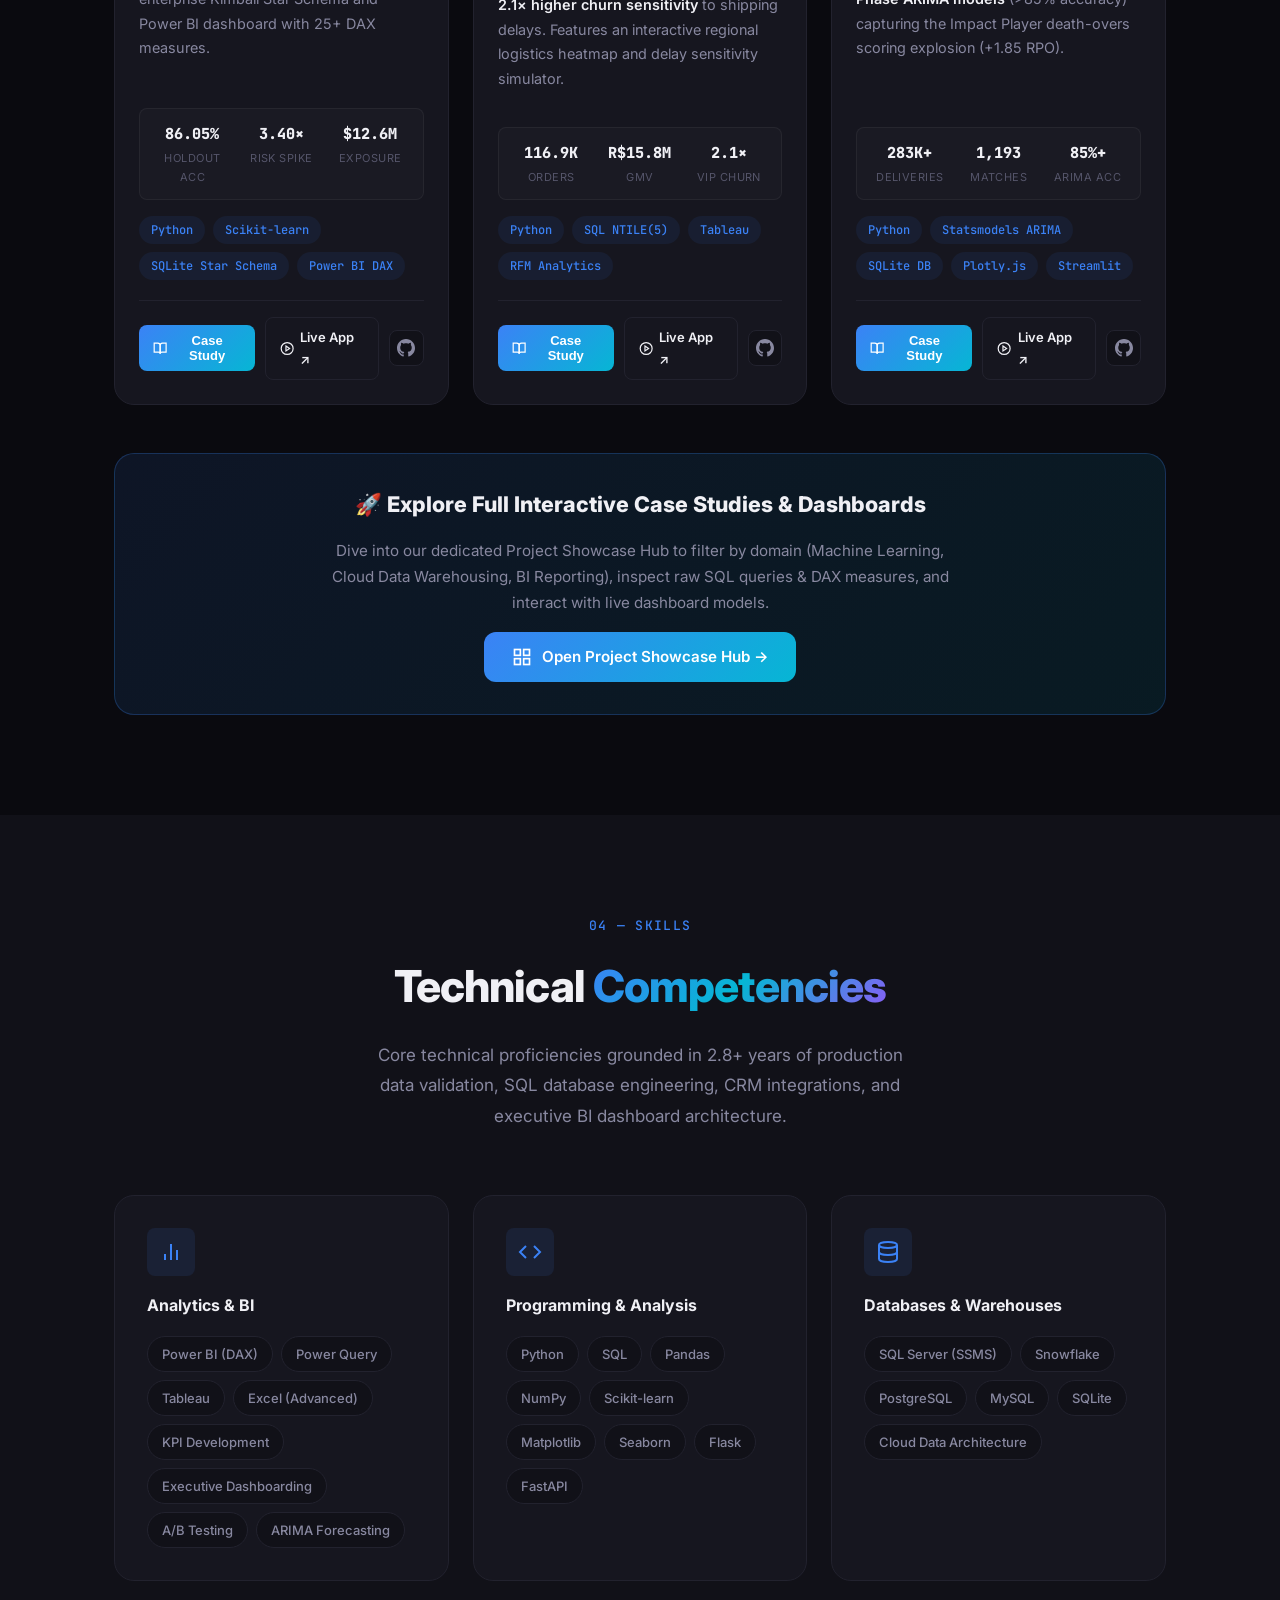
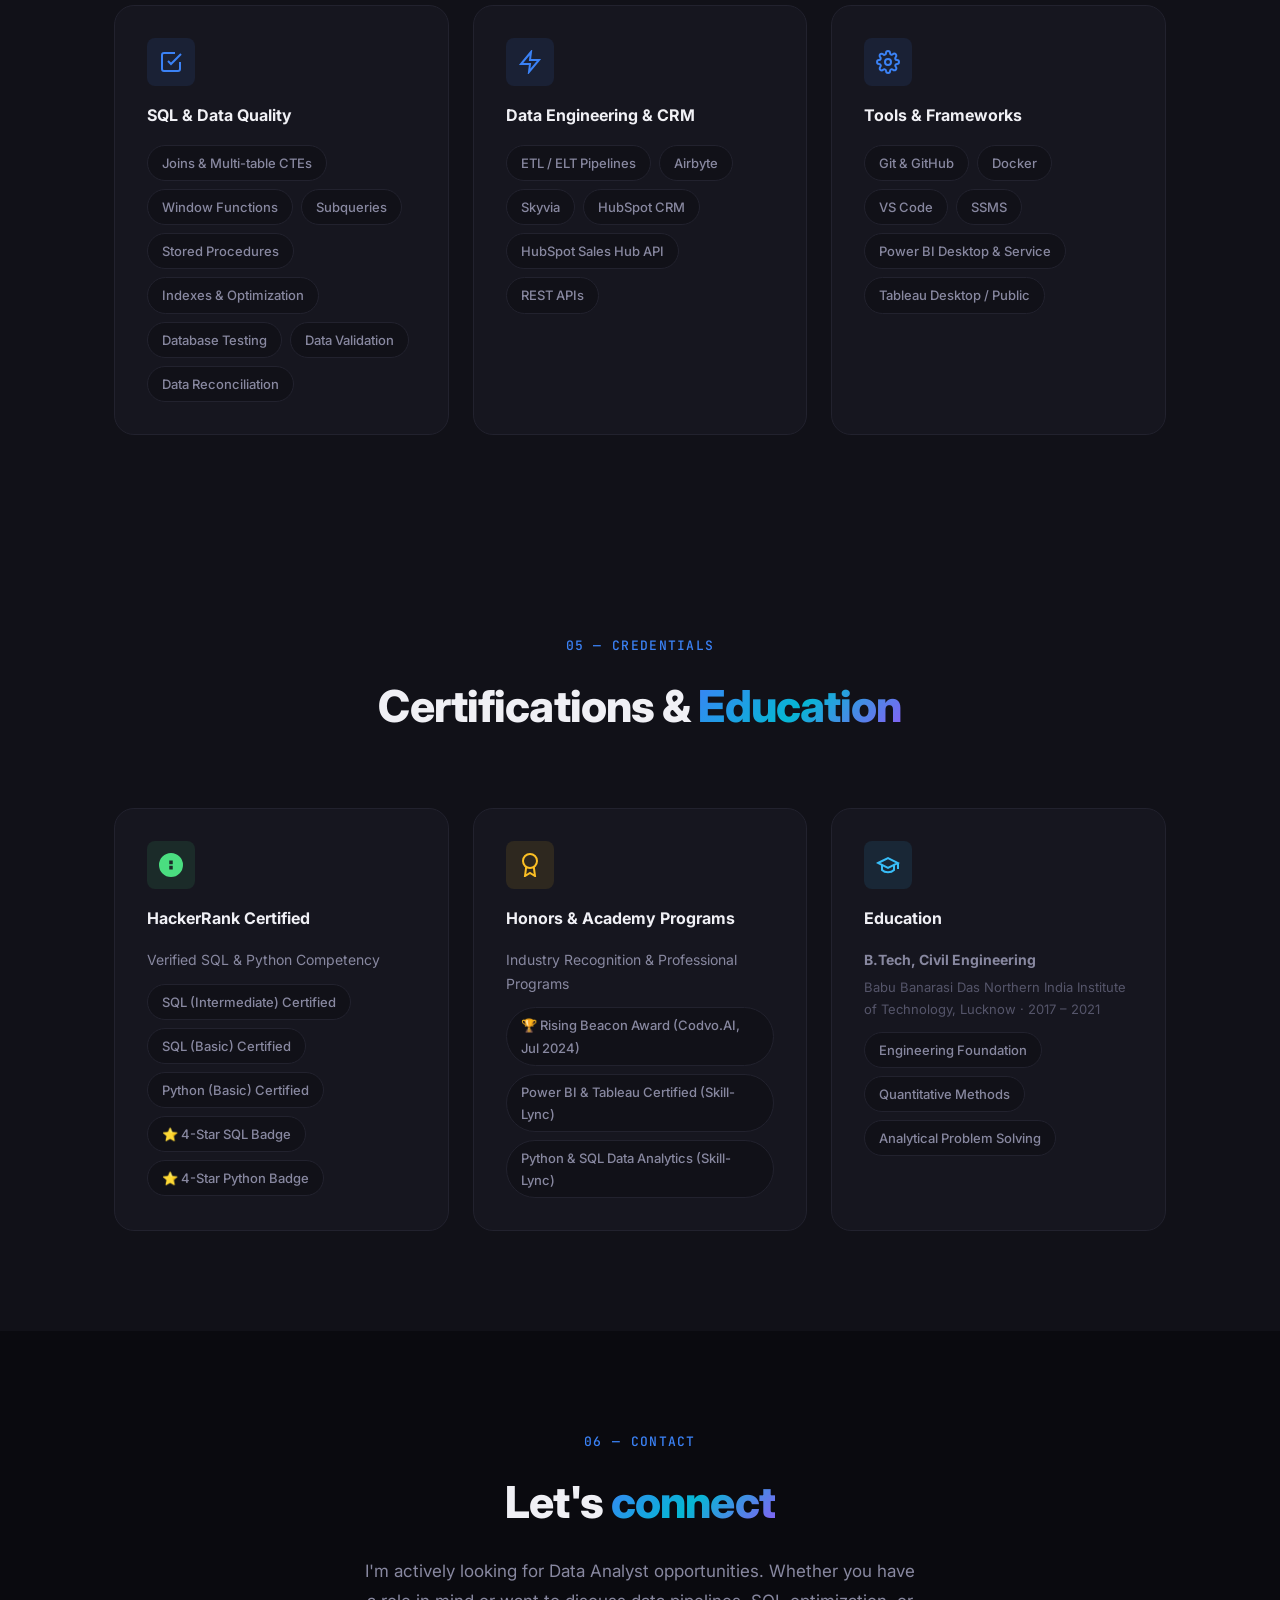
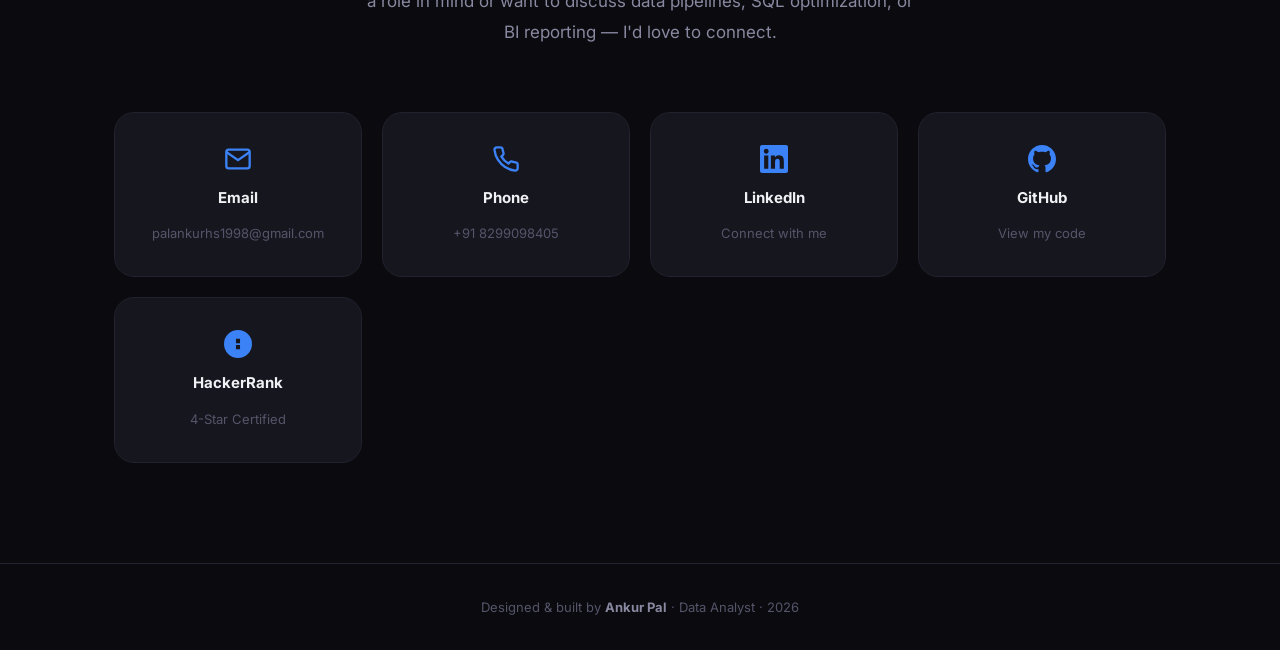
==== commit 31a312d2: "Make terminal badge logo ultra attractive with blinking cursor, neon glow, and SVG chevron" ====
--- a/index.html
+++ b/index.html
@@ -17,7 +17,7 @@
         <div class="nav-container">
             <a href="#hero" class="nav-logo" aria-label="Ankur Pal - Portfolio Home">
                 <span class="logo-terminal-badge">
-                    <span class="logo-prompt">&gt;_</span>
+                    <svg class="logo-chevron" width="13" height="13" viewBox="0 0 24 24" fill="none" stroke="currentColor" stroke-width="3.5" stroke-linecap="round" stroke-linejoin="round"><polyline points="9 18 15 12 9 6"></polyline></svg><span class="logo-cursor">_</span>
                     <span class="logo-text">AP</span>
                 </span>
             </a>
--- a/css/style.css
+++ b/css/style.css
@@ -108,41 +108,61 @@
 }
 
 .logo-terminal-badge {
+    position: relative;
     display: inline-flex;
     align-items: center;
     gap: 7px;
-    padding: 5px 12px;
-    background: rgba(14, 165, 233, 0.08);
-    border: 1.5px solid #38bdf8;
-    border-radius: 9px;
-    box-shadow: 0 0 12px rgba(56, 189, 248, 0.2), inset 0 0 8px rgba(56, 189, 248, 0.06);
-    transition: all 0.25s cubic-bezier(0.4, 0, 0.2, 1);
+    padding: 6px 14px;
+    background: linear-gradient(135deg, rgba(14, 165, 233, 0.12) 0%, rgba(15, 23, 42, 0.9) 100%);
+    border: 1.8px solid #38bdf8;
+    border-radius: 10px;
+    box-shadow: 0 0 16px rgba(56, 189, 248, 0.25), 0 2px 8px rgba(0, 0, 0, 0.5), inset 0 1px 1px rgba(255, 255, 255, 0.18);
+    backdrop-filter: blur(12px);
+    -webkit-backdrop-filter: blur(12px);
+    transition: all 0.3s cubic-bezier(0.4, 0, 0.2, 1);
+    cursor: pointer;
 }
 
 .nav-logo:hover .logo-terminal-badge {
-    background: rgba(14, 165, 233, 0.16);
-    border-color: #7dd3fc;
-    box-shadow: 0 0 20px rgba(56, 189, 248, 0.45), inset 0 0 12px rgba(56, 189, 248, 0.15);
-    transform: translateY(-1px);
-}
-
-.logo-prompt {
+    background: linear-gradient(135deg, rgba(14, 165, 233, 0.24) 0%, rgba(30, 41, 59, 0.95) 100%);
+    border-color: #67e8f9;
+    box-shadow: 0 0 25px rgba(56, 189, 248, 0.55), 0 4px 14px rgba(0, 0, 0, 0.6), inset 0 0 12px rgba(56, 189, 248, 0.2);
+    transform: translateY(-2px);
+}
+
+.logo-chevron {
+    color: #38bdf8;
+    filter: drop-shadow(0 0 6px rgba(56, 189, 248, 0.8));
+    display: inline-flex;
+    align-items: center;
+}
+
+.logo-cursor {
     font-family: var(--font-mono);
     font-size: 1.15rem;
-    font-weight: 800;
+    font-weight: 900;
     color: #38bdf8;
-    letter-spacing: -0.04em;
-    text-shadow: 0 0 8px rgba(56, 189, 248, 0.7);
     line-height: 1;
+    margin-left: -3px;
+    margin-right: 3px;
+    text-shadow: 0 0 8px rgba(56, 189, 248, 0.85);
+    animation: terminalCursorBlink 1.1s infinite;
+}
+
+@keyframes terminalCursorBlink {
+    0%, 45% { opacity: 1; }
+    50%, 95% { opacity: 0; }
+    100% { opacity: 1; }
 }
 
 .logo-text {
     font-family: var(--font-sans);
-    font-size: 1.1rem;
-    font-weight: 800;
+    font-size: 1.18rem;
+    font-weight: 900;
     color: #ffffff;
-    letter-spacing: 0.05em;
+    letter-spacing: 0.08em;
     line-height: 1;
+    text-shadow: 0 1px 3px rgba(0, 0, 0, 0.5);
 }
 
 .nav-links {
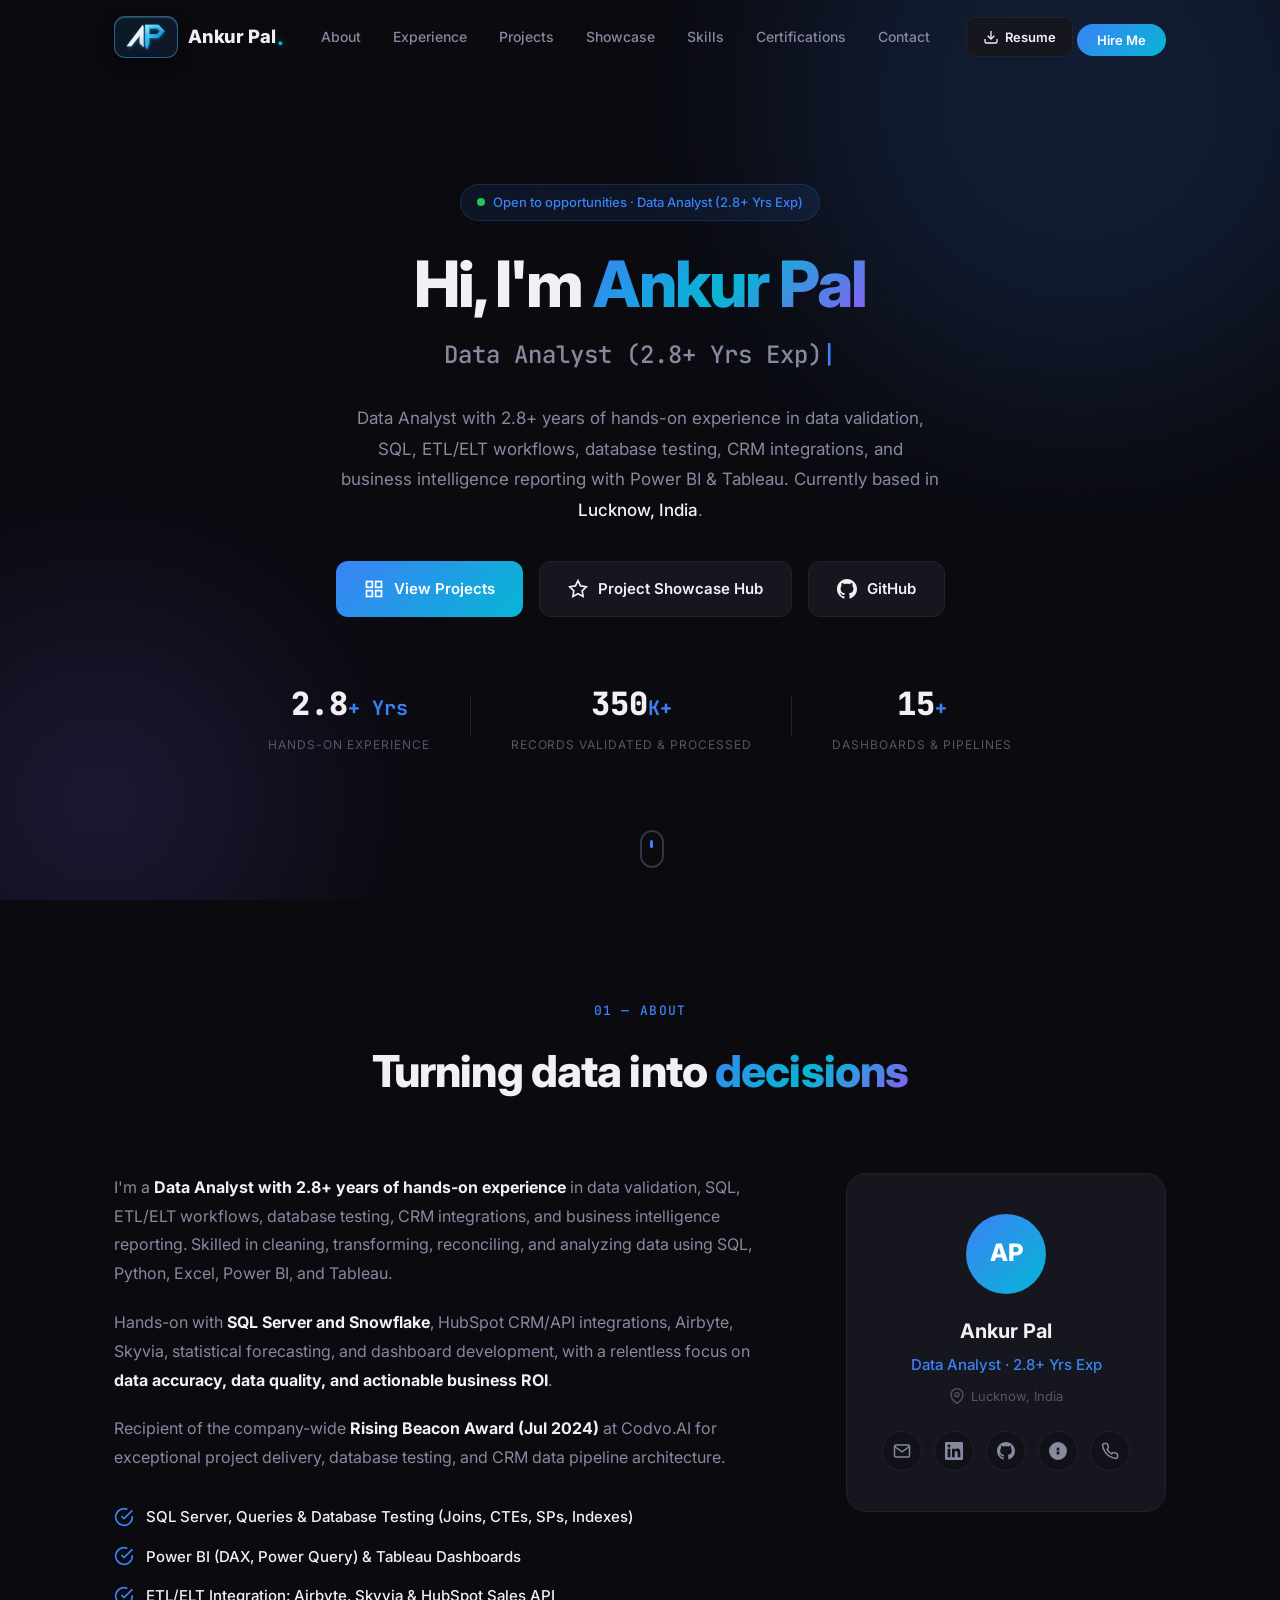
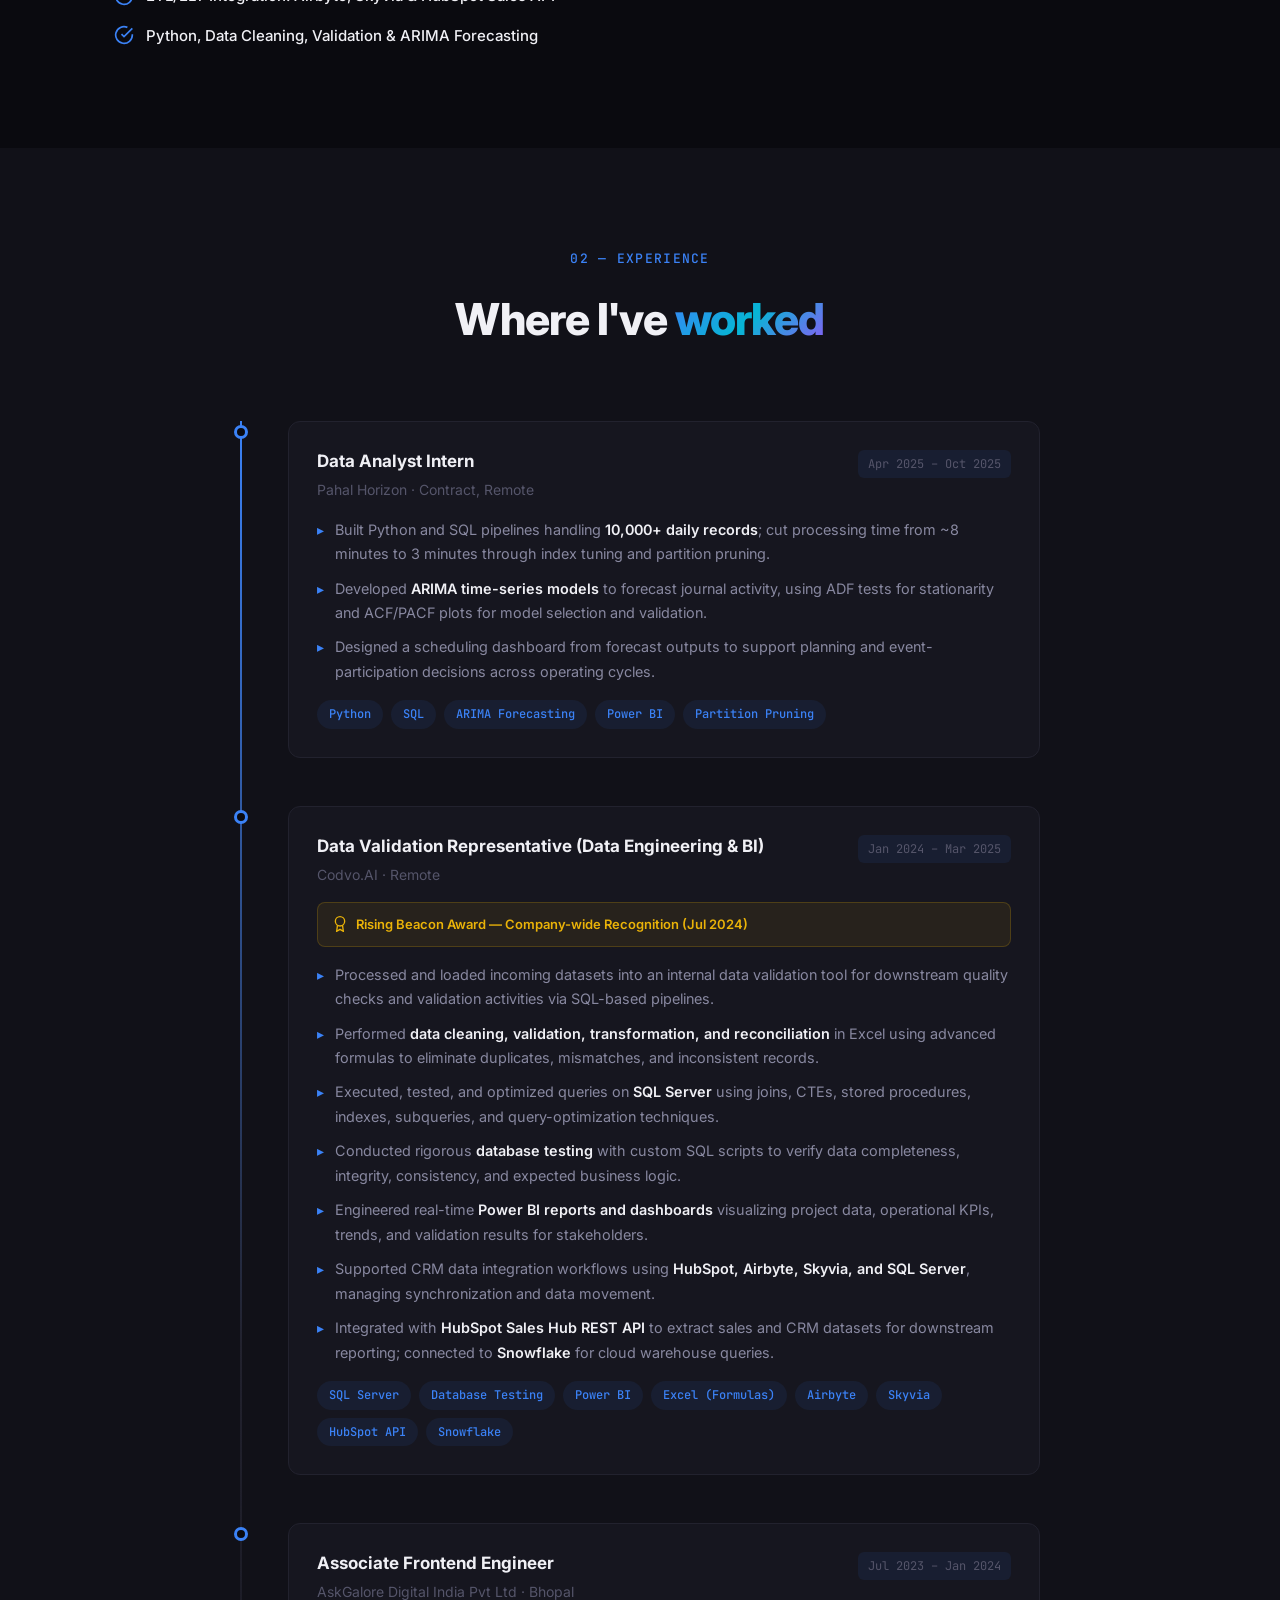
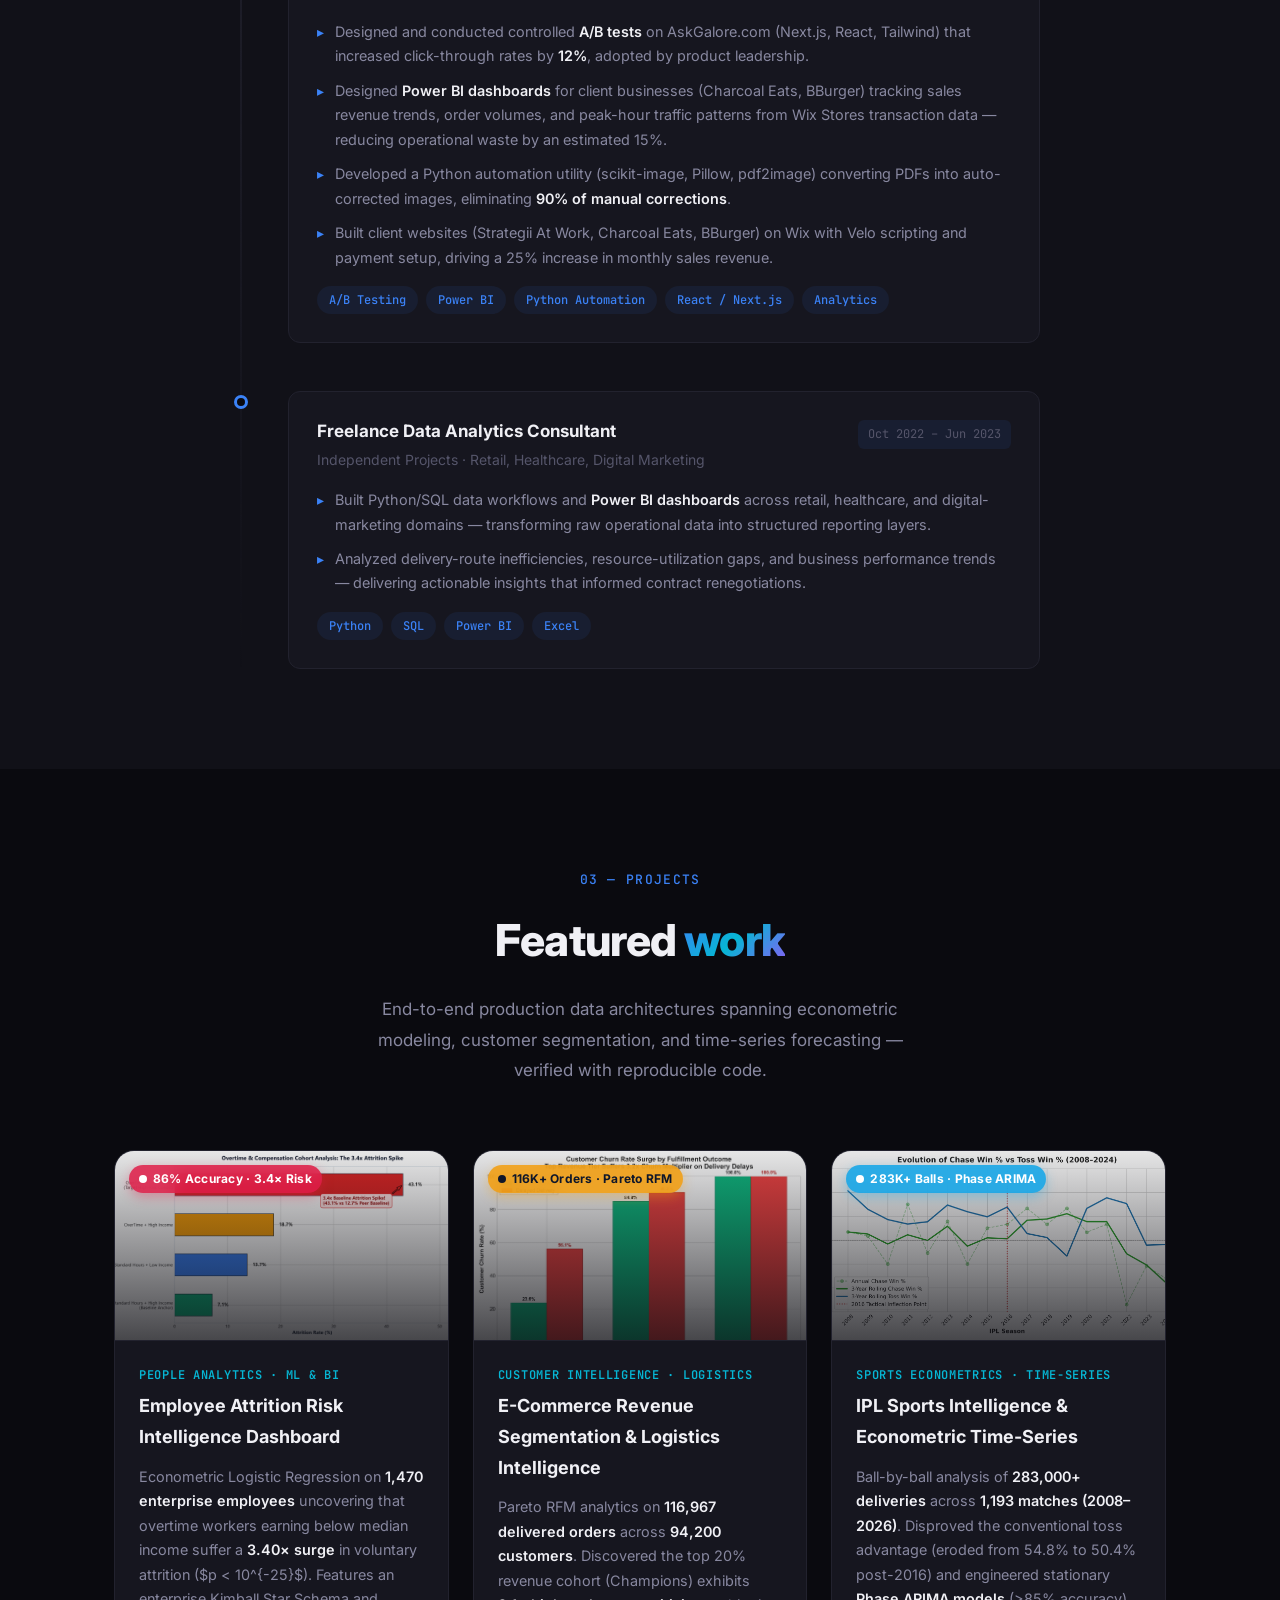
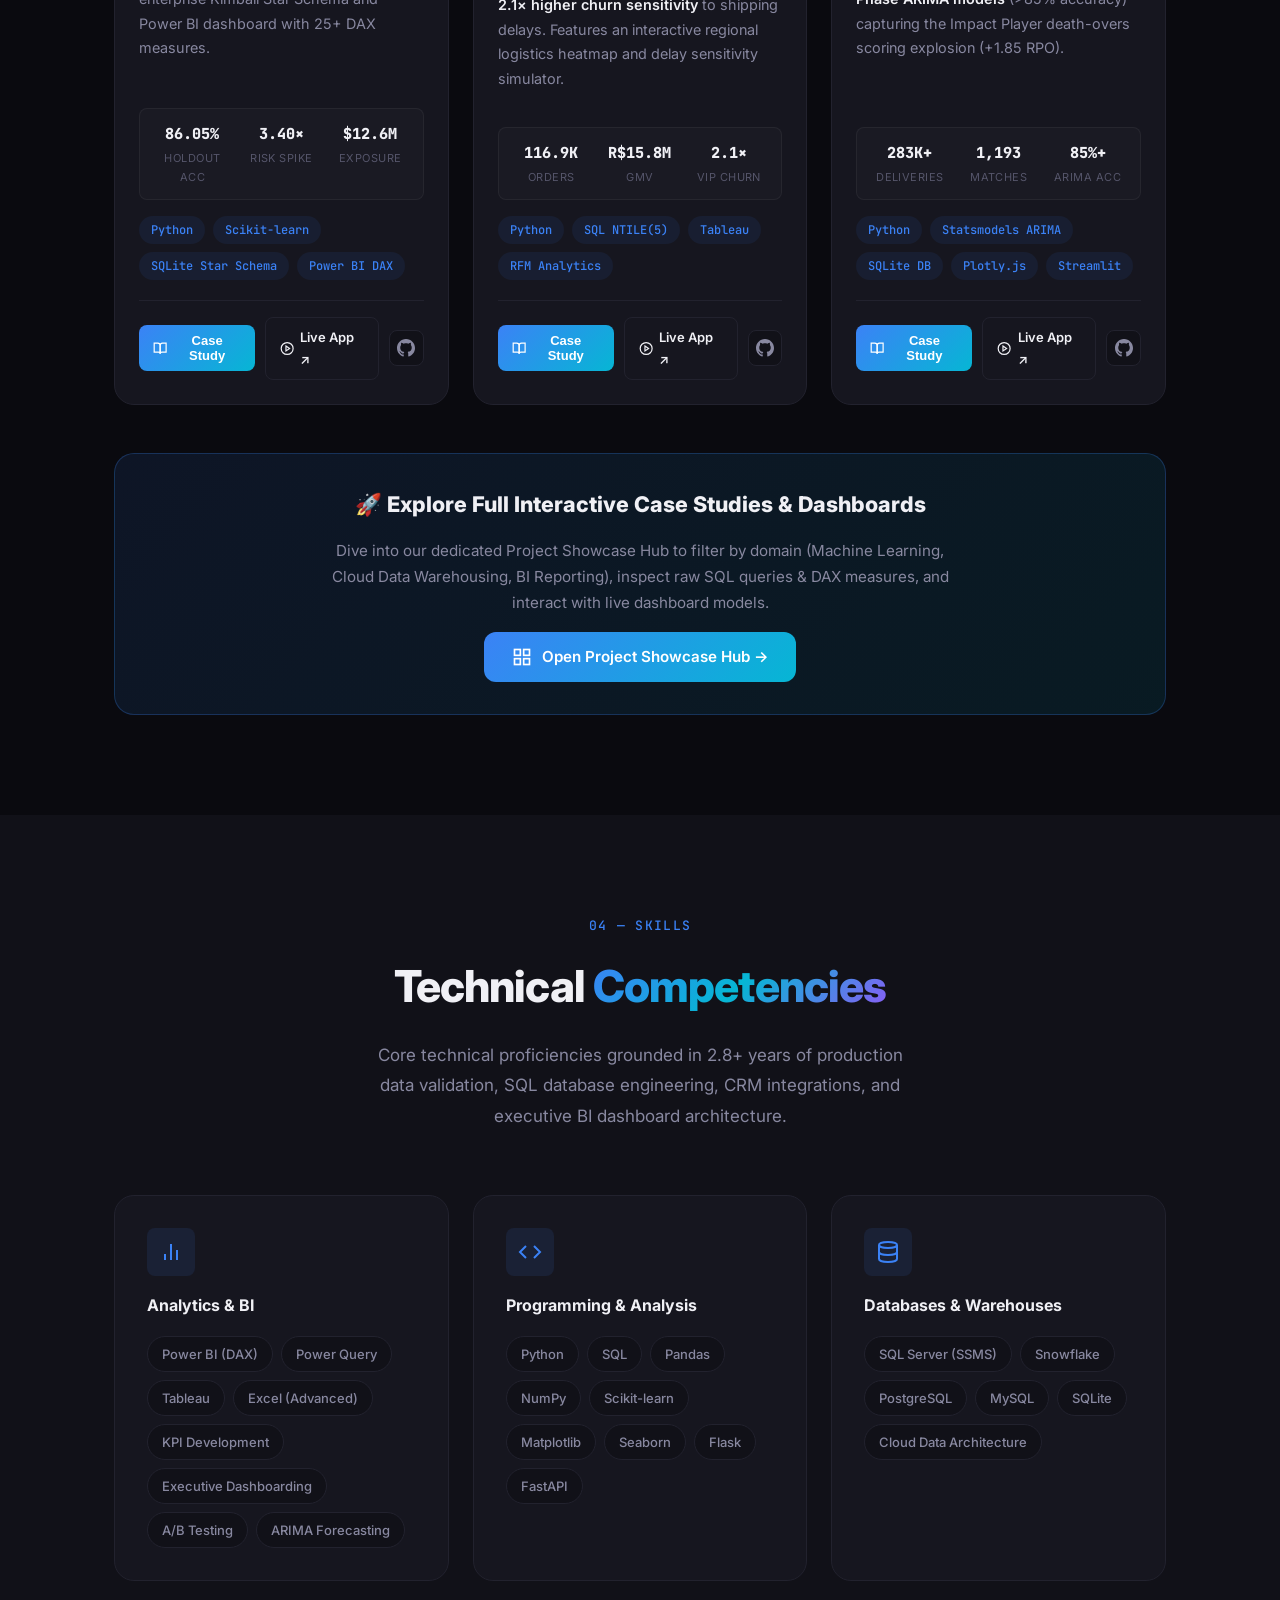
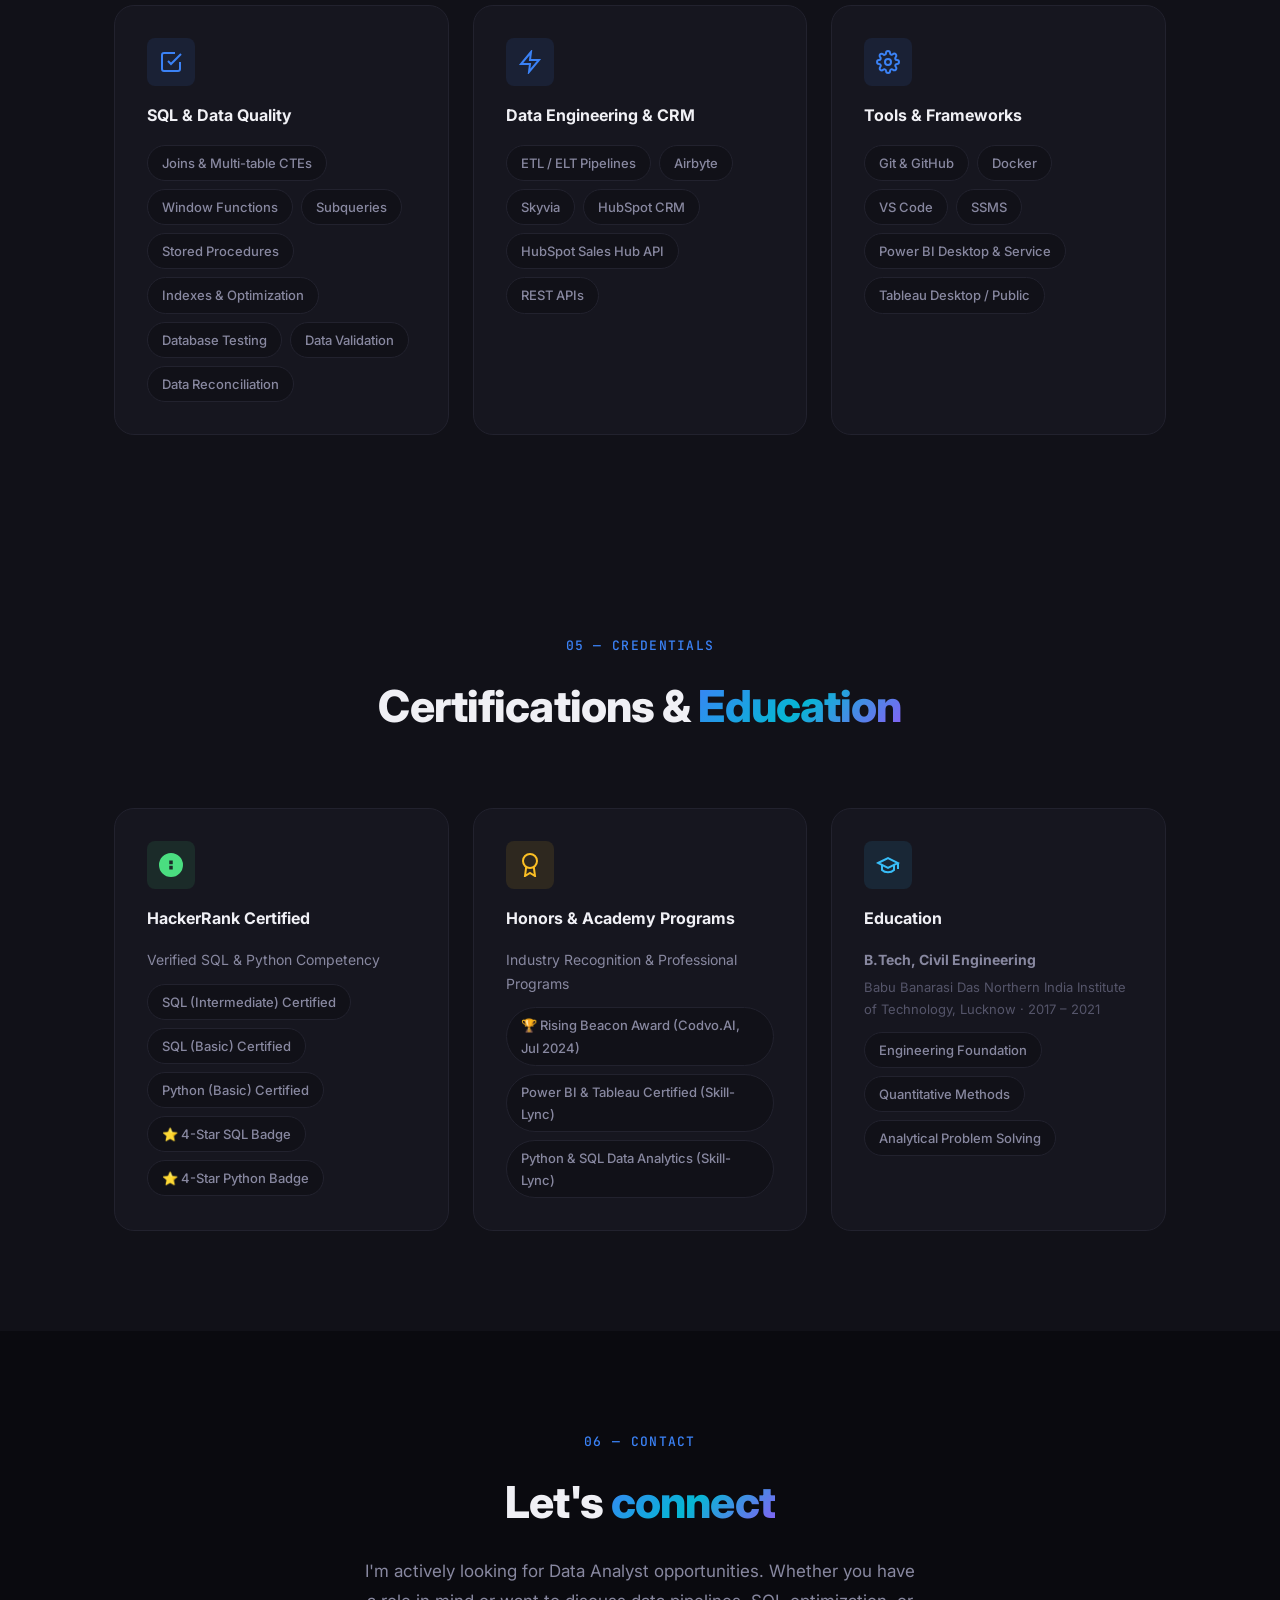
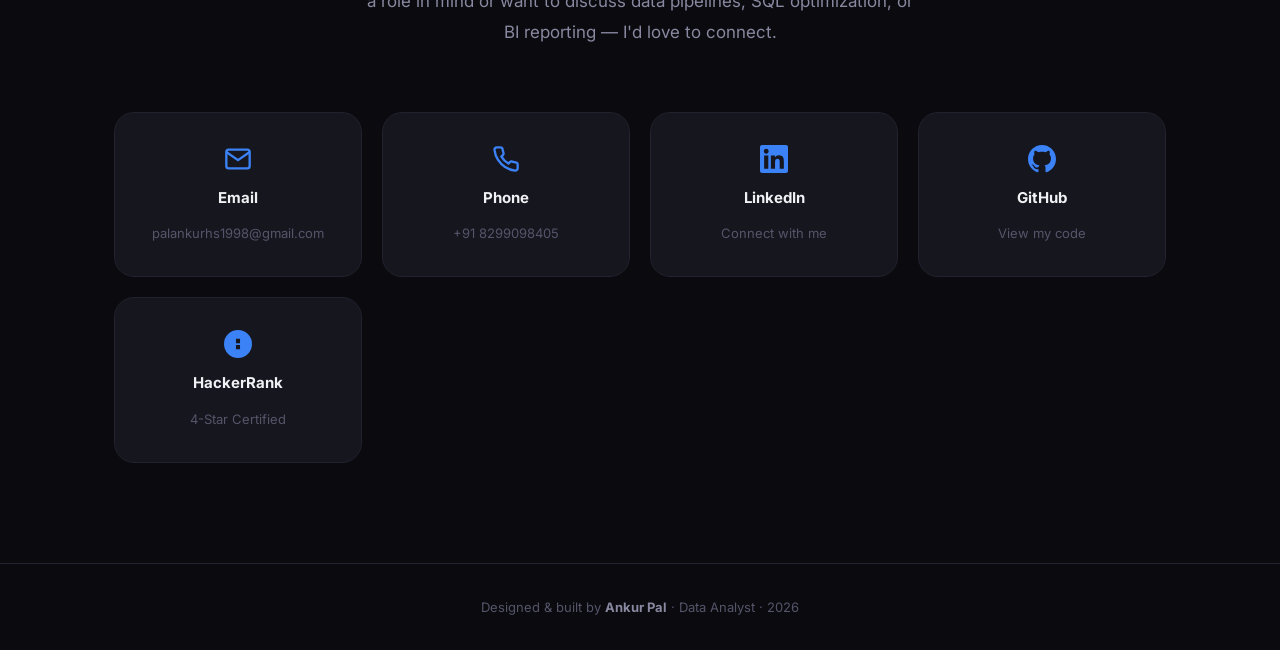
==== commit 09efe970: "Update navbar logo to 3D geometric monogram AP with interactive tilt and glow effects" ====
--- a/index.html
+++ b/index.html
@@ -16,10 +16,42 @@
     <nav class="nav" id="nav">
         <div class="nav-container">
             <a href="#hero" class="nav-logo" aria-label="Ankur Pal - Portfolio Home">
-                <span class="logo-terminal-badge">
-                    <svg class="logo-chevron" width="13" height="13" viewBox="0 0 24 24" fill="none" stroke="currentColor" stroke-width="3.5" stroke-linecap="round" stroke-linejoin="round"><polyline points="9 18 15 12 9 6"></polyline></svg><span class="logo-cursor">_</span>
-                    <span class="logo-text">AP</span>
+                <span class="logo-3d-badge">
+                    <svg class="ap-3d-logo" viewBox="0 0 160 105" fill="none" xmlns="http://www.w3.org/2000/svg">
+                        <defs>
+                            <linearGradient id="apA3dGrad" x1="0%" y1="0%" x2="100%" y2="100%">
+                                <stop offset="0%" stop-color="#ffffff"/>
+                                <stop offset="55%" stop-color="#f1f5f9"/>
+                                <stop offset="100%" stop-color="#cbd5e1"/>
+                            </linearGradient>
+                            <linearGradient id="apP3dGrad" x1="0%" y1="0%" x2="100%" y2="100%">
+                                <stop offset="0%" stop-color="#67e8f9"/>
+                                <stop offset="35%" stop-color="#38bdf8"/>
+                                <stop offset="75%" stop-color="#0284c7"/>
+                                <stop offset="100%" stop-color="#1d4ed8"/>
+                            </linearGradient>
+                            <linearGradient id="apFacetLight" x1="0%" y1="0%" x2="0%" y2="100%">
+                                <stop offset="0%" stop-color="#ffffff" stop-opacity="0.45"/>
+                                <stop offset="100%" stop-color="#38bdf8" stop-opacity="0.05"/>
+                            </linearGradient>
+                            <filter id="apGlowFilter" x="-20%" y="-20%" width="150%" height="150%">
+                                <feDropShadow dx="0" dy="2" stdDeviation="4" flood-color="#38bdf8" flood-opacity="0.45"/>
+                                <feDropShadow dx="0" dy="6" stdDeviation="8" flood-color="#0284c7" flood-opacity="0.25"/>
+                            </filter>
+                        </defs>
+                        <g filter="url(#apGlowFilter)">
+                            <!-- Letter A: Sharp White Geometric Slash & Chevron -->
+                            <path d="M 6,88 L 68,6 L 71,13 L 71,92 L 56,76 L 56,48 L 24,88 Z" fill="url(#apA3dGrad)"/>
+                            <!-- Letter P: Electric Blue Geometric Loop & Pointed Stem -->
+                            <path fill-rule="evenodd" d="M 77,6 L 127,6 L 151,31 L 127,56 L 93,56 L 93,76 L 85,99 L 77,88 Z M 93,20 L 122,20 L 133,31 L 122,42 L 93,42 Z" fill="url(#apP3dGrad)"/>
+                            <!-- 3D Beveled Highlight Facet on P -->
+                            <path d="M 77,6 L 93,20 L 93,56 L 77,56 Z" fill="url(#apFacetLight)"/>
+                            <!-- Top Edge Lustre Highlight -->
+                            <path d="M 77,6 L 127,6 L 151,31 L 146,31 L 124,10 L 77,10 Z" fill="#ffffff" opacity="0.3"/>
+                        </g>
+                    </svg>
                 </span>
+                <span class="logo-brand-name">Ankur Pal<span class="logo-brand-dot">.</span></span>
             </a>
             <ul class="nav-links" id="navLinks">
                 <li><a href="#about">About</a></li>
--- a/css/style.css
+++ b/css/style.css
@@ -100,69 +100,89 @@
     justify-content: space-between;
 }
 
+/* ==========================================
+   3D Geometric Monogram Logo (Row 2, Col 1)
+   ========================================== */
 .nav-logo {
     display: inline-flex;
     align-items: center;
+    gap: 10px;
     text-decoration: none;
-    transition: var(--transition);
-}
-
-.logo-terminal-badge {
+    perspective: 800px;
+    transition: var(--transition);
+}
+
+.logo-3d-badge {
     position: relative;
     display: inline-flex;
     align-items: center;
-    gap: 7px;
-    padding: 6px 14px;
+    justify-content: center;
+    padding: 6px 10px;
     background: linear-gradient(135deg, rgba(14, 165, 233, 0.12) 0%, rgba(15, 23, 42, 0.9) 100%);
-    border: 1.8px solid #38bdf8;
-    border-radius: 10px;
-    box-shadow: 0 0 16px rgba(56, 189, 248, 0.25), 0 2px 8px rgba(0, 0, 0, 0.5), inset 0 1px 1px rgba(255, 255, 255, 0.18);
+    border: 1.6px solid rgba(56, 189, 248, 0.45);
+    border-radius: 11px;
+    box-shadow: 0 4px 16px rgba(0, 0, 0, 0.5), inset 0 1px 1px rgba(255, 255, 255, 0.18);
     backdrop-filter: blur(12px);
     -webkit-backdrop-filter: blur(12px);
-    transition: all 0.3s cubic-bezier(0.4, 0, 0.2, 1);
+    transition: all 0.4s cubic-bezier(0.34, 1.56, 0.64, 1);
+    transform-style: preserve-3d;
     cursor: pointer;
 }
 
-.nav-logo:hover .logo-terminal-badge {
-    background: linear-gradient(135deg, rgba(14, 165, 233, 0.24) 0%, rgba(30, 41, 59, 0.95) 100%);
-    border-color: #67e8f9;
-    box-shadow: 0 0 25px rgba(56, 189, 248, 0.55), 0 4px 14px rgba(0, 0, 0, 0.6), inset 0 0 12px rgba(56, 189, 248, 0.2);
-    transform: translateY(-2px);
-}
-
-.logo-chevron {
-    color: #38bdf8;
-    filter: drop-shadow(0 0 6px rgba(56, 189, 248, 0.8));
+.ap-3d-logo {
+    display: block;
+    width: 42px;
+    height: 28px;
+    transition: all 0.4s cubic-bezier(0.34, 1.56, 0.64, 1);
+    transform-style: preserve-3d;
+}
+
+.logo-brand-name {
+    font-family: var(--font-sans);
+    font-size: 1.15rem;
+    font-weight: 800;
+    color: var(--text-primary);
+    letter-spacing: -0.01em;
     display: inline-flex;
     align-items: center;
-}
-
-.logo-cursor {
-    font-family: var(--font-mono);
-    font-size: 1.15rem;
-    font-weight: 900;
-    color: #38bdf8;
-    line-height: 1;
-    margin-left: -3px;
-    margin-right: 3px;
-    text-shadow: 0 0 8px rgba(56, 189, 248, 0.85);
-    animation: terminalCursorBlink 1.1s infinite;
-}
-
-@keyframes terminalCursorBlink {
-    0%, 45% { opacity: 1; }
-    50%, 95% { opacity: 0; }
-    100% { opacity: 1; }
-}
-
-.logo-text {
-    font-family: var(--font-sans);
-    font-size: 1.18rem;
-    font-weight: 900;
+    transition: var(--transition);
+}
+
+.logo-brand-dot {
+    color: var(--accent-cyan);
+    font-size: 1.35rem;
+    line-height: 0;
+    margin-left: 2px;
+    text-shadow: 0 0 8px rgba(6, 182, 212, 0.8);
+    display: inline-block;
+}
+
+/* 3D Interactive Hover State */
+.nav-logo:hover .logo-3d-badge {
+    background: linear-gradient(135deg, rgba(14, 165, 233, 0.22) 0%, rgba(30, 41, 59, 0.95) 100%);
+    border-color: #38bdf8;
+    box-shadow: 0 10px 25px -4px rgba(56, 189, 248, 0.55), 0 0 20px rgba(56, 189, 248, 0.35), inset 0 0 10px rgba(56, 189, 248, 0.2);
+    transform: perspective(800px) rotateY(-14deg) rotateX(8deg) translateY(-2px) scale(1.05);
+}
+
+.nav-logo:hover .ap-3d-logo {
+    filter: drop-shadow(0 6px 14px rgba(56, 189, 248, 0.85));
+    transform: translateZ(12px);
+}
+
+.nav-logo:hover .logo-brand-name {
     color: #ffffff;
-    letter-spacing: 0.08em;
-    line-height: 1;
-    text-shadow: 0 1px 3px rgba(0, 0, 0, 0.5);
+}
+
+.nav-logo:hover .logo-brand-dot {
+    text-shadow: 0 0 14px rgba(6, 182, 212, 1);
+    transform: scale(1.2);
+}
+
+@media (max-width: 480px) {
+    .logo-brand-name {
+        display: none;
+    }
 }
 
 .nav-links {
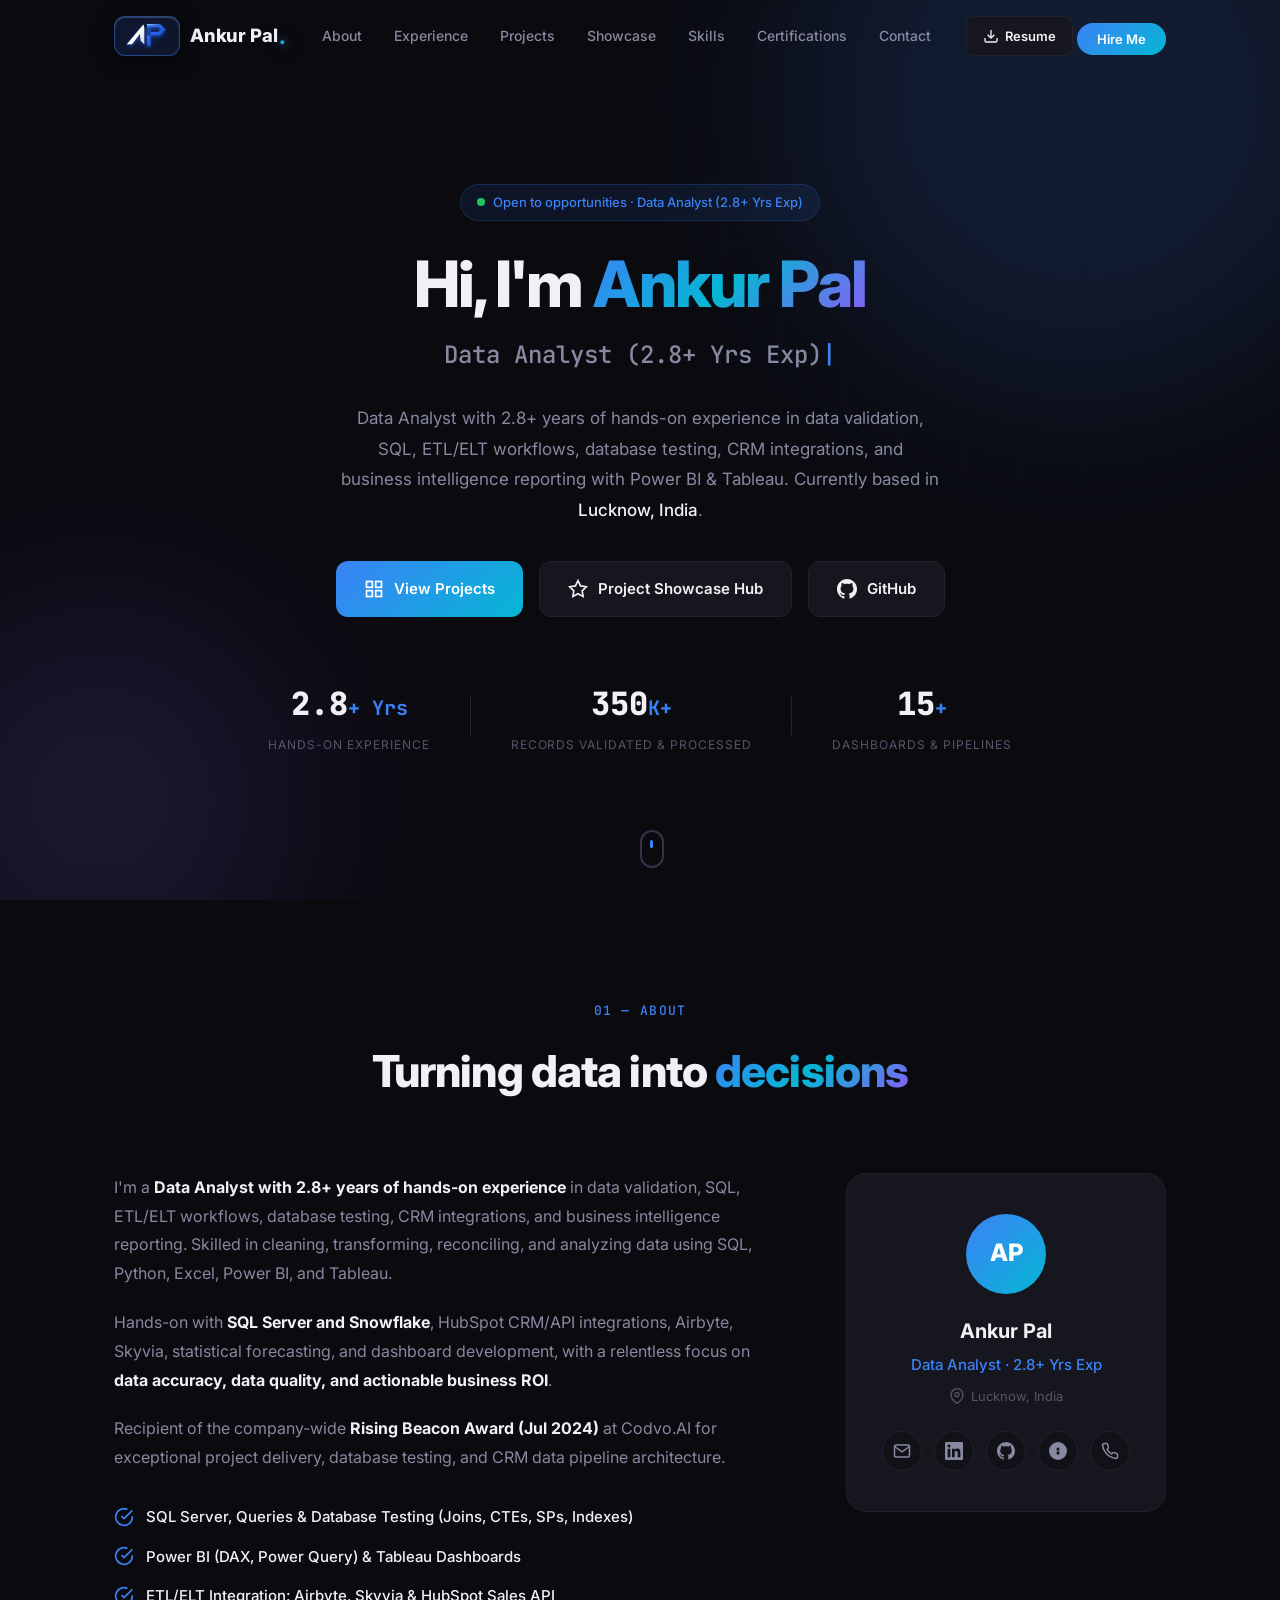
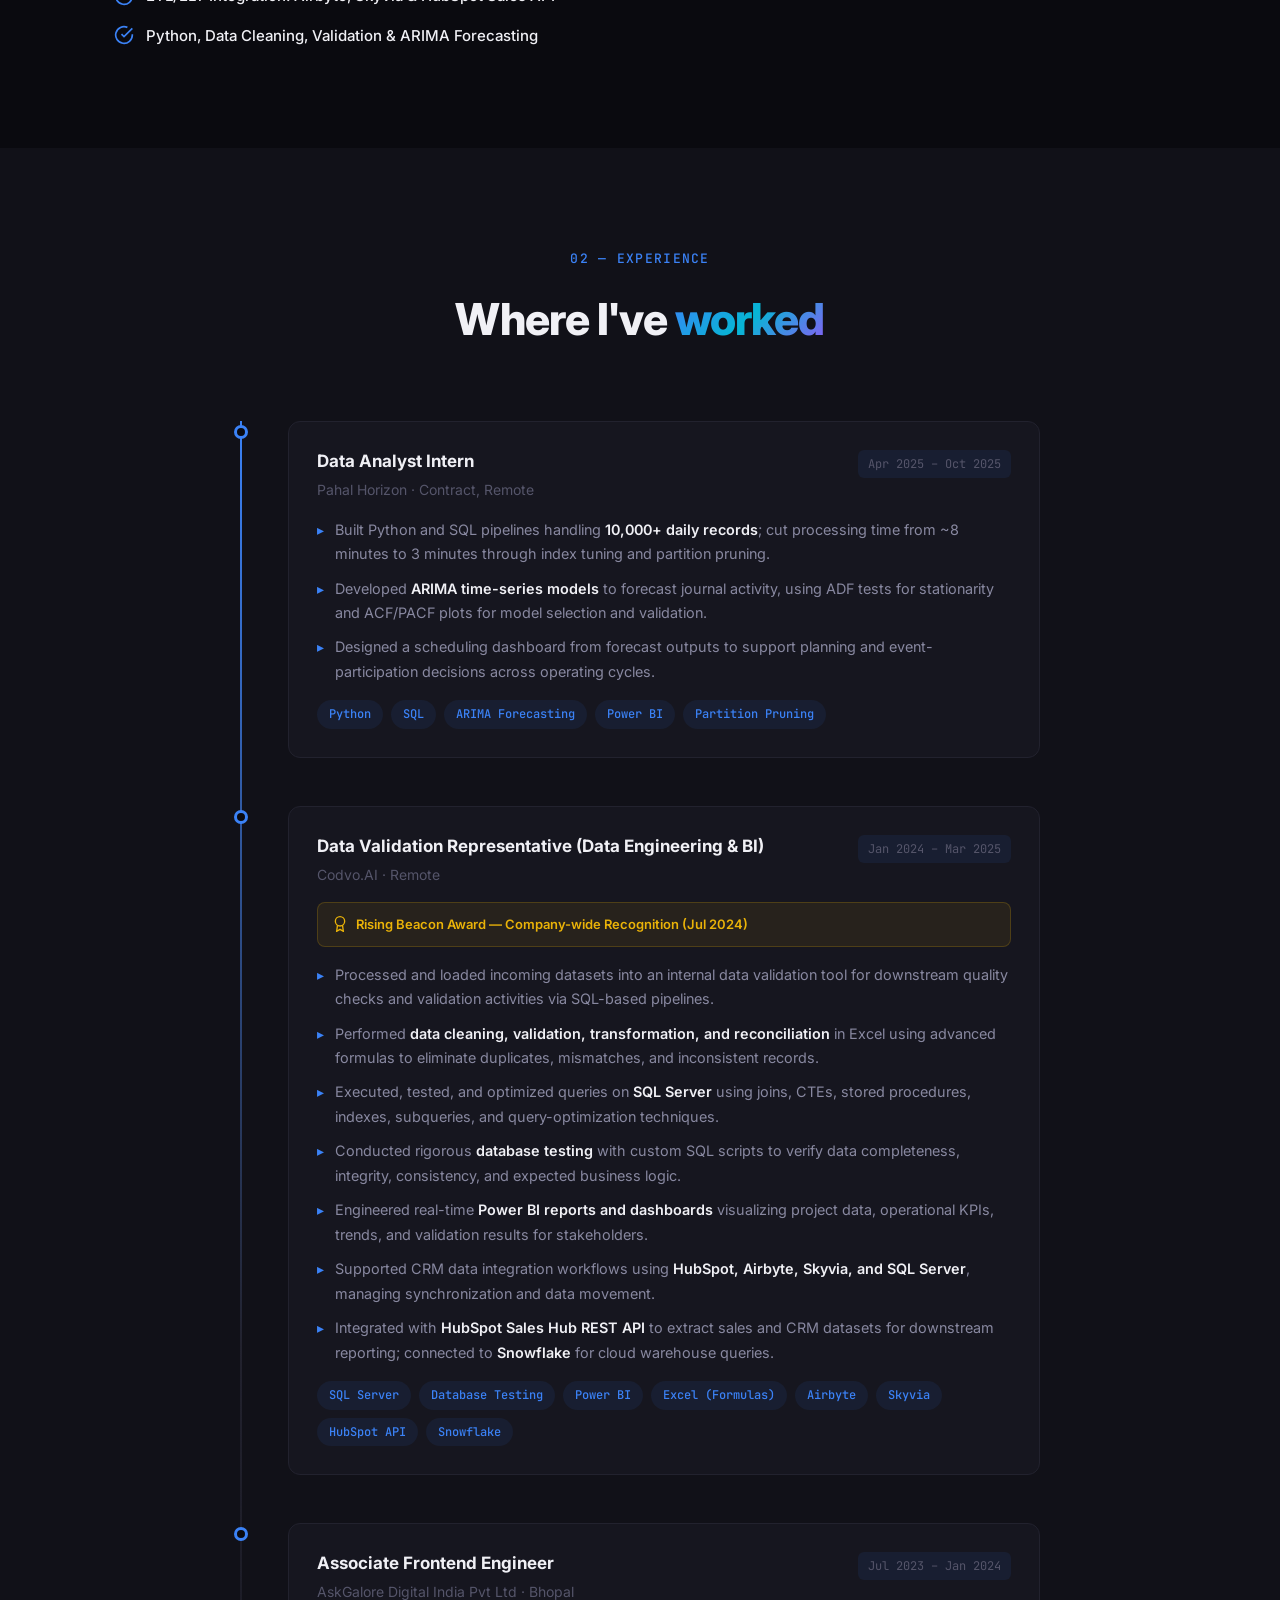
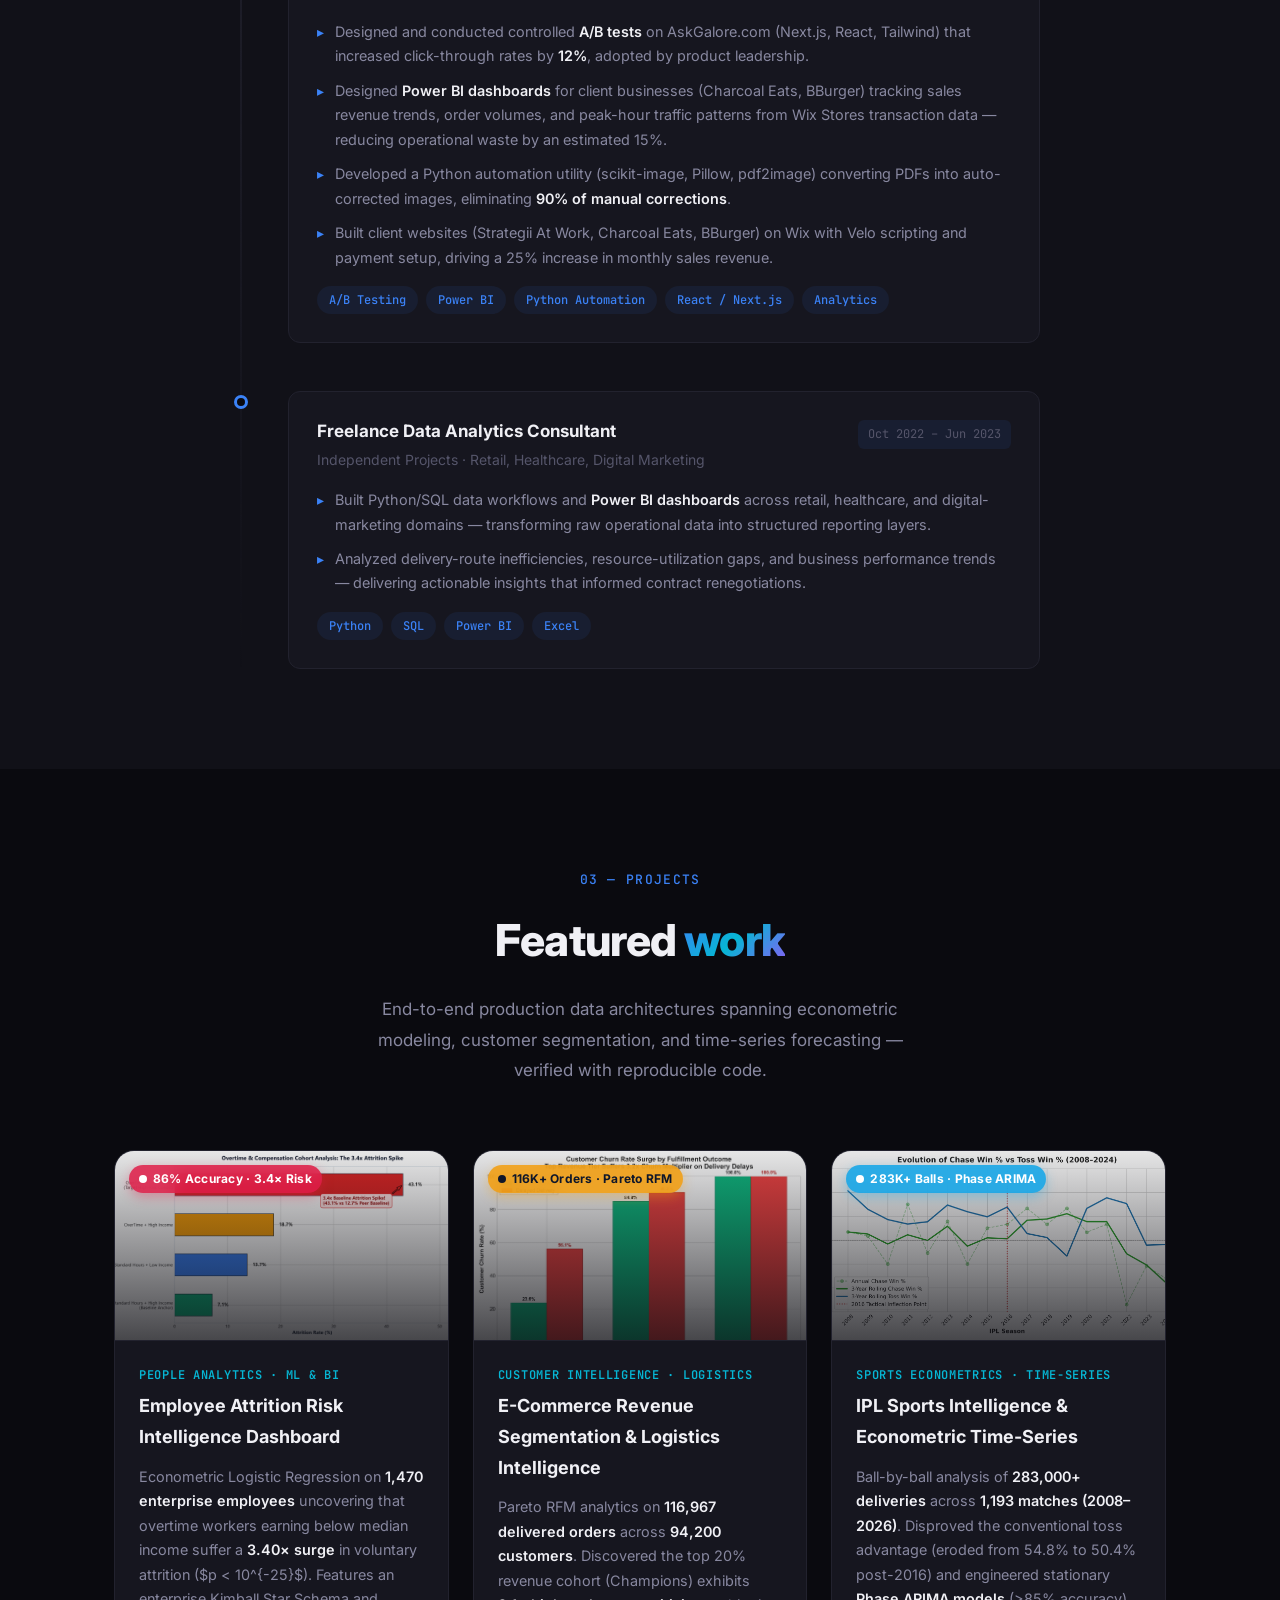
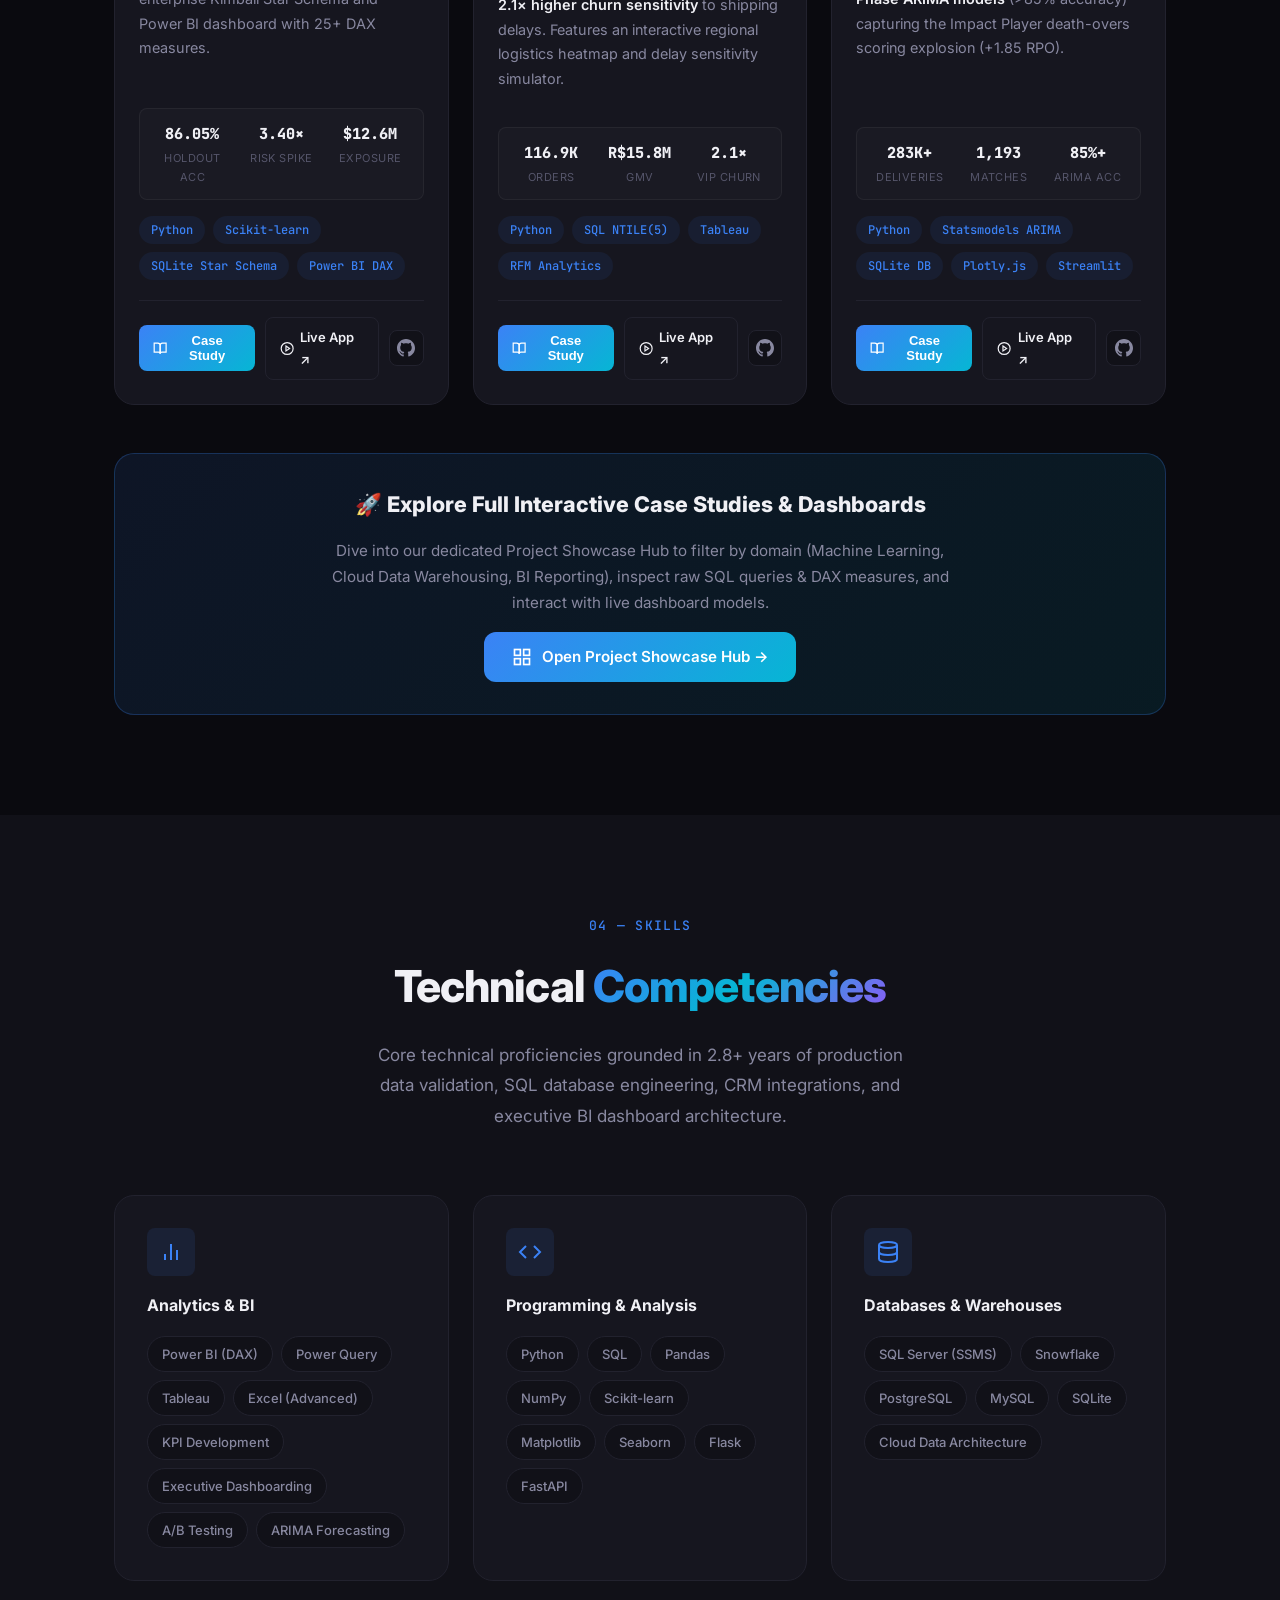
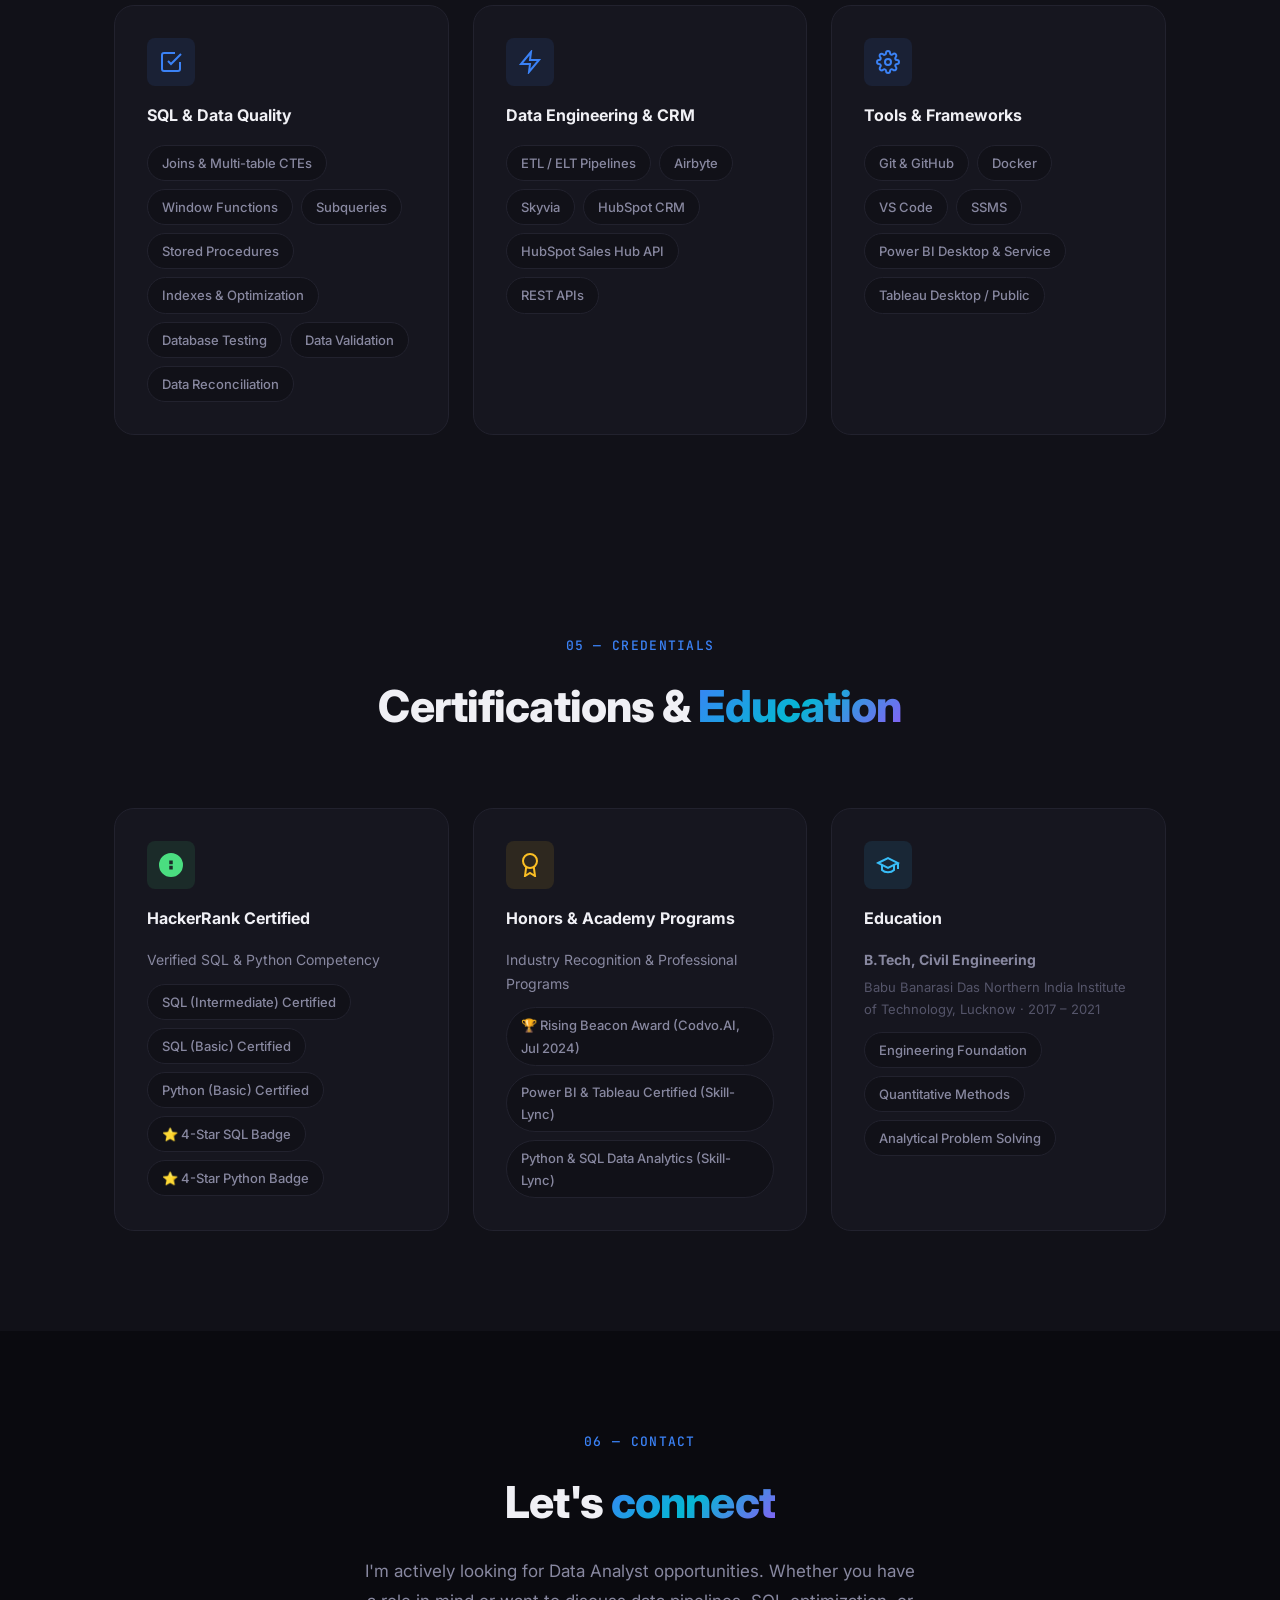
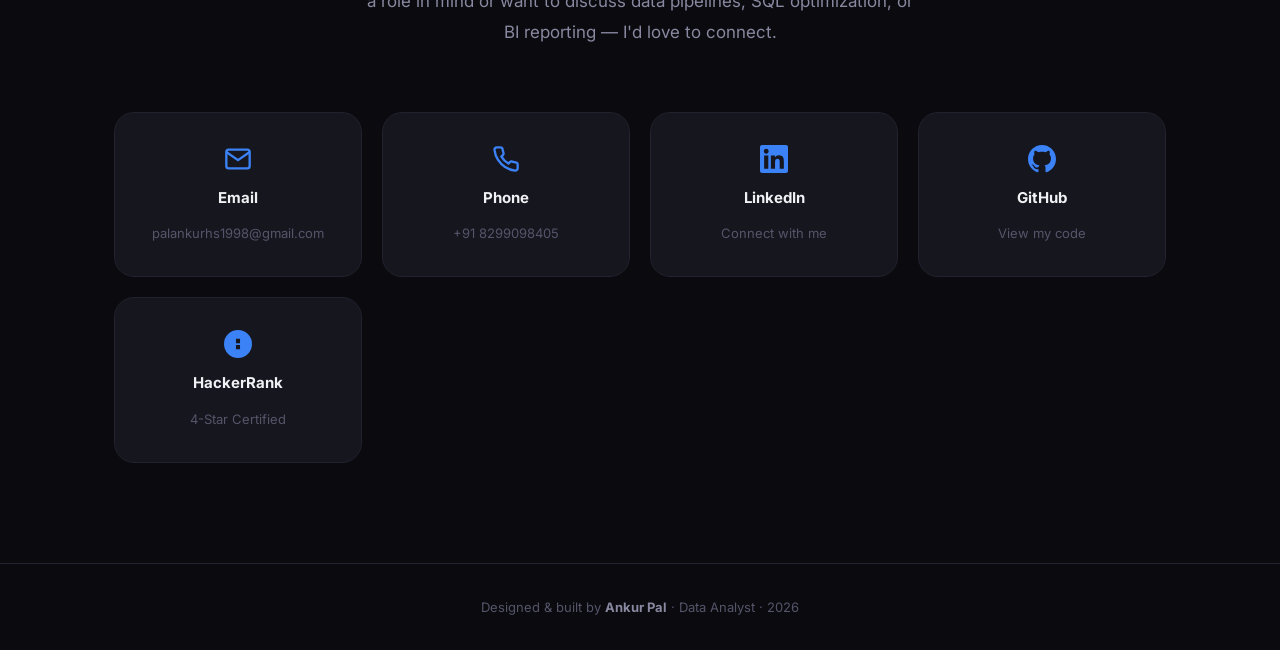
==== commit c4e0f160: "Implement exact 3D geometric AP monogram from uploaded image with electric sapphire glow and depth f" ====
--- a/index.html
+++ b/index.html
@@ -17,37 +17,56 @@
         <div class="nav-container">
             <a href="#hero" class="nav-logo" aria-label="Ankur Pal - Portfolio Home">
                 <span class="logo-3d-badge">
-                    <svg class="ap-3d-logo" viewBox="0 0 160 105" fill="none" xmlns="http://www.w3.org/2000/svg">
+                    <svg class="ap-3d-logo" viewBox="0 0 110 66" fill="none" xmlns="http://www.w3.org/2000/svg">
                         <defs>
+                            <!-- Specular Metallic White Gradient for A -->
                             <linearGradient id="apA3dGrad" x1="0%" y1="0%" x2="100%" y2="100%">
                                 <stop offset="0%" stop-color="#ffffff"/>
-                                <stop offset="55%" stop-color="#f1f5f9"/>
+                                <stop offset="55%" stop-color="#f8fafc"/>
                                 <stop offset="100%" stop-color="#cbd5e1"/>
                             </linearGradient>
+                            <!-- Electric Sapphire Blue Gradient for P -->
                             <linearGradient id="apP3dGrad" x1="0%" y1="0%" x2="100%" y2="100%">
-                                <stop offset="0%" stop-color="#67e8f9"/>
-                                <stop offset="35%" stop-color="#38bdf8"/>
-                                <stop offset="75%" stop-color="#0284c7"/>
-                                <stop offset="100%" stop-color="#1d4ed8"/>
+                                <stop offset="0%" stop-color="#3b82f6"/>
+                                <stop offset="35%" stop-color="#2563eb"/>
+                                <stop offset="85%" stop-color="#1d4ed8"/>
+                                <stop offset="100%" stop-color="#1e3a8a"/>
                             </linearGradient>
-                            <linearGradient id="apFacetLight" x1="0%" y1="0%" x2="0%" y2="100%">
-                                <stop offset="0%" stop-color="#ffffff" stop-opacity="0.45"/>
-                                <stop offset="100%" stop-color="#38bdf8" stop-opacity="0.05"/>
+                            <!-- 3D Overlapping Fold Facet (Shadow & Depth) -->
+                            <linearGradient id="apFacetDepth" x1="0%" y1="0%" x2="100%" y2="100%">
+                                <stop offset="0%" stop-color="#164eab" stop-opacity="0.95"/>
+                                <stop offset="100%" stop-color="#0f2b66" stop-opacity="0.8"/>
                             </linearGradient>
+                            <!-- Specular Top Edge Light -->
+                            <linearGradient id="apEdgeGleam" x1="0%" y1="0%" x2="100%" y2="0%">
+                                <stop offset="0%" stop-color="#ffffff" stop-opacity="0.85"/>
+                                <stop offset="55%" stop-color="#93c5fd" stop-opacity="0.4"/>
+                                <stop offset="100%" stop-color="#60a5fa" stop-opacity="0"/>
+                            </linearGradient>
+                            <!-- Multi-tier 3D Glow Filter -->
                             <filter id="apGlowFilter" x="-20%" y="-20%" width="150%" height="150%">
-                                <feDropShadow dx="0" dy="2" stdDeviation="4" flood-color="#38bdf8" flood-opacity="0.45"/>
-                                <feDropShadow dx="0" dy="6" stdDeviation="8" flood-color="#0284c7" flood-opacity="0.25"/>
+                                <feDropShadow dx="0" dy="2" stdDeviation="3.5" flood-color="#2563eb" flood-opacity="0.55"/>
+                                <feDropShadow dx="0" dy="6" stdDeviation="7" flood-color="#1d4ed8" flood-opacity="0.35"/>
                             </filter>
                         </defs>
                         <g filter="url(#apGlowFilter)">
-                            <!-- Letter A: Sharp White Geometric Slash & Chevron -->
-                            <path d="M 6,88 L 68,6 L 71,13 L 71,92 L 56,76 L 56,48 L 24,88 Z" fill="url(#apA3dGrad)"/>
-                            <!-- Letter P: Electric Blue Geometric Loop & Pointed Stem -->
-                            <path fill-rule="evenodd" d="M 77,6 L 127,6 L 151,31 L 127,56 L 93,56 L 93,76 L 85,99 L 77,88 Z M 93,20 L 122,20 L 133,31 L 122,42 L 93,42 Z" fill="url(#apP3dGrad)"/>
-                            <!-- 3D Beveled Highlight Facet on P -->
-                            <path d="M 77,6 L 93,20 L 93,56 L 77,56 Z" fill="url(#apFacetLight)"/>
-                            <!-- Top Edge Lustre Highlight -->
-                            <path d="M 77,6 L 127,6 L 151,31 L 146,31 L 124,10 L 77,10 Z" fill="#ffffff" opacity="0.3"/>
+                            <!-- 3D Base Extrusion for A -->
+                            <path d="M 4,55 L 17,55 L 37,29 L 39,46 L 48,55 L 48,13 L 46,5 Z" fill="#0f172a" opacity="0.6"/>
+                            <!-- Letter A: Specular White Slash & Vertical Column -->
+                            <path d="M 4,54 L 17,54 L 37,28 L 39,45 L 48,54 L 48,12 L 46,4 Z" fill="url(#apA3dGrad)"/>
+                            <!-- Letter A Lustre Highlight Stroke -->
+                            <path d="M 4,54 L 46,4 L 47.5,7 L 17,54 Z" fill="#ffffff" opacity="0.4"/>
+
+                            <!-- 3D Base Extrusion for P -->
+                            <path fill-rule="evenodd" d="M 55,4 L 88,4 L 102,18 L 88,32 L 64,32 L 64,54 L 61,62 L 55,54 Z M 64,12 L 84,12 L 90,18 L 84,24 L 64,24 Z" fill="#0f172a" opacity="0.5"/>
+                            <!-- Letter P: Electric Cobalt Blue Monogram with Pointed Tip -->
+                            <path fill-rule="evenodd" d="M 55,3 L 88,3 L 102,17 L 88,31 L 64,31 L 64,53 L 61,61 L 55,53 Z M 64,11 L 84,11 L 90,17 L 84,23 L 64,23 Z" fill="url(#apP3dGrad)"/>
+
+                            <!-- 3D Overlapping Fold Shadow (Signature Depth Effect) -->
+                            <path d="M 55,11 L 64,11 L 64,31 L 55,31 Z" fill="url(#apFacetDepth)"/>
+
+                            <!-- Specular Upper Edge Lustre on P Loop -->
+                            <path d="M 55,3 L 88,3 L 102,17 L 100,17 L 87,5 L 55,5 Z" fill="url(#apEdgeGleam)"/>
                         </g>
                     </svg>
                 </span>
--- a/css/style.css
+++ b/css/style.css
@@ -101,7 +101,7 @@
 }
 
 /* ==========================================
-   3D Geometric Monogram Logo (Row 2, Col 1)
+   3D Geometric Monogram Logo (Custom AP)
    ========================================== */
 .nav-logo {
     display: inline-flex;
@@ -118,10 +118,10 @@
     align-items: center;
     justify-content: center;
     padding: 6px 10px;
-    background: linear-gradient(135deg, rgba(14, 165, 233, 0.12) 0%, rgba(15, 23, 42, 0.9) 100%);
-    border: 1.6px solid rgba(56, 189, 248, 0.45);
+    background: linear-gradient(135deg, rgba(37, 99, 235, 0.16) 0%, rgba(15, 23, 42, 0.94) 100%);
+    border: 1.6px solid rgba(59, 130, 246, 0.45);
     border-radius: 11px;
-    box-shadow: 0 4px 16px rgba(0, 0, 0, 0.5), inset 0 1px 1px rgba(255, 255, 255, 0.18);
+    box-shadow: 0 4px 18px rgba(0, 0, 0, 0.6), inset 0 1px 1px rgba(255, 255, 255, 0.2);
     backdrop-filter: blur(12px);
     -webkit-backdrop-filter: blur(12px);
     transition: all 0.4s cubic-bezier(0.34, 1.56, 0.64, 1);
@@ -131,8 +131,8 @@
 
 .ap-3d-logo {
     display: block;
-    width: 42px;
-    height: 28px;
+    width: 44px;
+    height: 26px;
     transition: all 0.4s cubic-bezier(0.34, 1.56, 0.64, 1);
     transform-style: preserve-3d;
 }
@@ -153,21 +153,22 @@
     font-size: 1.35rem;
     line-height: 0;
     margin-left: 2px;
-    text-shadow: 0 0 8px rgba(6, 182, 212, 0.8);
+    text-shadow: 0 0 10px rgba(56, 189, 248, 0.9), 0 0 18px rgba(37, 99, 235, 0.6);
     display: inline-block;
+    transition: all 0.3s ease;
 }
 
 /* 3D Interactive Hover State */
 .nav-logo:hover .logo-3d-badge {
-    background: linear-gradient(135deg, rgba(14, 165, 233, 0.22) 0%, rgba(30, 41, 59, 0.95) 100%);
-    border-color: #38bdf8;
-    box-shadow: 0 10px 25px -4px rgba(56, 189, 248, 0.55), 0 0 20px rgba(56, 189, 248, 0.35), inset 0 0 10px rgba(56, 189, 248, 0.2);
-    transform: perspective(800px) rotateY(-14deg) rotateX(8deg) translateY(-2px) scale(1.05);
+    background: linear-gradient(135deg, rgba(37, 99, 235, 0.28) 0%, rgba(30, 41, 59, 0.96) 100%);
+    border-color: #60a5fa;
+    box-shadow: 0 12px 30px -4px rgba(37, 99, 235, 0.65), 0 0 24px rgba(59, 130, 246, 0.45), inset 0 0 12px rgba(59, 130, 246, 0.25);
+    transform: perspective(800px) rotateY(-14deg) rotateX(8deg) translateY(-3px) scale(1.06);
 }
 
 .nav-logo:hover .ap-3d-logo {
-    filter: drop-shadow(0 6px 14px rgba(56, 189, 248, 0.85));
-    transform: translateZ(12px);
+    filter: drop-shadow(0 6px 16px rgba(37, 99, 235, 0.9));
+    transform: translateZ(14px);
 }
 
 .nav-logo:hover .logo-brand-name {
@@ -175,8 +176,8 @@
 }
 
 .nav-logo:hover .logo-brand-dot {
-    text-shadow: 0 0 14px rgba(6, 182, 212, 1);
-    transform: scale(1.2);
+    text-shadow: 0 0 16px rgba(56, 189, 248, 1), 0 0 24px rgba(37, 99, 235, 0.85);
+    transform: scale(1.25);
 }
 
 @media (max-width: 480px) {
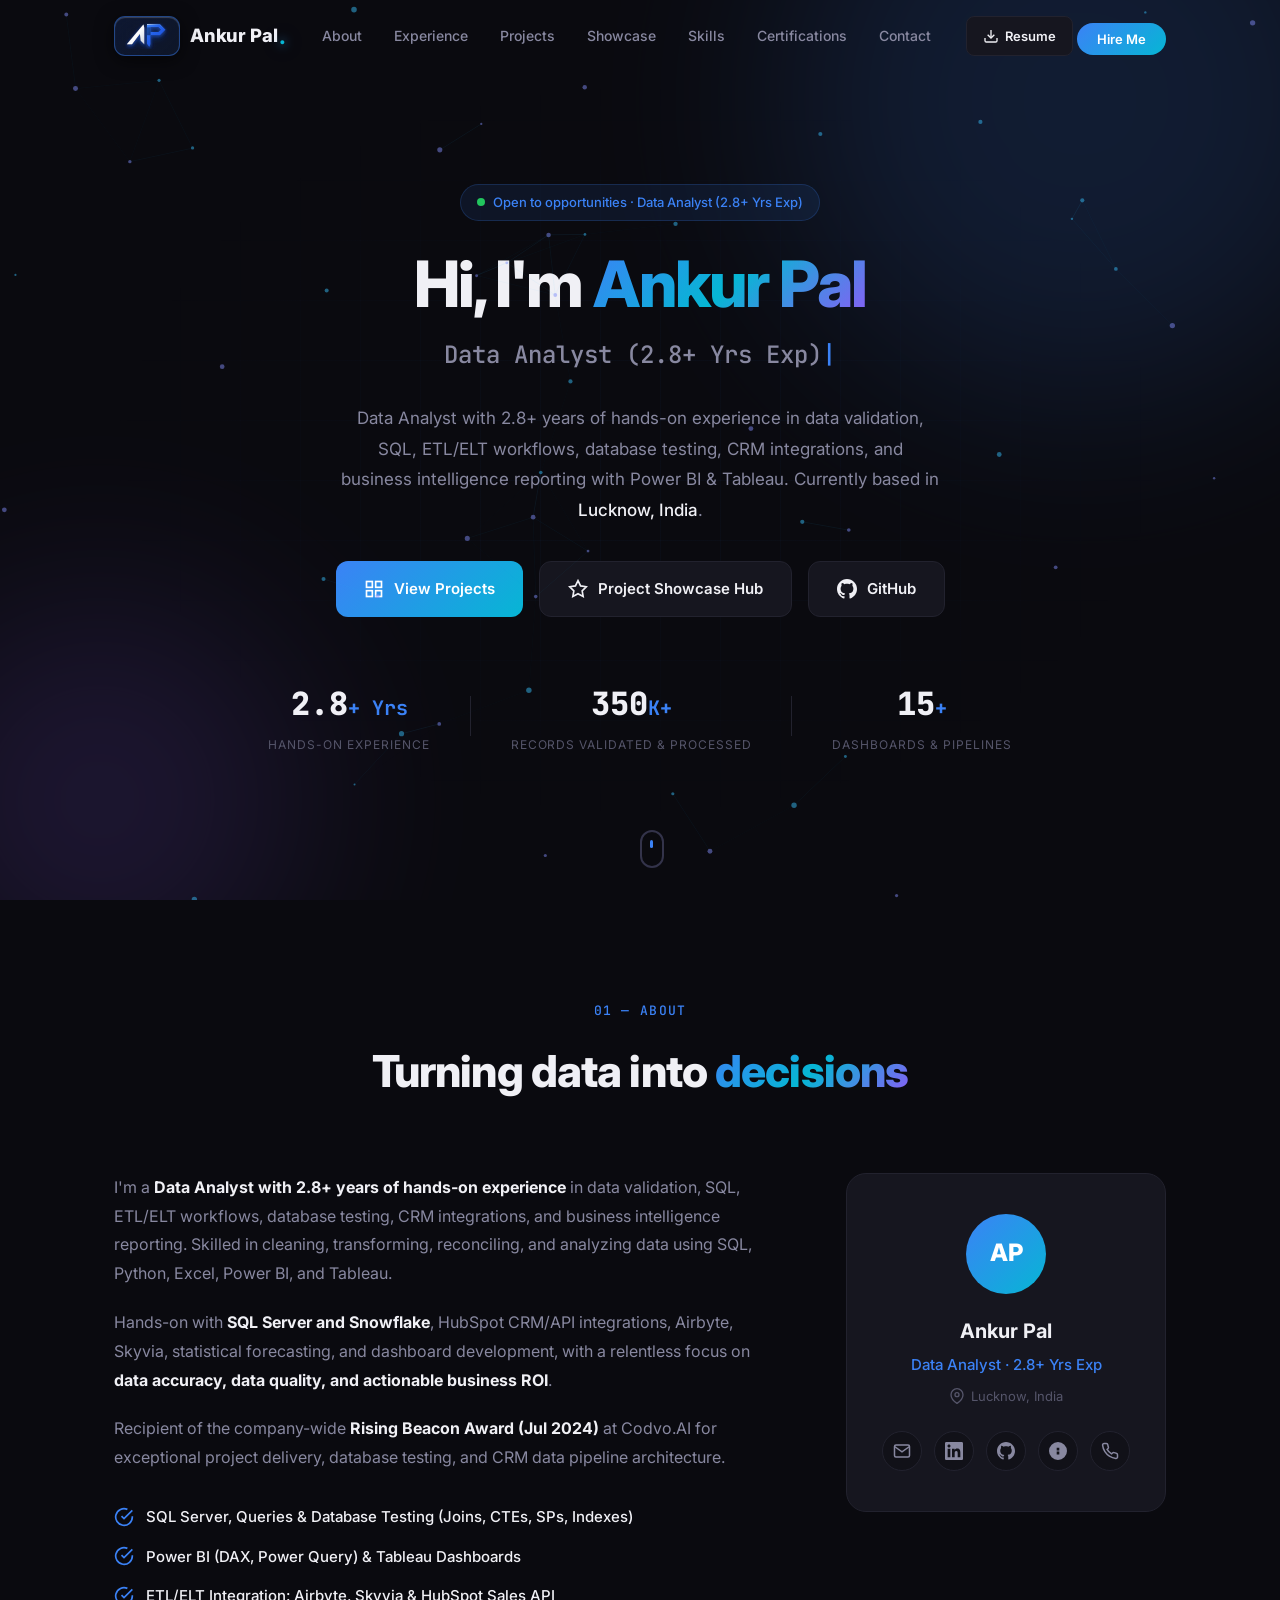
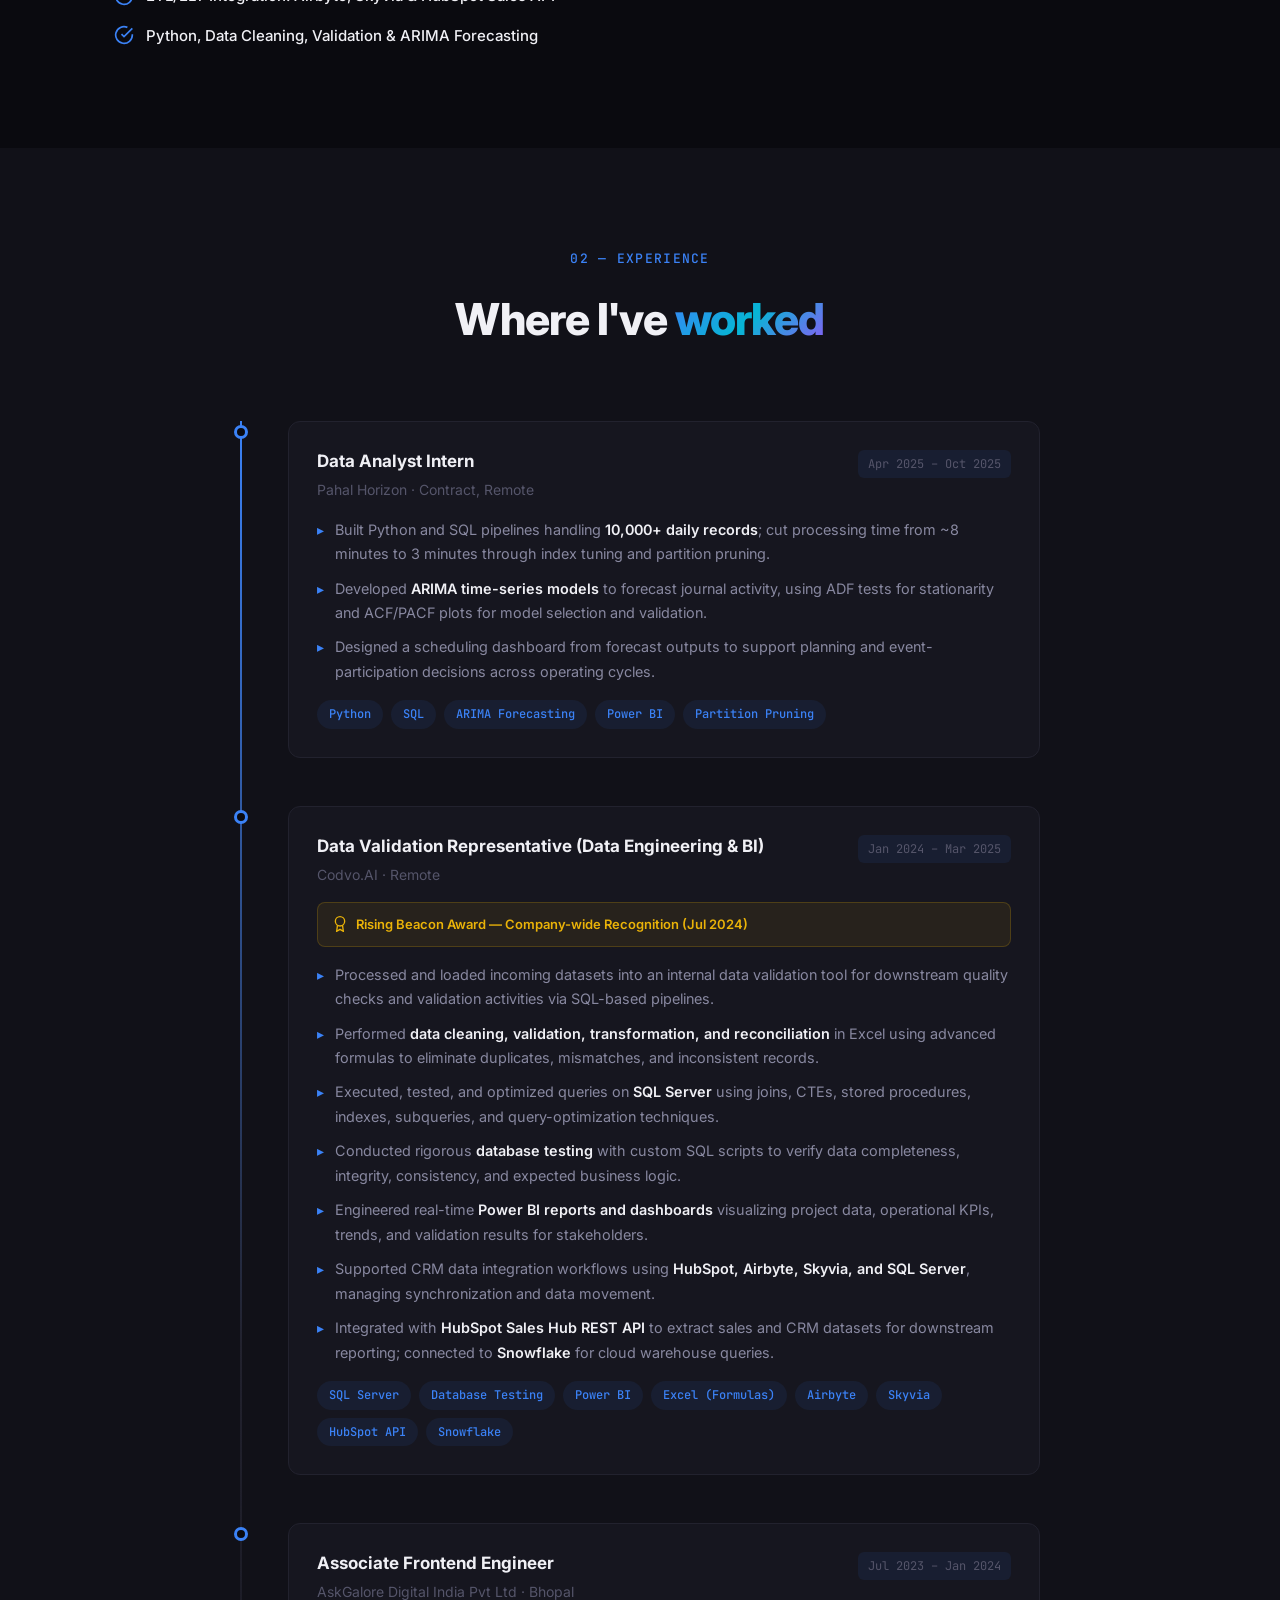
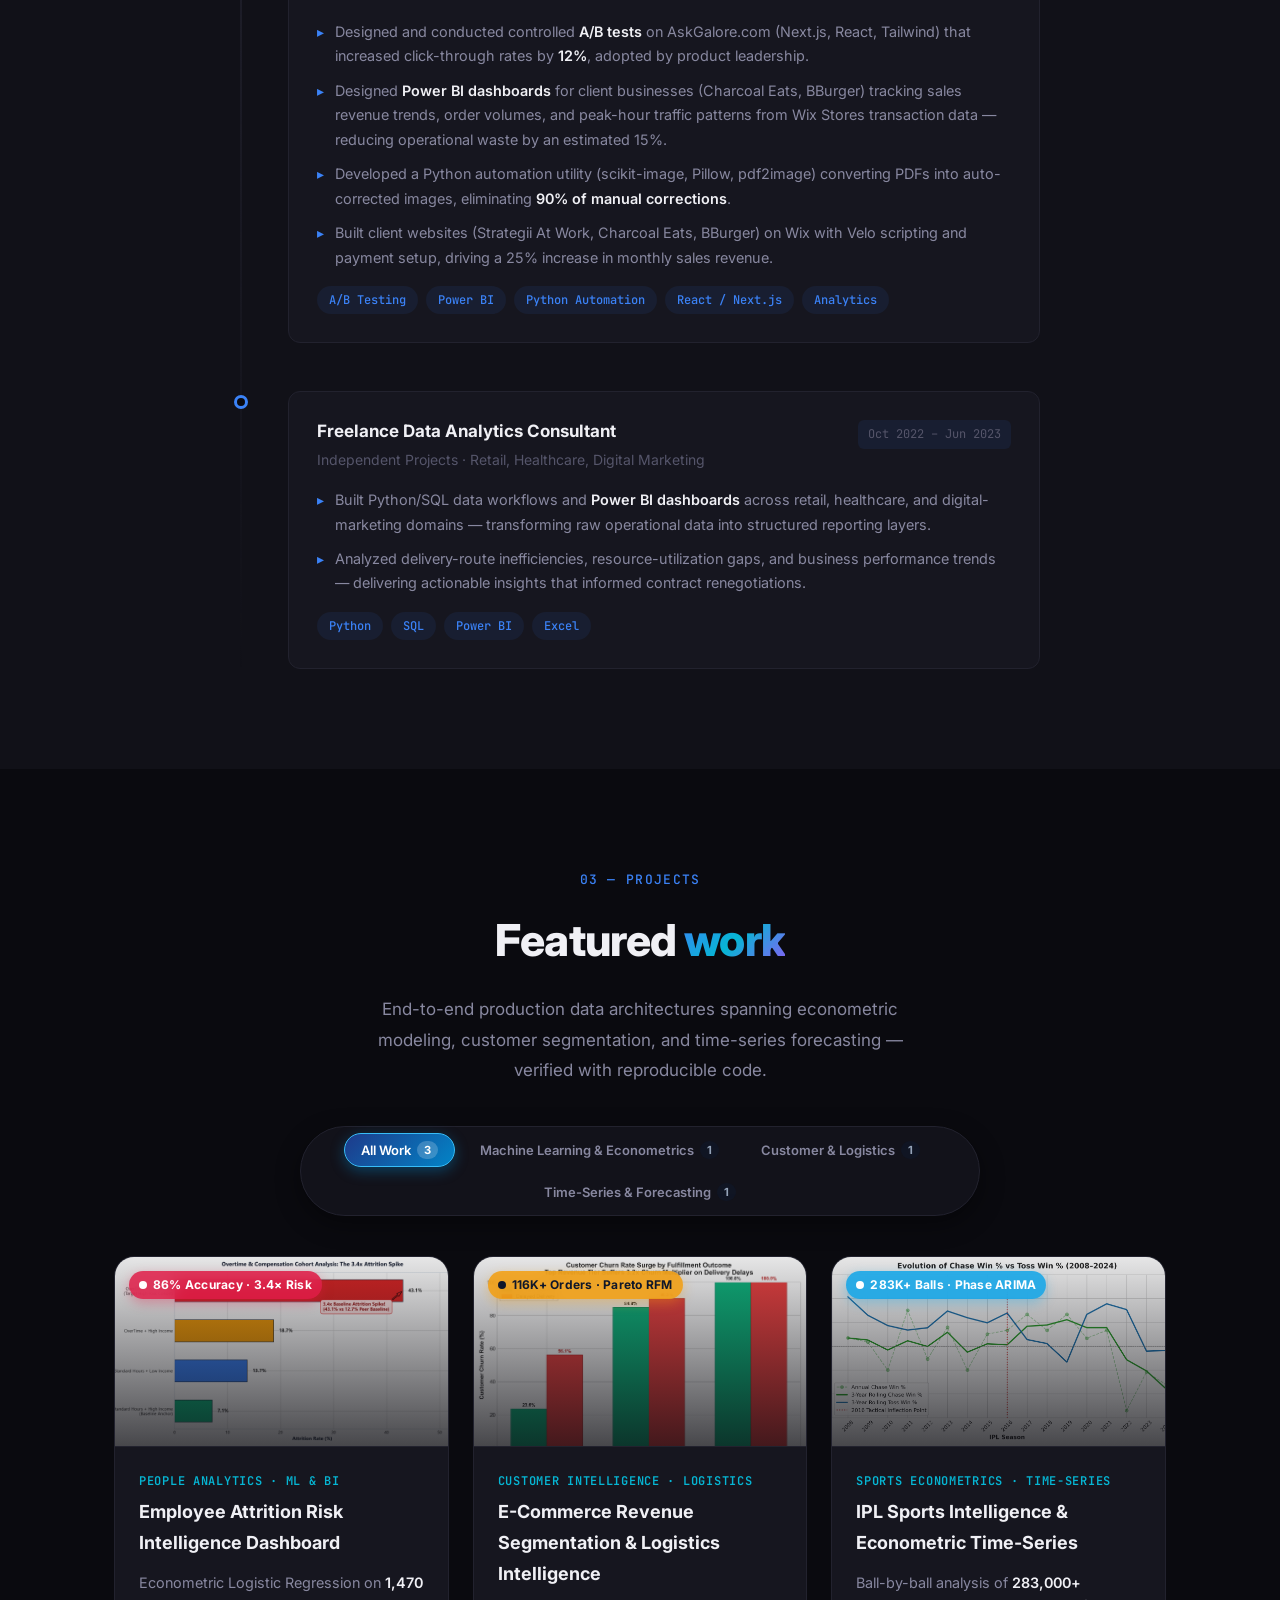
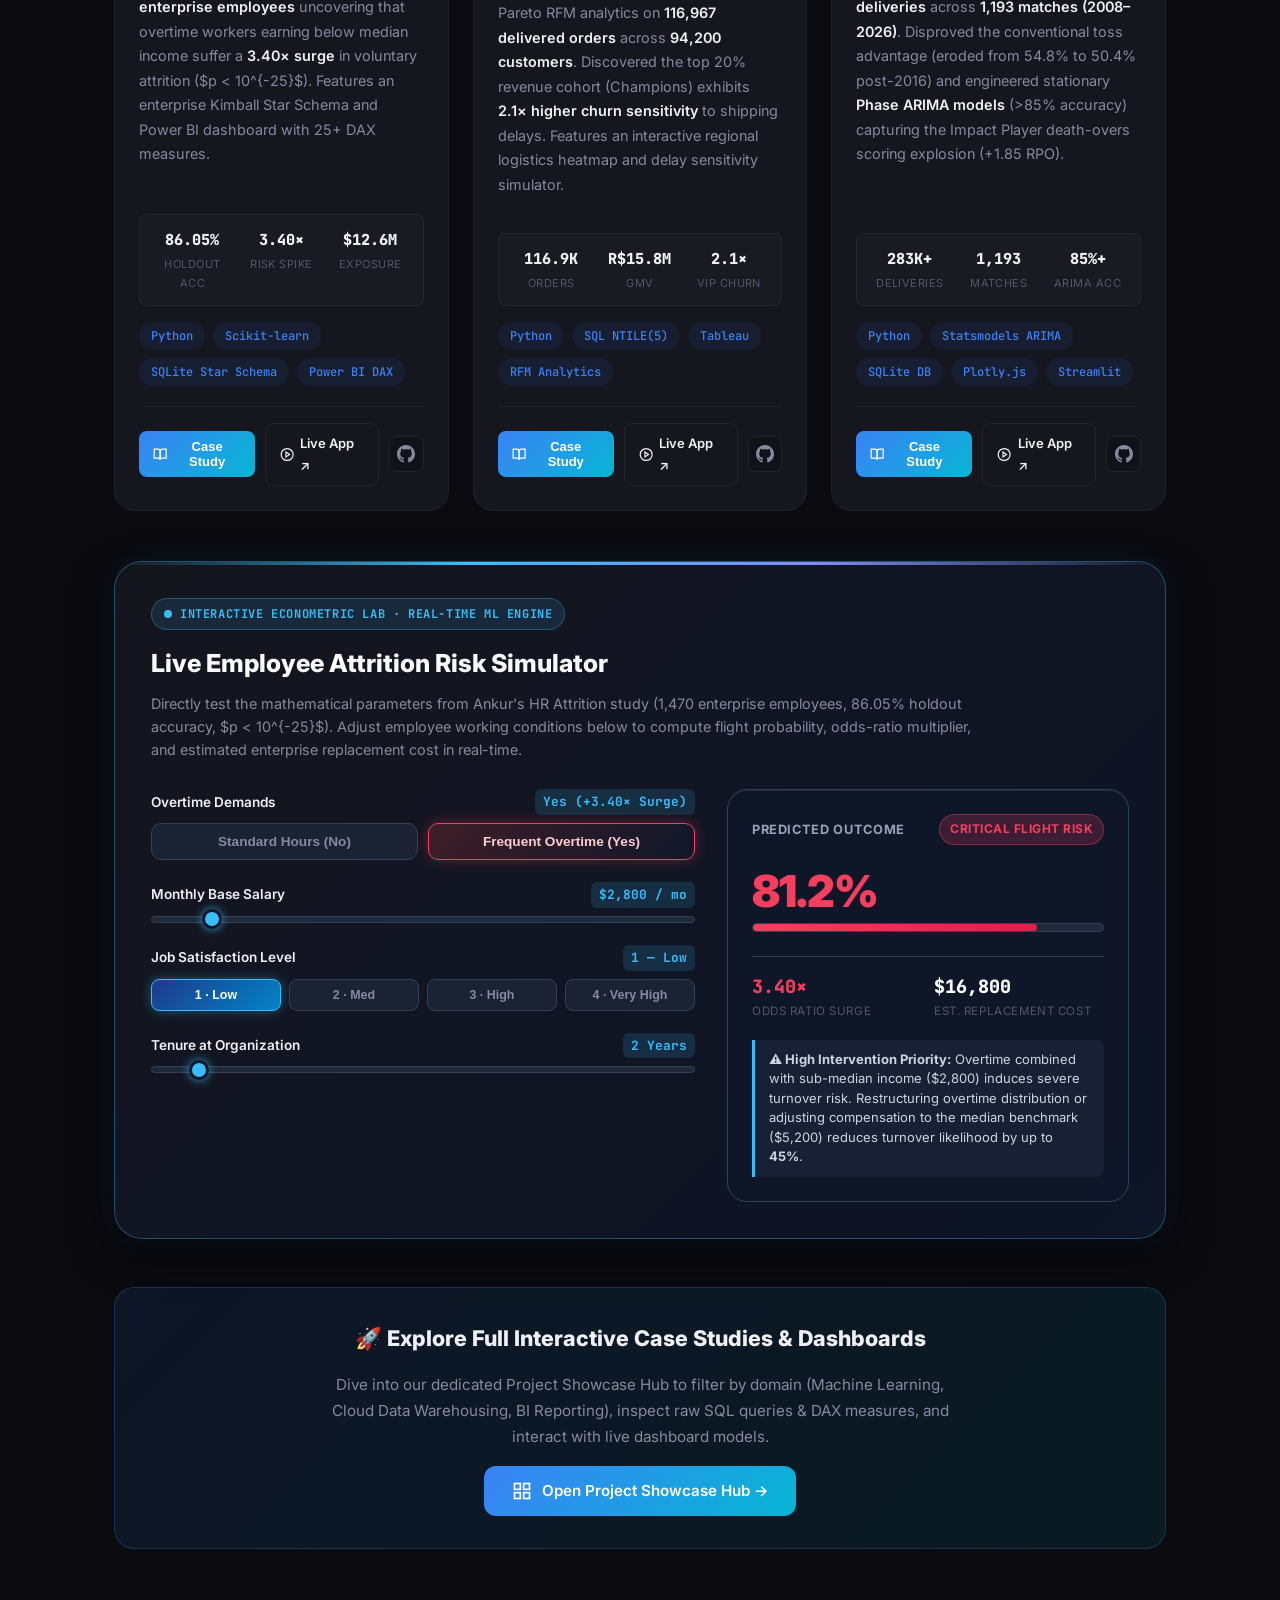
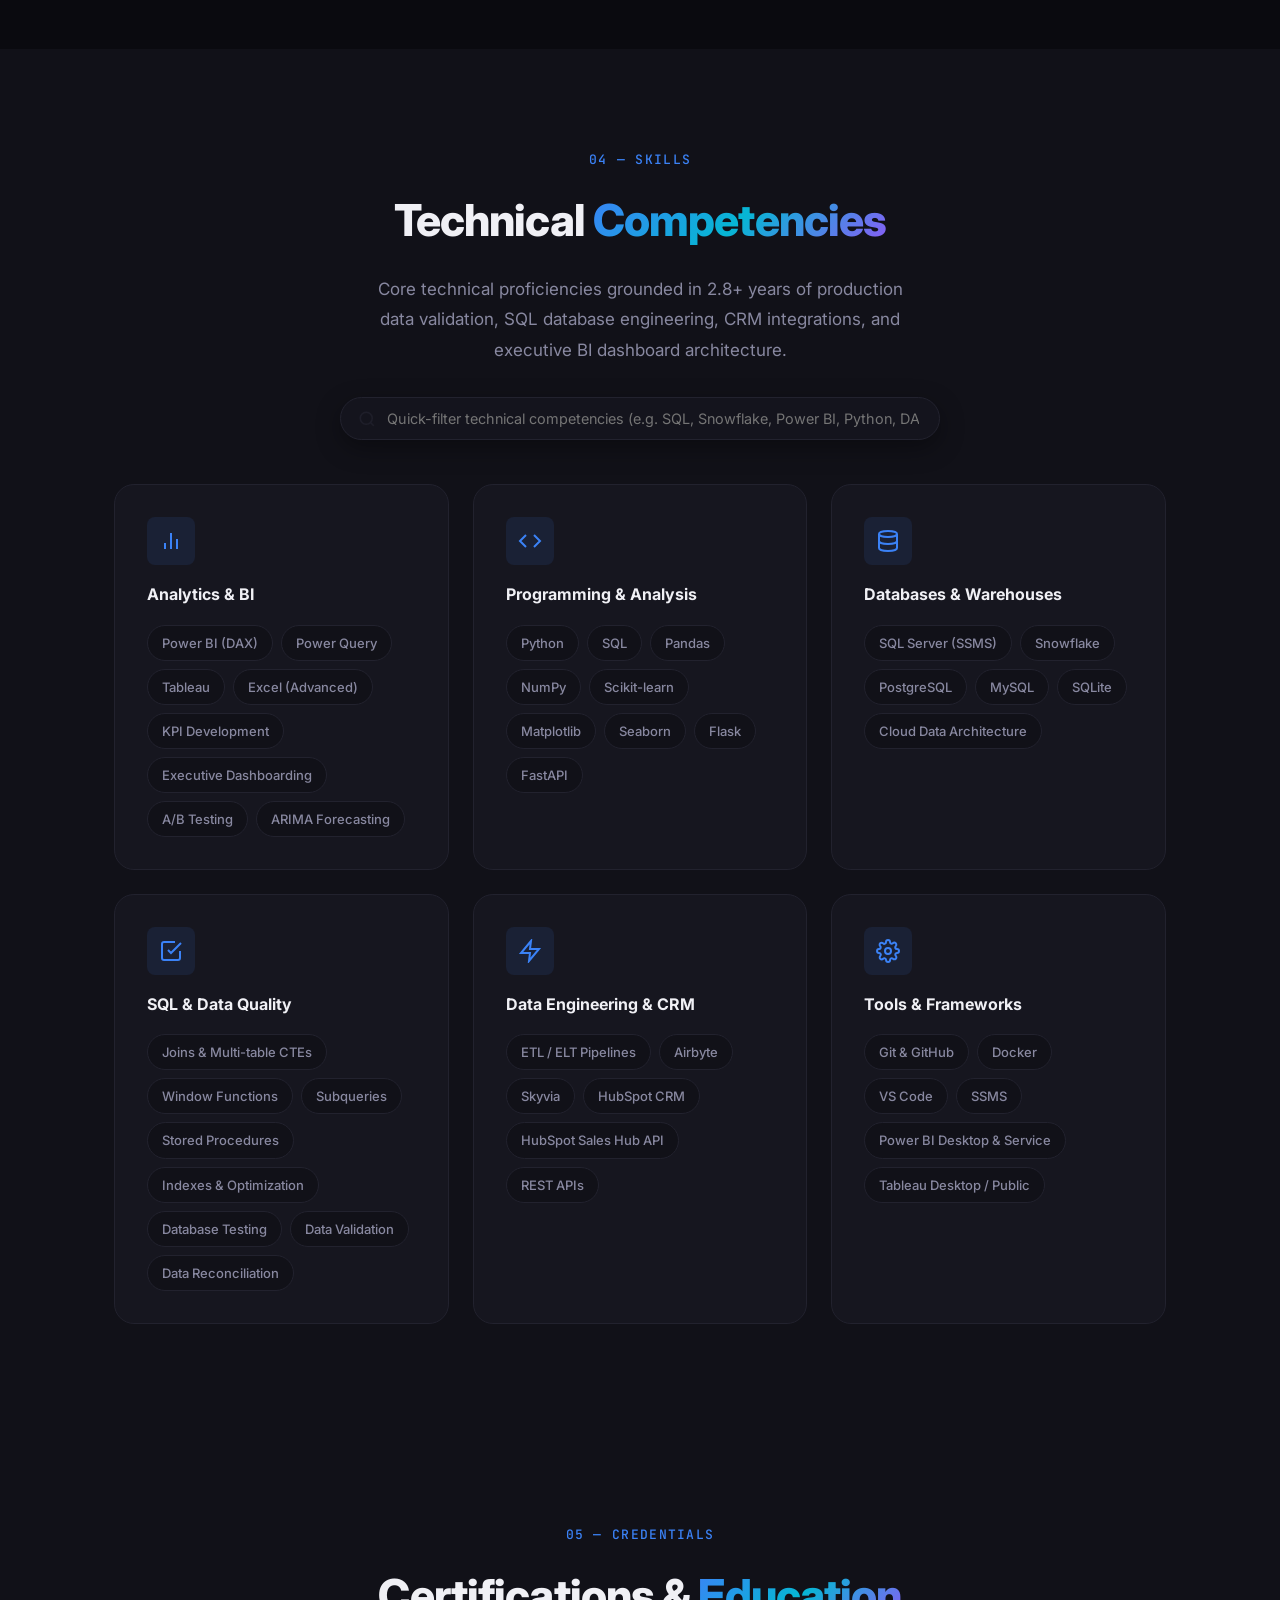
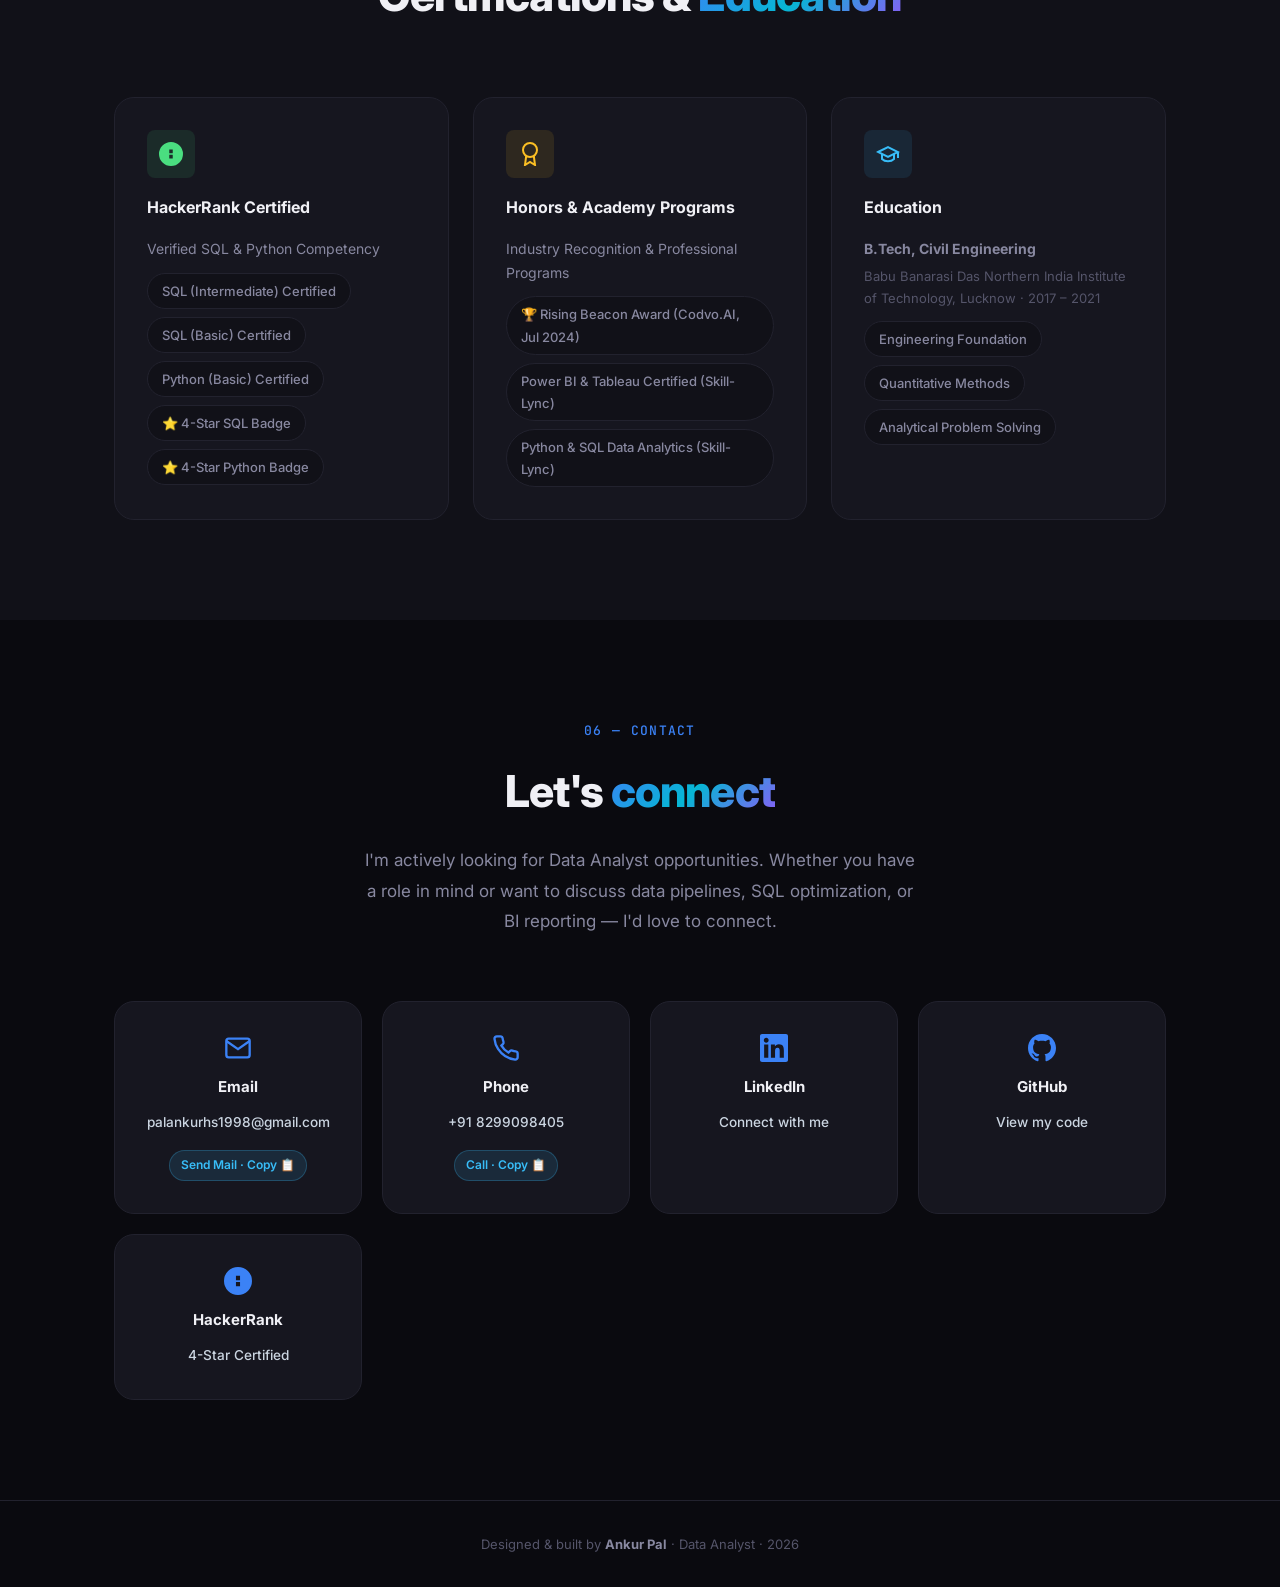
==== commit d339bc87: "Enhance portfolio with interactive ML simulator, neural hero mesh, category filters, skill search, a" ====
--- a/index.html
+++ b/index.html
@@ -3,15 +3,28 @@
 <head>
     <meta charset="UTF-8">
     <meta name="viewport" content="width=device-width, initial-scale=1.0">
-    <meta name="description" content="Ankur Pal — Data Analyst specializing in Python, SQL, Snowflake, Power BI. Building ETL pipelines and dashboards that drive decisions.">
-    <meta name="keywords" content="Data Analyst, Python, SQL, Snowflake, Power BI, Tableau, ETL, Portfolio">
-    <title>Ankur Pal — Data Analyst</title>
+    <meta name="description" content="Ankur Pal — Data Analyst (2.8+ Yrs Exp) specializing in Python, SQL, Snowflake, Power BI. Building ETL pipelines and dashboards that drive decisions.">
+    <meta name="keywords" content="Data Analyst, Python, SQL, Snowflake, Power BI, Tableau, ETL, Portfolio, Machine Learning">
+    <meta name="theme-color" content="#0a0a0f">
+    <!-- Open Graph / LinkedIn / Facebook -->
+    <meta property="og:type" content="website">
+    <meta property="og:url" content="https://ank-pal.github.io/">
+    <meta property="og:title" content="Ankur Pal — Data Analyst & Quantitative Intelligence">
+    <meta property="og:description" content="2.8+ Years of experience in SQL Server, Database Testing, Power BI, ETL pipelines, and Econometric Modeling.">
+    <meta property="og:image" content="https://ank-pal.github.io/assets/projects/ipl-analytics/rolling_chase_vs_toss.png">
+    <!-- Twitter -->
+    <meta name="twitter:card" content="summary_large_image">
+    <meta name="twitter:title" content="Ankur Pal — Data Analyst Portfolio">
+    <meta name="twitter:description" content="Production data pipelines, econometric modeling, and executive BI dashboards.">
+    <title>Ankur Pal — Data Analyst Portfolio</title>
     <link rel="preconnect" href="https://fonts.googleapis.com">
     <link rel="preconnect" href="https://fonts.gstatic.com" crossorigin>
     <link href="https://fonts.googleapis.com/css2?family=Inter:wght@300;400;500;600;700;800&family=JetBrains+Mono:wght@400;500&display=swap" rel="stylesheet">
     <link rel="stylesheet" href="css/style.css">
 </head>
 <body>
+    <!-- Top Scroll Progress Bar -->
+    <div id="scrollProgress" class="scroll-progress-bar"></div>
     <!-- Navigation -->
     <nav class="nav" id="nav">
         <div class="nav-container">
@@ -98,6 +111,7 @@
 
     <!-- Hero Section -->
     <section class="hero" id="hero">
+        <canvas id="heroMeshCanvas" class="hero-mesh-canvas"></canvas>
         <div class="hero-bg-grid"></div>
         <div class="hero-glow hero-glow-1"></div>
         <div class="hero-glow hero-glow-2"></div>
@@ -376,9 +390,30 @@
                     and time-series forecasting — verified with reproducible code.
                 </p>
             </div>
+
+            <!-- Project Category Filter Bar -->
+            <div class="project-filter-bar" id="projectFilterBar">
+                <button class="filter-pill active" data-filter="all">
+                    <span>All Work</span>
+                    <span class="filter-count">3</span>
+                </button>
+                <button class="filter-pill" data-filter="ml">
+                    <span>Machine Learning &amp; Econometrics</span>
+                    <span class="filter-count">1</span>
+                </button>
+                <button class="filter-pill" data-filter="logistics">
+                    <span>Customer &amp; Logistics</span>
+                    <span class="filter-count">1</span>
+                </button>
+                <button class="filter-pill" data-filter="timeseries">
+                    <span>Time-Series &amp; Forecasting</span>
+                    <span class="filter-count">1</span>
+                </button>
+            </div>
+
             <div class="projects-grid">
                 <!-- Project 1: HR Attrition -->
-                <article class="project-card" data-animate>
+                <article class="project-card" data-category="ml" data-animate>
                     <div class="project-card-media">
                         <img src="assets/projects/hr-attrition/02_overtime_income_cohort_risk.png" alt="HR Attrition Cohort Risk Matrix" loading="lazy">
                         <span class="project-badge-pill badge-rose">
@@ -430,7 +465,7 @@
                 </article>
 
                 <!-- Project 2: E-Commerce Revenue Segmentation -->
-                <article class="project-card" data-animate>
+                <article class="project-card" data-category="logistics" data-animate>
                     <div class="project-card-media">
                         <img src="assets/projects/ecommerce-revenue/churn_sensitivity_by_tier.png" alt="Customer Tier Churn Sensitivity" loading="lazy">
                         <span class="project-badge-pill badge-amber">
@@ -482,7 +517,7 @@
                 </article>
 
                 <!-- Project 3: IPL Analytics -->
-                <article class="project-card" data-animate>
+                <article class="project-card" data-category="timeseries" data-animate>
                     <div class="project-card-media">
                         <img src="assets/projects/ipl-analytics/rolling_chase_vs_toss.png" alt="IPL Rolling Chase vs Toss Paradox" loading="lazy">
                         <span class="project-badge-pill badge-sky">
@@ -535,6 +570,106 @@
                 </article>
             </div>
 
+            <!-- Interactive Econometric Simulator -->
+            <div class="simulator-section animate-fade-up">
+                <div class="simulator-box">
+                    <div class="simulator-header">
+                        <span class="simulator-badge">
+                            <span class="badge-dot" style="background:#38bdf8;"></span>
+                            Interactive Econometric Lab · Real-Time ML Engine
+                        </span>
+                        <h3 class="simulator-title">Live Employee Attrition Risk Simulator</h3>
+                        <p class="simulator-subtitle">
+                            Directly test the mathematical parameters from Ankur's HR Attrition study (1,470 enterprise employees, 86.05% holdout accuracy, 
+                            $p &lt; 10^{-25}$). Adjust employee working conditions below to compute flight probability, odds-ratio multiplier, and estimated enterprise replacement cost in real-time.
+                        </p>
+                    </div>
+
+                    <div class="simulator-grid">
+                        <!-- Controls Panel -->
+                        <div class="sim-controls-panel">
+                            <!-- OverTime Toggle -->
+                            <div class="sim-control-group">
+                                <div class="sim-label-row">
+                                    <span class="sim-label">Overtime Demands</span>
+                                    <span class="sim-value-badge" id="simOvertimeBadge">Yes (+3.40× Surge)</span>
+                                </div>
+                                <div class="sim-toggle-group">
+                                    <button type="button" class="sim-toggle-btn no-overtime" id="simNoOvertimeBtn" onclick="setSimOvertime(false)">
+                                        Standard Hours (No)
+                                    </button>
+                                    <button type="button" class="sim-toggle-btn active" id="simYesOvertimeBtn" onclick="setSimOvertime(true)">
+                                        Frequent Overtime (Yes)
+                                    </button>
+                                </div>
+                            </div>
+
+                            <!-- Monthly Income Slider -->
+                            <div class="sim-control-group">
+                                <div class="sim-label-row">
+                                    <span class="sim-label">Monthly Base Salary</span>
+                                    <span class="sim-value-badge" id="simIncomeBadge">$2,800 / mo</span>
+                                </div>
+                                <input type="range" class="sim-slider" id="simIncomeSlider" min="1500" max="15000" step="100" value="2800" oninput="updateSimModel()">
+                            </div>
+
+                            <!-- Job Satisfaction -->
+                            <div class="sim-control-group">
+                                <div class="sim-label-row">
+                                    <span class="sim-label">Job Satisfaction Level</span>
+                                    <span class="sim-value-badge" id="simSatBadge">1 — Low</span>
+                                </div>
+                                <div class="sim-satisfaction-grid">
+                                    <button type="button" class="sim-sat-btn active" onclick="setSimSatisfaction(1, this)">1 · Low</button>
+                                    <button type="button" class="sim-sat-btn" onclick="setSimSatisfaction(2, this)">2 · Med</button>
+                                    <button type="button" class="sim-sat-btn" onclick="setSimSatisfaction(3, this)">3 · High</button>
+                                    <button type="button" class="sim-sat-btn" onclick="setSimSatisfaction(4, this)">4 · Very High</button>
+                                </div>
+                            </div>
+
+                            <!-- Years at Company -->
+                            <div class="sim-control-group">
+                                <div class="sim-label-row">
+                                    <span class="sim-label">Tenure at Organization</span>
+                                    <span class="sim-value-badge" id="simTenureBadge">2 Years</span>
+                                </div>
+                                <input type="range" class="sim-slider" id="simTenureSlider" min="1" max="15" step="1" value="2" oninput="updateSimModel()">
+                            </div>
+                        </div>
+
+                        <!-- Results Card -->
+                        <div class="sim-result-card">
+                            <div class="sim-result-header">
+                                <span style="font-size: 0.8rem; font-weight: 700; color: #94a3b8; text-transform: uppercase; letter-spacing: 0.05em;">Predicted Outcome</span>
+                                <span class="sim-risk-badge" id="simRiskPill" style="background: rgba(244, 63, 94, 0.2); color: #f43f5e; border: 1px solid rgba(244, 63, 94, 0.4);">Critical Flight Risk</span>
+                            </div>
+
+                            <div class="sim-gauge-wrap">
+                                <div class="sim-prob-display" id="simProbDisplay" style="color: #f43f5e;">68.4%</div>
+                                <div class="sim-meter-track">
+                                    <div class="sim-meter-fill" id="simMeterFill" style="width: 68.4%; background: #f43f5e;"></div>
+                                </div>
+                            </div>
+
+                            <div class="sim-stat-metrics">
+                                <div class="sim-metric-item">
+                                    <span class="sim-metric-val" id="simOddsVal">3.40×</span>
+                                    <span class="sim-metric-sub">Odds Ratio Surge</span>
+                                </div>
+                                <div class="sim-metric-item">
+                                    <span class="sim-metric-val" id="simCostVal">$33,600</span>
+                                    <span class="sim-metric-sub">Est. Replacement Cost</span>
+                                </div>
+                            </div>
+
+                            <div class="sim-advice-box" id="simAdviceText">
+                                <strong>⚠️ High Intervention Priority:</strong> Overtime paired with sub-$3,000 compensation induces severe burnout. Recommend restructuring overtime caps and adjusting base pay to reduce flight probability below 18%.
+                            </div>
+                        </div>
+                    </div>
+                </div>
+            </div>
+
             <!-- Showcase Hub Banner CTA -->
             <div class="showcase-banner-cta animate-fade-up">
                 <h3>🚀 Explore Full Interactive Case Studies &amp; Dashboards</h3>
@@ -561,6 +696,16 @@
                     CRM integrations, and executive BI dashboard architecture.
                 </p>
             </div>
+
+            <!-- Interactive Skills Search & Filter Bar -->
+            <div class="skill-search-wrapper animate-fade-up">
+                <div class="skill-search-icon">
+                    <svg width="18" height="18" viewBox="0 0 24 24" fill="none" stroke="currentColor" stroke-width="2"><circle cx="11" cy="11" r="8"/><line x1="21" y1="21" x2="16.65" y2="16.65"/></svg>
+                </div>
+                <input type="text" id="skillSearchInput" class="skill-search-input" placeholder="Quick-filter technical competencies (e.g. SQL, Snowflake, Power BI, Python, DAX)..." aria-label="Search competencies">
+                <span id="skillSearchCount" class="skill-search-count"></span>
+            </div>
+
             <div class="skills-grid" style="grid-template-columns: repeat(auto-fit, minmax(320px, 1fr));">
                 <!-- Skill 1 -->
                 <div class="skill-category" data-animate>
@@ -736,15 +881,17 @@
                 </p>
             </div>
             <div class="contact-grid" style="grid-template-columns: repeat(auto-fit, minmax(200px, 1fr));">
-                <a href="mailto:palankurhs1998@gmail.com" class="contact-card" data-animate>
+                <a href="mailto:palankurhs1998@gmail.com" class="contact-card" onclick="handleEmailClick(event)" data-animate title="Click to compose email or copy address">
                     <svg width="28" height="28" viewBox="0 0 24 24" fill="none" stroke="currentColor" stroke-width="2"><path d="M4 4h16c1.1 0 2 .9 2 2v12c0 1.1-.9 2-2 2H4c-1.1 0-2-.9-2-2V6c0-1.1.9-2 2-2z"/><polyline points="22,6 12,13 2,6"/></svg>
                     <h3>Email</h3>
                     <p>palankurhs1998@gmail.com</p>
+                    <span class="contact-action-badge">Send Mail · Copy 📋</span>
                 </a>
-                <a href="tel:+918299098405" class="contact-card" data-animate>
+                <a href="tel:+918299098405" class="contact-card" onclick="handlePhoneClick(event)" data-animate title="Click to call or copy number">
                     <svg width="28" height="28" viewBox="0 0 24 24" fill="none" stroke="currentColor" stroke-width="2"><path d="M22 16.92v3a2 2 0 0 1-2.18 2 19.79 19.79 0 0 1-8.63-3.07 19.5 19.5 0 0 1-6-6 19.79 19.79 0 0 1-3.07-8.67A2 2 0 0 1 4.11 2h3a2 2 0 0 1 2 1.72 12.84 12.84 0 0 0 .7 2.81 2 2 0 0 1-.45 2.11L8.09 9.91a16 16 0 0 0 6 6l1.27-1.27a2 2 0 0 1 2.11-.45 12.84 12.84 0 0 0 2.81.7A2 2 0 0 1 22 16.92z"/></svg>
                     <h3>Phone</h3>
                     <p>+91 8299098405</p>
+                    <span class="contact-action-badge">Call · Copy 📋</span>
                 </a>
                 <a href="https://www.linkedin.com/in/ankur-pal-649001222/" target="_blank" rel="noopener" class="contact-card" data-animate>
                     <svg width="28" height="28" viewBox="0 0 24 24" fill="currentColor"><path d="M20.447 20.452h-3.554v-5.569c0-1.328-.027-3.037-1.852-3.037-1.853 0-2.136 1.445-2.136 2.939v5.667H9.351V9h3.414v1.561h.046c.477-.9 1.637-1.85 3.37-1.85 3.601 0 4.267 2.37 4.267 5.455v6.286zM5.337 7.433c-1.144 0-2.063-.926-2.063-2.065 0-1.138.92-2.063 2.063-2.063 1.14 0 2.064.925 2.064 2.063 0 1.139-.925 2.065-2.064 2.065zm1.782 13.019H3.555V9h3.564v11.452zM22.225 0H1.771C.792 0 0 .774 0 1.729v20.542C0 23.227.792 24 1.771 24h20.451C23.2 24 24 23.227 24 22.271V1.729C24 .774 23.2 0 22.222 0h.003z"/></svg>
@@ -765,6 +912,14 @@
         </div>
     </section>
 
+    <!-- Floating Back to Top Button -->
+    <button id="backToTopBtn" class="back-to-top-btn" aria-label="Back to top" onclick="scrollToTop()">
+        <svg width="20" height="20" viewBox="0 0 24 24" fill="none" stroke="currentColor" stroke-width="2.5"><polyline points="18 15 12 9 6 15"/></svg>
+    </button>
+
+    <!-- Global Toast Notification -->
+    <div id="toastNotification" class="toast-notification" aria-live="polite"></div>
+
     <!-- Case Study Deep-Dive Modal -->
     <div class="modal-overlay" id="caseStudyModal" role="dialog" aria-modal="true" aria-labelledby="modalTitle">
         <div class="modal-container">
--- a/css/style.css
+++ b/css/style.css
@@ -988,9 +988,32 @@
 }
 
 .contact-card p {
-    font-size: 0.8125rem;
-    color: var(--text-muted);
+    font-size: 0.85rem;
+    color: #cbd5e1;
+    font-weight: 500;
     word-break: break-all;
+}
+
+.contact-action-badge {
+    font-size: 0.75rem;
+    font-weight: 600;
+    color: #38bdf8;
+    background: rgba(56, 189, 248, 0.12);
+    border: 1px solid rgba(56, 189, 248, 0.25);
+    padding: 4px 11px;
+    border-radius: 100px;
+    margin-top: 4px;
+    display: inline-flex;
+    align-items: center;
+    gap: 5px;
+    transition: all 0.2s ease;
+}
+
+.contact-card:hover .contact-action-badge {
+    background: rgba(56, 189, 248, 0.25);
+    border-color: #38bdf8;
+    color: #ffffff;
+    box-shadow: 0 0 12px rgba(56, 189, 248, 0.4);
 }
 
 /* ==========================================
@@ -1742,3 +1765,580 @@
     }
 }
 
+/* ==========================================
+   ENHANCEMENTS: Scroll Progress Bar
+   ========================================== */
+.scroll-progress-bar {
+    position: fixed;
+    top: 0;
+    left: 0;
+    height: 3px;
+    width: 0%;
+    background: linear-gradient(90deg, #38bdf8 0%, #818cf8 50%, #c084fc 100%);
+    box-shadow: 0 0 12px rgba(56, 189, 248, 0.8), 0 0 4px rgba(129, 140, 248, 0.6);
+    z-index: 10001;
+    transition: width 0.08s ease-out;
+    pointer-events: none;
+}
+
+/* ==========================================
+   ENHANCEMENTS: Hero Neural Mesh Canvas
+   ========================================== */
+.hero-mesh-canvas {
+    position: absolute;
+    inset: 0;
+    width: 100%;
+    height: 100%;
+    pointer-events: none;
+    z-index: 1;
+    opacity: 0.75;
+}
+
+/* ==========================================
+   ENHANCEMENTS: Project Filter Bar
+   ========================================== */
+.project-filter-bar {
+    display: flex;
+    justify-content: center;
+    align-items: center;
+    flex-wrap: wrap;
+    gap: 8px;
+    margin: -24px auto 40px;
+    padding: 6px;
+    background: rgba(22, 22, 31, 0.75);
+    border: 1px solid var(--border);
+    border-radius: 100px;
+    backdrop-filter: blur(14px);
+    -webkit-backdrop-filter: blur(14px);
+    max-width: 680px;
+    box-shadow: 0 8px 24px rgba(0, 0, 0, 0.4);
+}
+
+.filter-pill {
+    background: transparent;
+    border: 1px solid transparent;
+    color: var(--text-secondary);
+    font-family: var(--font-sans);
+    font-size: 0.8125rem;
+    font-weight: 600;
+    padding: 7px 16px;
+    border-radius: 100px;
+    cursor: pointer;
+    transition: all 0.25s cubic-bezier(0.4, 0, 0.2, 1);
+    display: inline-flex;
+    align-items: center;
+    gap: 6px;
+}
+
+.filter-pill:hover {
+    color: var(--text-primary);
+    background: rgba(255, 255, 255, 0.05);
+}
+
+.filter-pill.active {
+    color: #ffffff;
+    background: linear-gradient(135deg, #1e3a8a 0%, #0284c7 100%);
+    border-color: #38bdf8;
+    box-shadow: 0 4px 14px rgba(2, 132, 199, 0.4);
+}
+
+.filter-count {
+    font-size: 0.7rem;
+    padding: 2px 7px;
+    background: rgba(15, 23, 42, 0.6);
+    border-radius: 100px;
+    color: #94a3b8;
+    font-weight: 700;
+}
+
+.filter-pill.active .filter-count {
+    background: rgba(255, 255, 255, 0.2);
+    color: #ffffff;
+}
+
+.project-card {
+    transition: transform 0.35s cubic-bezier(0.4, 0, 0.2, 1), opacity 0.35s ease, box-shadow 0.35s ease;
+    transform-style: preserve-3d;
+}
+
+.project-card.filter-hidden {
+    display: none !important;
+}
+
+/* ==========================================
+   ENHANCEMENTS: Interactive Econometric Simulator
+   ========================================== */
+.simulator-section {
+    margin-top: 50px;
+    margin-bottom: 20px;
+}
+
+.simulator-box {
+    background: linear-gradient(135deg, rgba(22, 22, 31, 0.95) 0%, rgba(15, 23, 42, 0.9) 100%);
+    border: 1.5px solid rgba(56, 189, 248, 0.35);
+    border-radius: var(--radius-xl);
+    padding: 36px;
+    box-shadow: 0 16px 40px rgba(0, 0, 0, 0.5), 0 0 30px rgba(56, 189, 248, 0.1);
+    backdrop-filter: blur(16px);
+    -webkit-backdrop-filter: blur(16px);
+    position: relative;
+    overflow: hidden;
+}
+
+.simulator-box::before {
+    content: '';
+    position: absolute;
+    top: 0;
+    left: 0;
+    right: 0;
+    height: 3px;
+    background: linear-gradient(90deg, transparent, #38bdf8, #818cf8, transparent);
+}
+
+.simulator-header {
+    margin-bottom: 28px;
+    text-align: left;
+}
+
+.simulator-badge {
+    display: inline-flex;
+    align-items: center;
+    gap: 8px;
+    font-family: var(--font-mono);
+    font-size: 0.75rem;
+    font-weight: 700;
+    color: #38bdf8;
+    background: rgba(56, 189, 248, 0.12);
+    border: 1px solid rgba(56, 189, 248, 0.3);
+    padding: 5px 12px;
+    border-radius: 100px;
+    margin-bottom: 12px;
+    text-transform: uppercase;
+    letter-spacing: 0.05em;
+}
+
+.simulator-title {
+    font-size: 1.55rem;
+    font-weight: 800;
+    color: #f8fafc;
+    margin-bottom: 8px;
+}
+
+.simulator-subtitle {
+    font-size: 0.9rem;
+    color: var(--text-secondary);
+    max-width: 820px;
+    line-height: 1.6;
+}
+
+.simulator-grid {
+    display: grid;
+    grid-template-columns: 1.15fr 0.85fr;
+    gap: 32px;
+    align-items: stretch;
+}
+
+@media (max-width: 860px) {
+    .simulator-grid {
+        grid-template-columns: 1fr;
+        gap: 24px;
+    }
+    .simulator-box {
+        padding: 24px 20px;
+    }
+}
+
+.sim-controls-panel {
+    display: flex;
+    flex-direction: column;
+    gap: 22px;
+}
+
+.sim-control-group {
+    display: flex;
+    flex-direction: column;
+    gap: 8px;
+}
+
+.sim-label-row {
+    display: flex;
+    justify-content: space-between;
+    align-items: center;
+}
+
+.sim-label {
+    font-size: 0.85rem;
+    font-weight: 600;
+    color: var(--text-primary);
+}
+
+.sim-value-badge {
+    font-family: var(--font-mono);
+    font-size: 0.8rem;
+    font-weight: 700;
+    color: #38bdf8;
+    background: rgba(56, 189, 248, 0.15);
+    padding: 2px 8px;
+    border-radius: 6px;
+}
+
+/* Custom Styled Range Slider */
+.sim-slider {
+    -webkit-appearance: none;
+    appearance: none;
+    width: 100%;
+    height: 7px;
+    background: #1e293b;
+    border-radius: 5px;
+    outline: none;
+    border: 1px solid #334155;
+    transition: all 0.2s;
+    cursor: pointer;
+}
+
+.sim-slider::-webkit-slider-thumb {
+    -webkit-appearance: none;
+    appearance: none;
+    width: 20px;
+    height: 20px;
+    border-radius: 50%;
+    background: #38bdf8;
+    border: 3px solid #0f172a;
+    box-shadow: 0 0 10px rgba(56, 189, 248, 0.8);
+    cursor: pointer;
+    transition: transform 0.15s ease;
+}
+
+.sim-slider::-webkit-slider-thumb:hover {
+    transform: scale(1.2);
+}
+
+.sim-slider::-moz-range-thumb {
+    width: 20px;
+    height: 20px;
+    border-radius: 50%;
+    background: #38bdf8;
+    border: 3px solid #0f172a;
+    box-shadow: 0 0 10px rgba(56, 189, 248, 0.8);
+    cursor: pointer;
+}
+
+/* Binary Overtime Toggle */
+.sim-toggle-group {
+    display: grid;
+    grid-template-columns: 1fr 1fr;
+    gap: 10px;
+}
+
+.sim-toggle-btn {
+    background: rgba(30, 41, 59, 0.7);
+    border: 1.5px solid #334155;
+    color: var(--text-secondary);
+    padding: 10px 14px;
+    border-radius: 10px;
+    font-size: 0.85rem;
+    font-weight: 600;
+    cursor: pointer;
+    transition: all 0.2s ease;
+    text-align: center;
+}
+
+.sim-toggle-btn:hover {
+    border-color: #475569;
+    color: var(--text-primary);
+}
+
+.sim-toggle-btn.active {
+    background: linear-gradient(135deg, rgba(239, 68, 68, 0.2) 0%, rgba(15, 23, 42, 0.9) 100%);
+    border-color: #f43f5e;
+    color: #fecdd3;
+    box-shadow: 0 0 14px rgba(244, 63, 94, 0.35);
+}
+
+.sim-toggle-btn.active.no-overtime {
+    background: linear-gradient(135deg, rgba(34, 197, 94, 0.2) 0%, rgba(15, 23, 42, 0.9) 100%);
+    border-color: #4ade80;
+    color: #bbf7d0;
+    box-shadow: 0 0 14px rgba(74, 222, 128, 0.35);
+}
+
+/* Satisfaction Segmented Buttons */
+.sim-satisfaction-grid {
+    display: grid;
+    grid-template-columns: repeat(4, 1fr);
+    gap: 8px;
+}
+
+.sim-sat-btn {
+    background: rgba(30, 41, 59, 0.7);
+    border: 1.5px solid #334155;
+    color: var(--text-secondary);
+    padding: 8px 6px;
+    border-radius: 8px;
+    font-size: 0.78rem;
+    font-weight: 600;
+    cursor: pointer;
+    transition: all 0.2s;
+    text-align: center;
+}
+
+.sim-sat-btn:hover {
+    border-color: #475569;
+    color: var(--text-primary);
+}
+
+.sim-sat-btn.active {
+    background: linear-gradient(135deg, #1e3a8a 0%, #0284c7 100%);
+    border-color: #38bdf8;
+    color: #ffffff;
+    box-shadow: 0 0 12px rgba(56, 189, 248, 0.4);
+}
+
+/* Result Card */
+.sim-result-card {
+    background: rgba(15, 23, 42, 0.85);
+    border: 1.5px solid #334155;
+    border-radius: var(--radius-lg);
+    padding: 24px;
+    display: flex;
+    flex-direction: column;
+    justify-content: space-between;
+    gap: 18px;
+    box-shadow: inset 0 1px 1px rgba(255, 255, 255, 0.08);
+}
+
+.sim-result-header {
+    display: flex;
+    justify-content: space-between;
+    align-items: center;
+}
+
+.sim-gauge-wrap {
+    display: flex;
+    flex-direction: column;
+    gap: 10px;
+    margin: 6px 0;
+}
+
+.sim-prob-display {
+    font-size: 2.75rem;
+    font-weight: 900;
+    letter-spacing: -0.02em;
+    line-height: 1;
+    font-family: var(--font-sans);
+    transition: color 0.3s ease;
+}
+
+.sim-risk-badge {
+    display: inline-flex;
+    align-items: center;
+    gap: 6px;
+    font-size: 0.75rem;
+    font-weight: 700;
+    padding: 4px 10px;
+    border-radius: 100px;
+    letter-spacing: 0.04em;
+    text-transform: uppercase;
+}
+
+.sim-meter-track {
+    width: 100%;
+    height: 9px;
+    background: #1e293b;
+    border-radius: 100px;
+    overflow: hidden;
+    position: relative;
+    border: 1px solid #334155;
+}
+
+.sim-meter-fill {
+    height: 100%;
+    width: 18%;
+    background: linear-gradient(90deg, #4ade80, #fbbf24, #f43f5e);
+    border-radius: 100px;
+    transition: width 0.35s cubic-bezier(0.34, 1.56, 0.64, 1), background 0.35s ease;
+}
+
+.sim-stat-metrics {
+    display: grid;
+    grid-template-columns: 1fr 1fr;
+    gap: 12px;
+    border-top: 1px solid #334155;
+    padding-top: 14px;
+}
+
+.sim-metric-item {
+    display: flex;
+    flex-direction: column;
+}
+
+.sim-metric-val {
+    font-family: var(--font-mono);
+    font-size: 1.15rem;
+    font-weight: 800;
+    color: #f8fafc;
+}
+
+.sim-metric-sub {
+    font-size: 0.725rem;
+    color: var(--text-muted);
+    text-transform: uppercase;
+    letter-spacing: 0.05em;
+}
+
+.sim-advice-box {
+    background: rgba(30, 41, 59, 0.6);
+    border-left: 3px solid #38bdf8;
+    border-radius: 0 8px 8px 0;
+    padding: 10px 14px;
+    font-size: 0.8125rem;
+    color: #cbd5e1;
+    line-height: 1.5;
+}
+
+/* ==========================================
+   ENHANCEMENTS: Skills Search & Highlight
+   ========================================== */
+.skill-search-wrapper {
+    max-width: 600px;
+    margin: -32px auto 44px;
+    position: relative;
+    display: flex;
+    align-items: center;
+}
+
+.skill-search-input {
+    width: 100%;
+    background: rgba(22, 22, 31, 0.85);
+    border: 1.5px solid var(--border);
+    border-radius: 100px;
+    padding: 12px 20px 12px 46px;
+    color: var(--text-primary);
+    font-size: 0.9rem;
+    font-family: var(--font-sans);
+    outline: none;
+    transition: all 0.25s ease;
+    backdrop-filter: blur(12px);
+    -webkit-backdrop-filter: blur(12px);
+    box-shadow: 0 8px 24px rgba(0, 0, 0, 0.35);
+}
+
+.skill-search-input:focus {
+    border-color: #38bdf8;
+    box-shadow: 0 0 20px rgba(56, 189, 248, 0.35);
+    background: rgba(26, 26, 38, 0.95);
+}
+
+.skill-search-icon {
+    position: absolute;
+    left: 18px;
+    color: var(--text-muted);
+    pointer-events: none;
+    display: flex;
+    align-items: center;
+    transition: color 0.25s ease;
+}
+
+.skill-search-input:focus ~ .skill-search-icon {
+    color: #38bdf8;
+}
+
+.skill-search-count {
+    position: absolute;
+    right: 18px;
+    font-size: 0.75rem;
+    font-weight: 700;
+    color: #38bdf8;
+    background: rgba(56, 189, 248, 0.15);
+    padding: 2px 8px;
+    border-radius: 100px;
+    display: none;
+}
+
+.skill-tag.search-match {
+    background: linear-gradient(135deg, rgba(14, 165, 233, 0.25) 0%, rgba(30, 41, 59, 0.9) 100%) !important;
+    border-color: #38bdf8 !important;
+    color: #ffffff !important;
+    box-shadow: 0 0 12px rgba(56, 189, 248, 0.5) !important;
+    transform: scale(1.05);
+}
+
+.skill-tag.search-dimmed {
+    opacity: 0.25;
+}
+
+/* ==========================================
+   ENHANCEMENTS: Toast Notification
+   ========================================== */
+.toast-notification {
+    position: fixed;
+    bottom: 30px;
+    left: 50%;
+    transform: translateX(-50%) translateY(100px);
+    background: linear-gradient(135deg, rgba(15, 23, 42, 0.96) 0%, rgba(30, 41, 59, 0.96) 100%);
+    border: 1.5px solid #38bdf8;
+    border-radius: 100px;
+    padding: 10px 22px;
+    color: #f8fafc;
+    font-size: 0.85rem;
+    font-weight: 600;
+    box-shadow: 0 12px 32px rgba(0, 0, 0, 0.6), 0 0 20px rgba(56, 189, 248, 0.4);
+    backdrop-filter: blur(14px);
+    -webkit-backdrop-filter: blur(14px);
+    z-index: 10002;
+    opacity: 0;
+    pointer-events: none;
+    transition: transform 0.4s cubic-bezier(0.34, 1.56, 0.64, 1), opacity 0.3s ease;
+    display: inline-flex;
+    align-items: center;
+    gap: 8px;
+}
+
+.toast-notification.show {
+    opacity: 1;
+    transform: translateX(-50%) translateY(0);
+    pointer-events: auto;
+}
+
+/* ==========================================
+   ENHANCEMENTS: Floating Back to Top Button
+   ========================================== */
+.back-to-top-btn {
+    position: fixed;
+    bottom: 30px;
+    right: 30px;
+    width: 46px;
+    height: 46px;
+    border-radius: 50%;
+    background: linear-gradient(135deg, rgba(30, 41, 59, 0.9) 0%, rgba(15, 23, 42, 0.95) 100%);
+    border: 1.5px solid rgba(56, 189, 248, 0.45);
+    color: #f8fafc;
+    display: flex;
+    align-items: center;
+    justify-content: center;
+    cursor: pointer;
+    z-index: 999;
+    box-shadow: 0 8px 24px rgba(0, 0, 0, 0.5), 0 0 15px rgba(56, 189, 248, 0.25);
+    backdrop-filter: blur(12px);
+    -webkit-backdrop-filter: blur(12px);
+    opacity: 0;
+    pointer-events: none;
+    transform: translateY(20px) scale(0.9);
+    transition: all 0.35s cubic-bezier(0.34, 1.56, 0.64, 1);
+}
+
+.back-to-top-btn.visible {
+    opacity: 1;
+    pointer-events: auto;
+    transform: translateY(0) scale(1);
+}
+
+.back-to-top-btn:hover {
+    background: linear-gradient(135deg, #1e3a8a 0%, #0284c7 100%);
+    border-color: #38bdf8;
+    color: #ffffff;
+    box-shadow: 0 0 24px rgba(56, 189, 248, 0.7);
+    transform: translateY(-4px) scale(1.08);
+}
+
+
